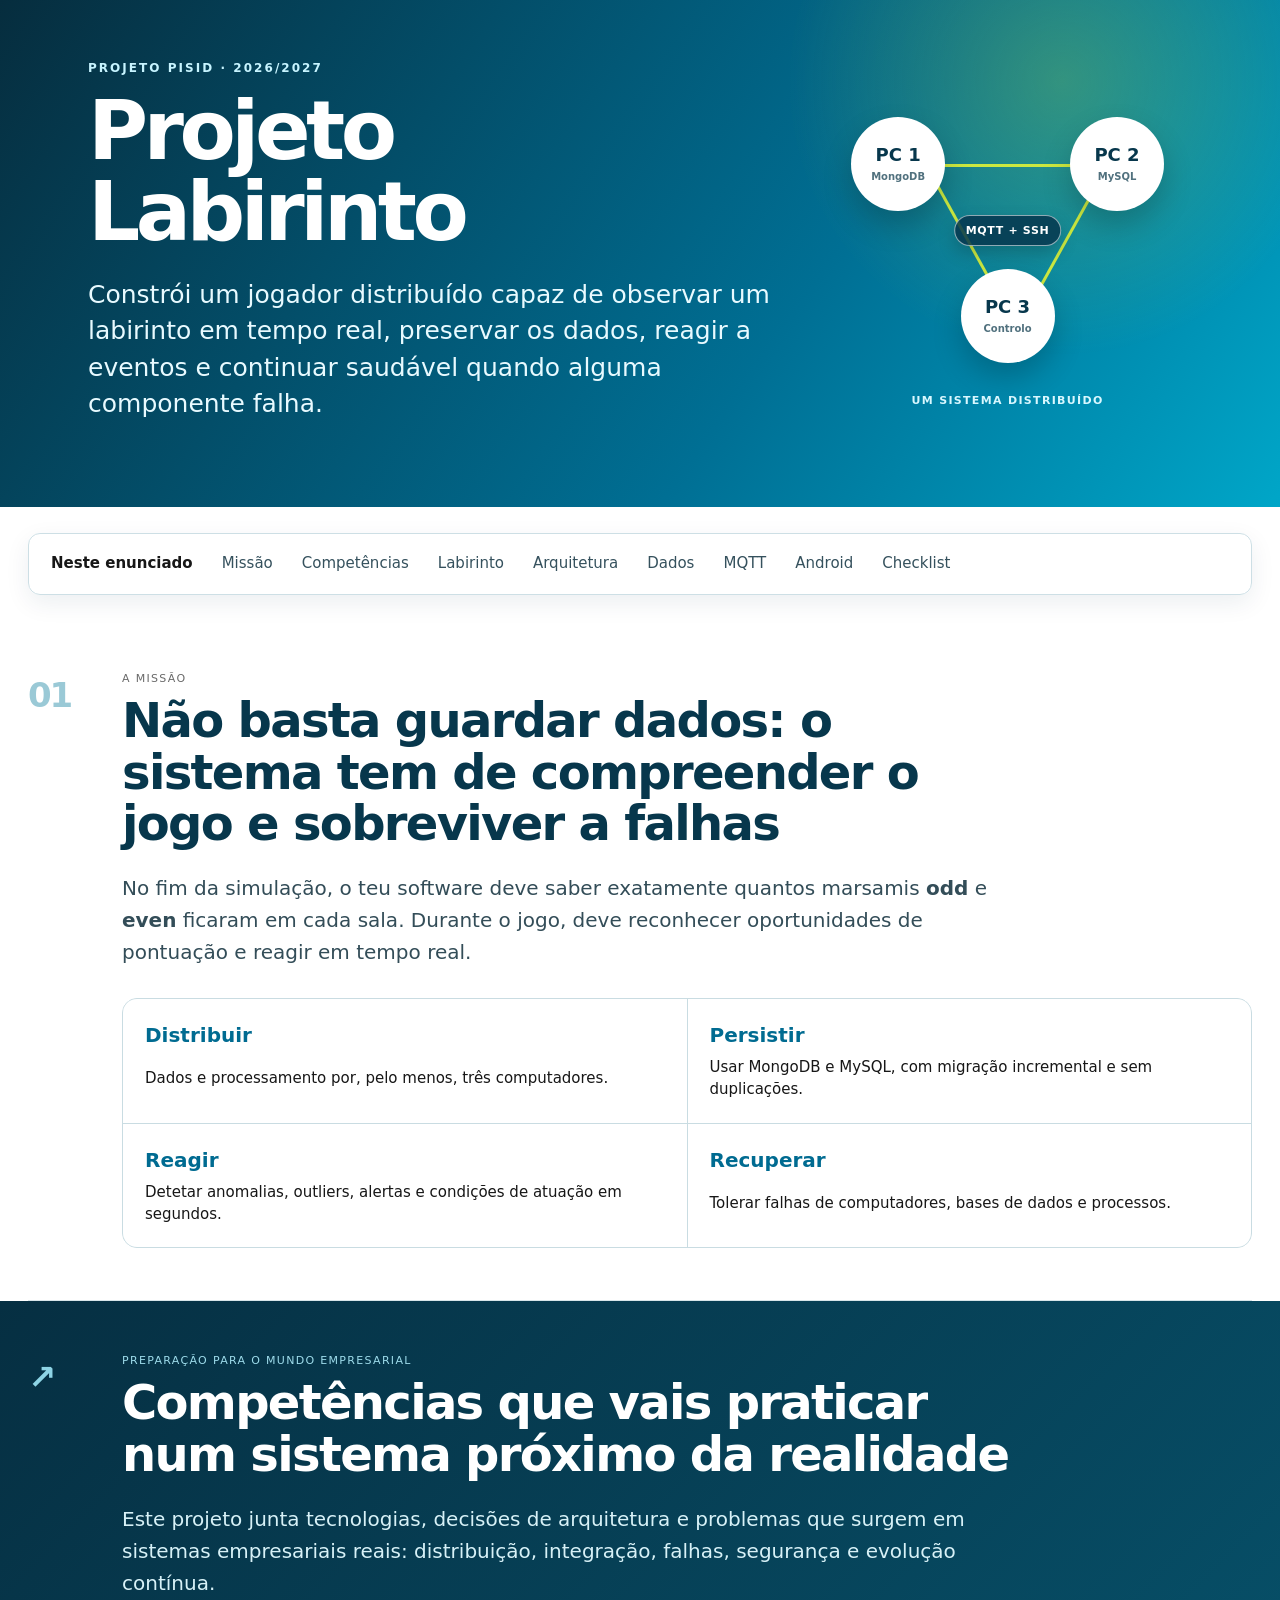
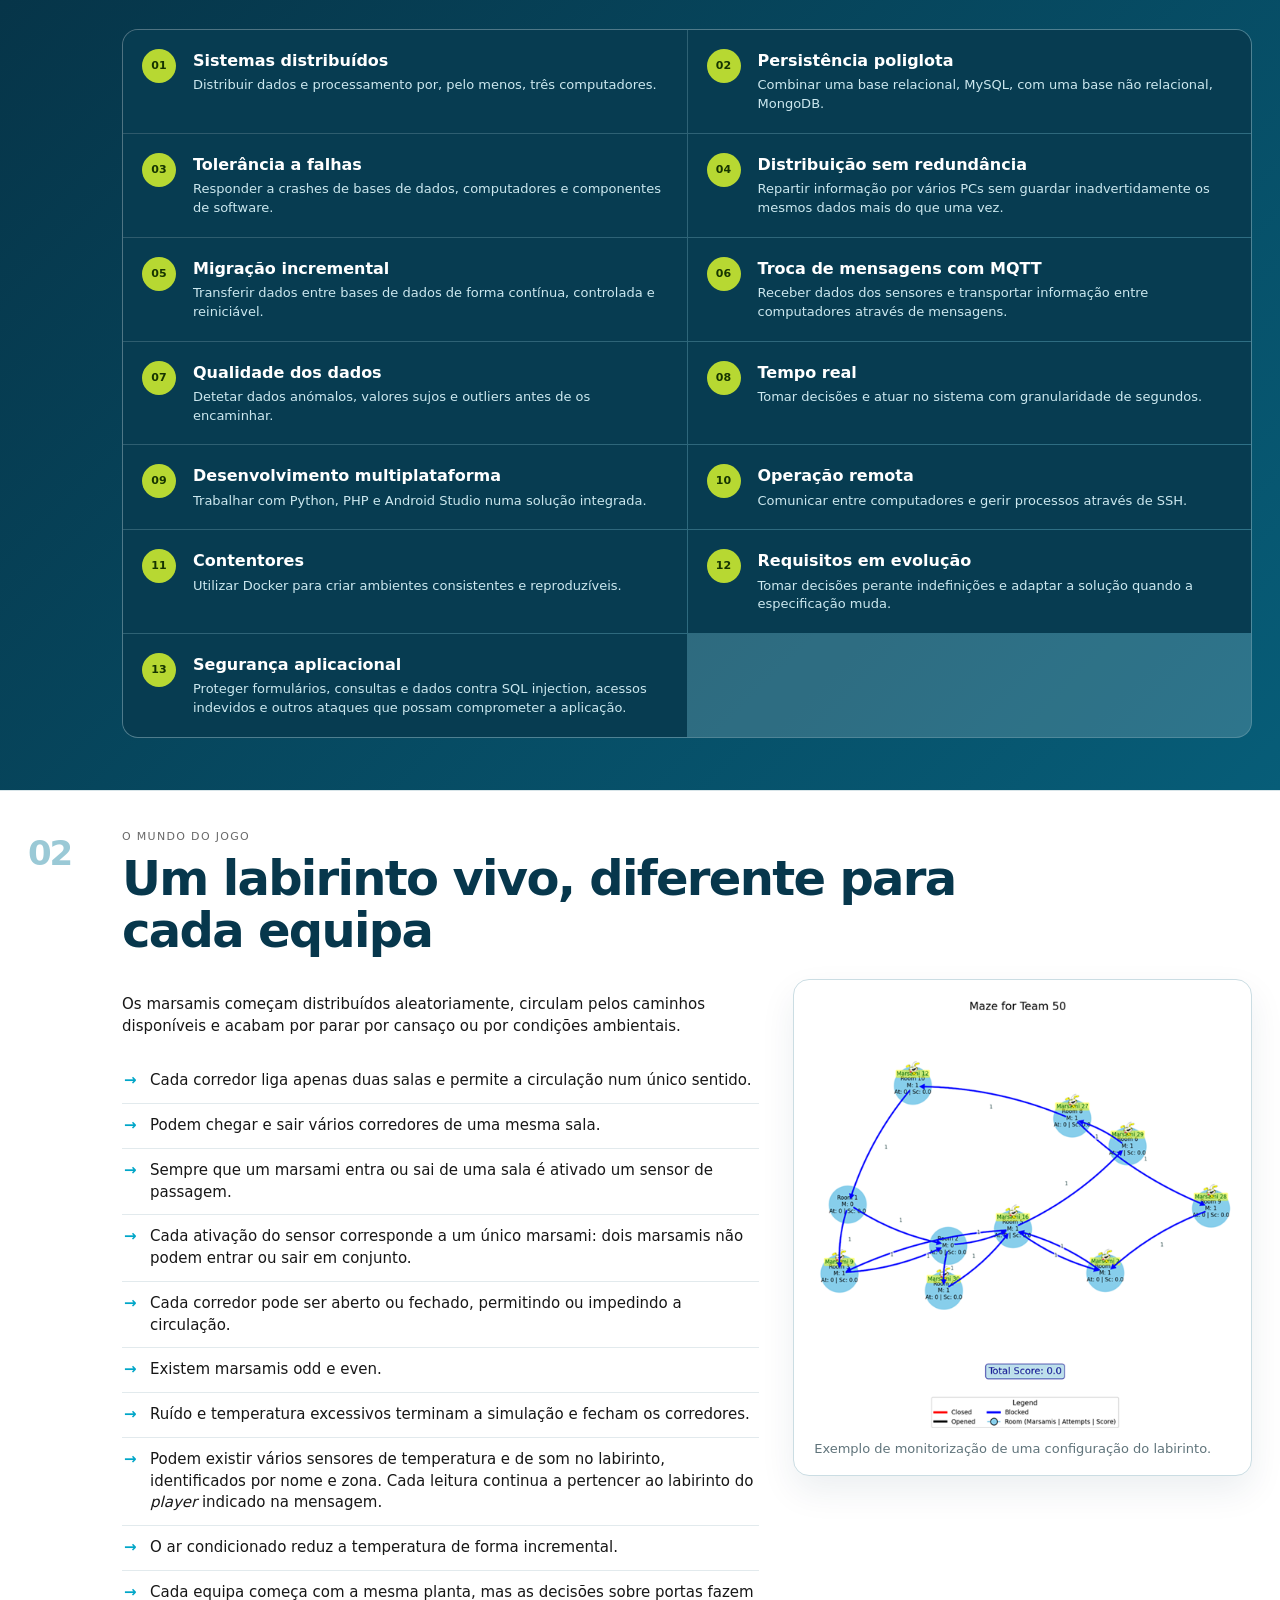
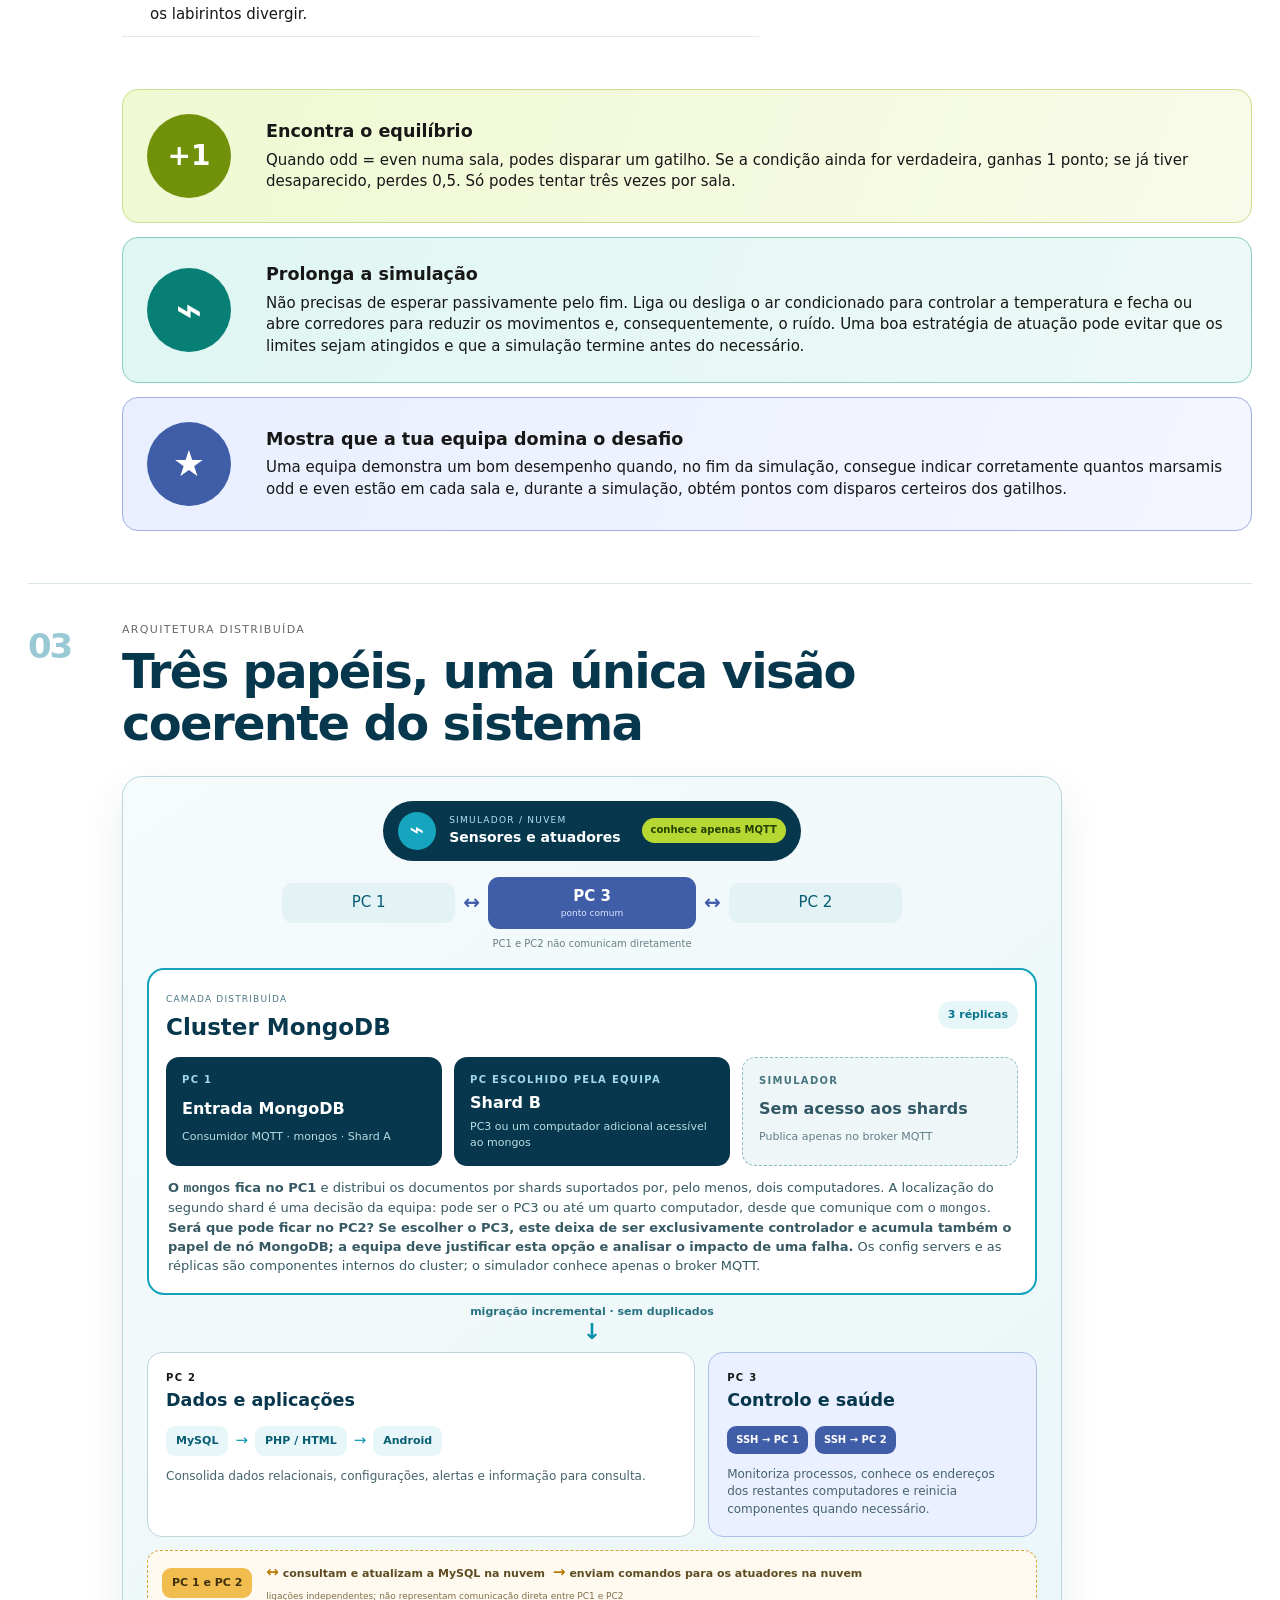
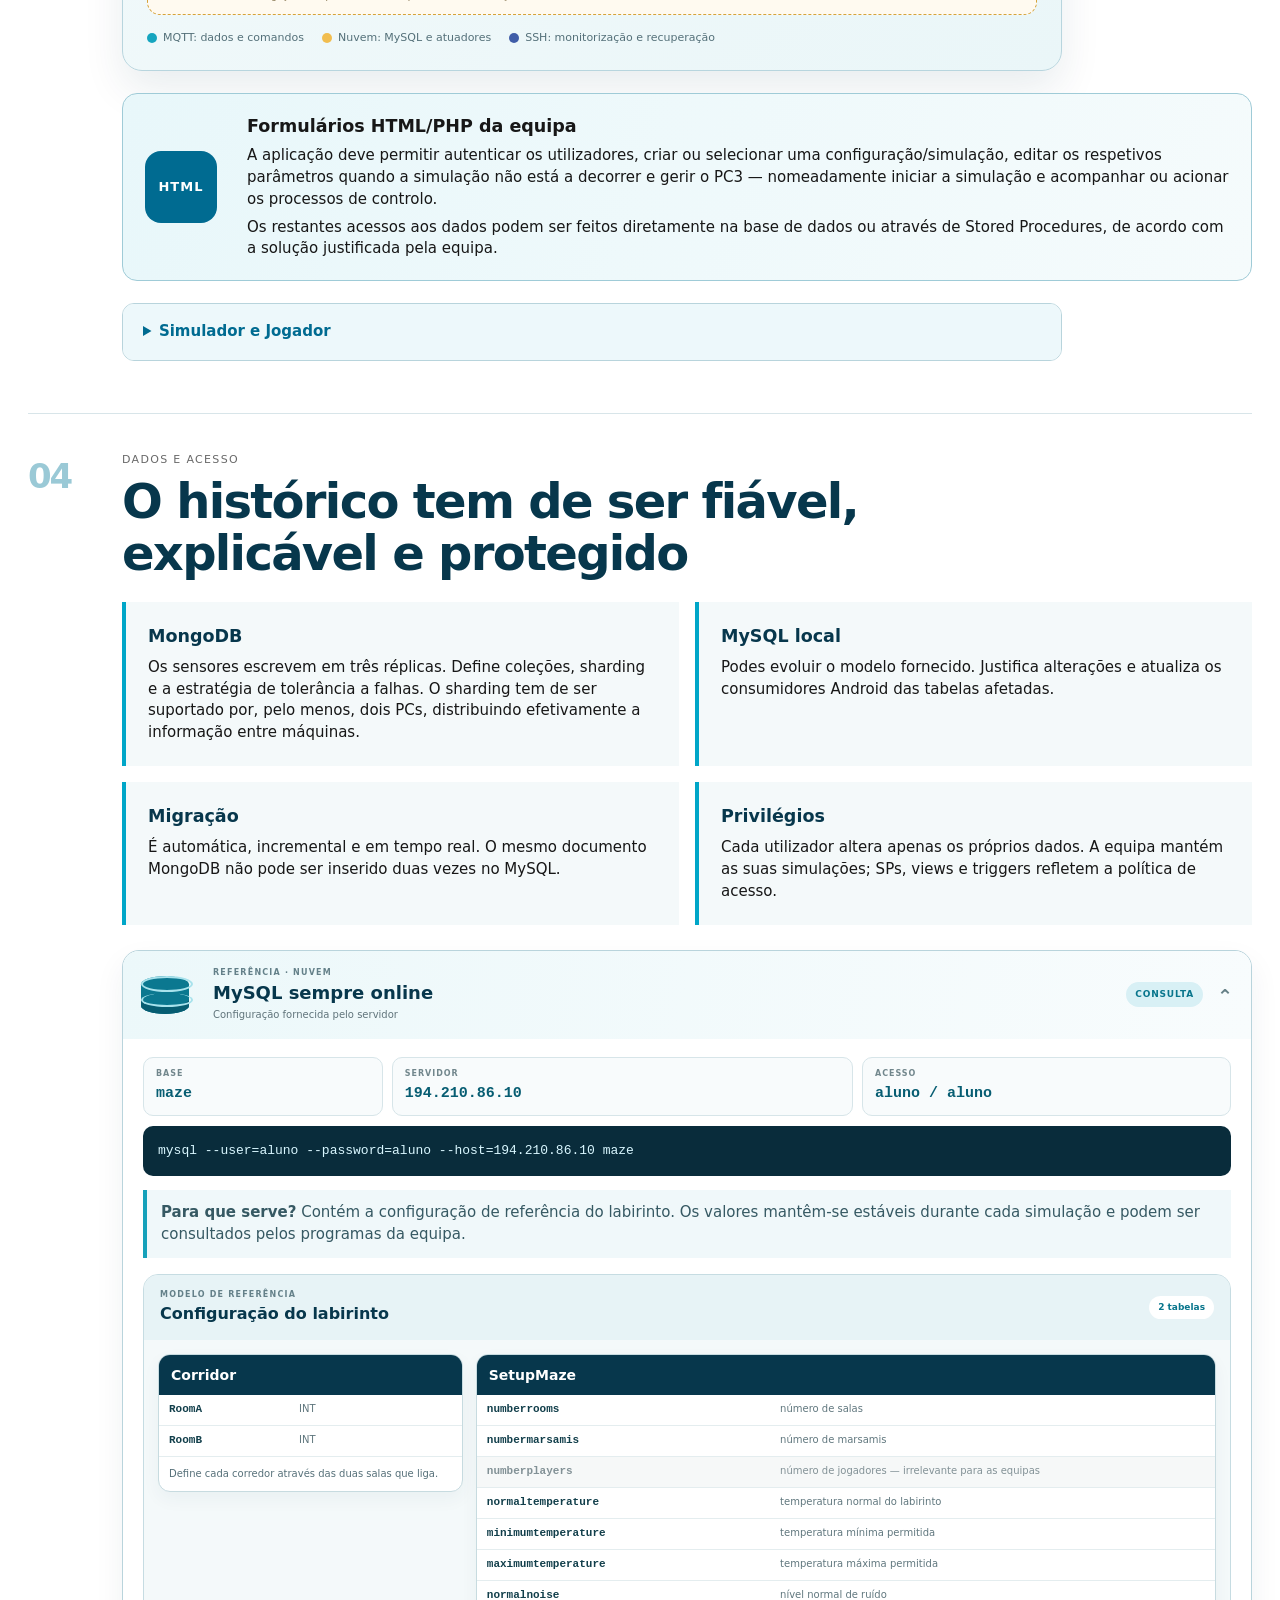
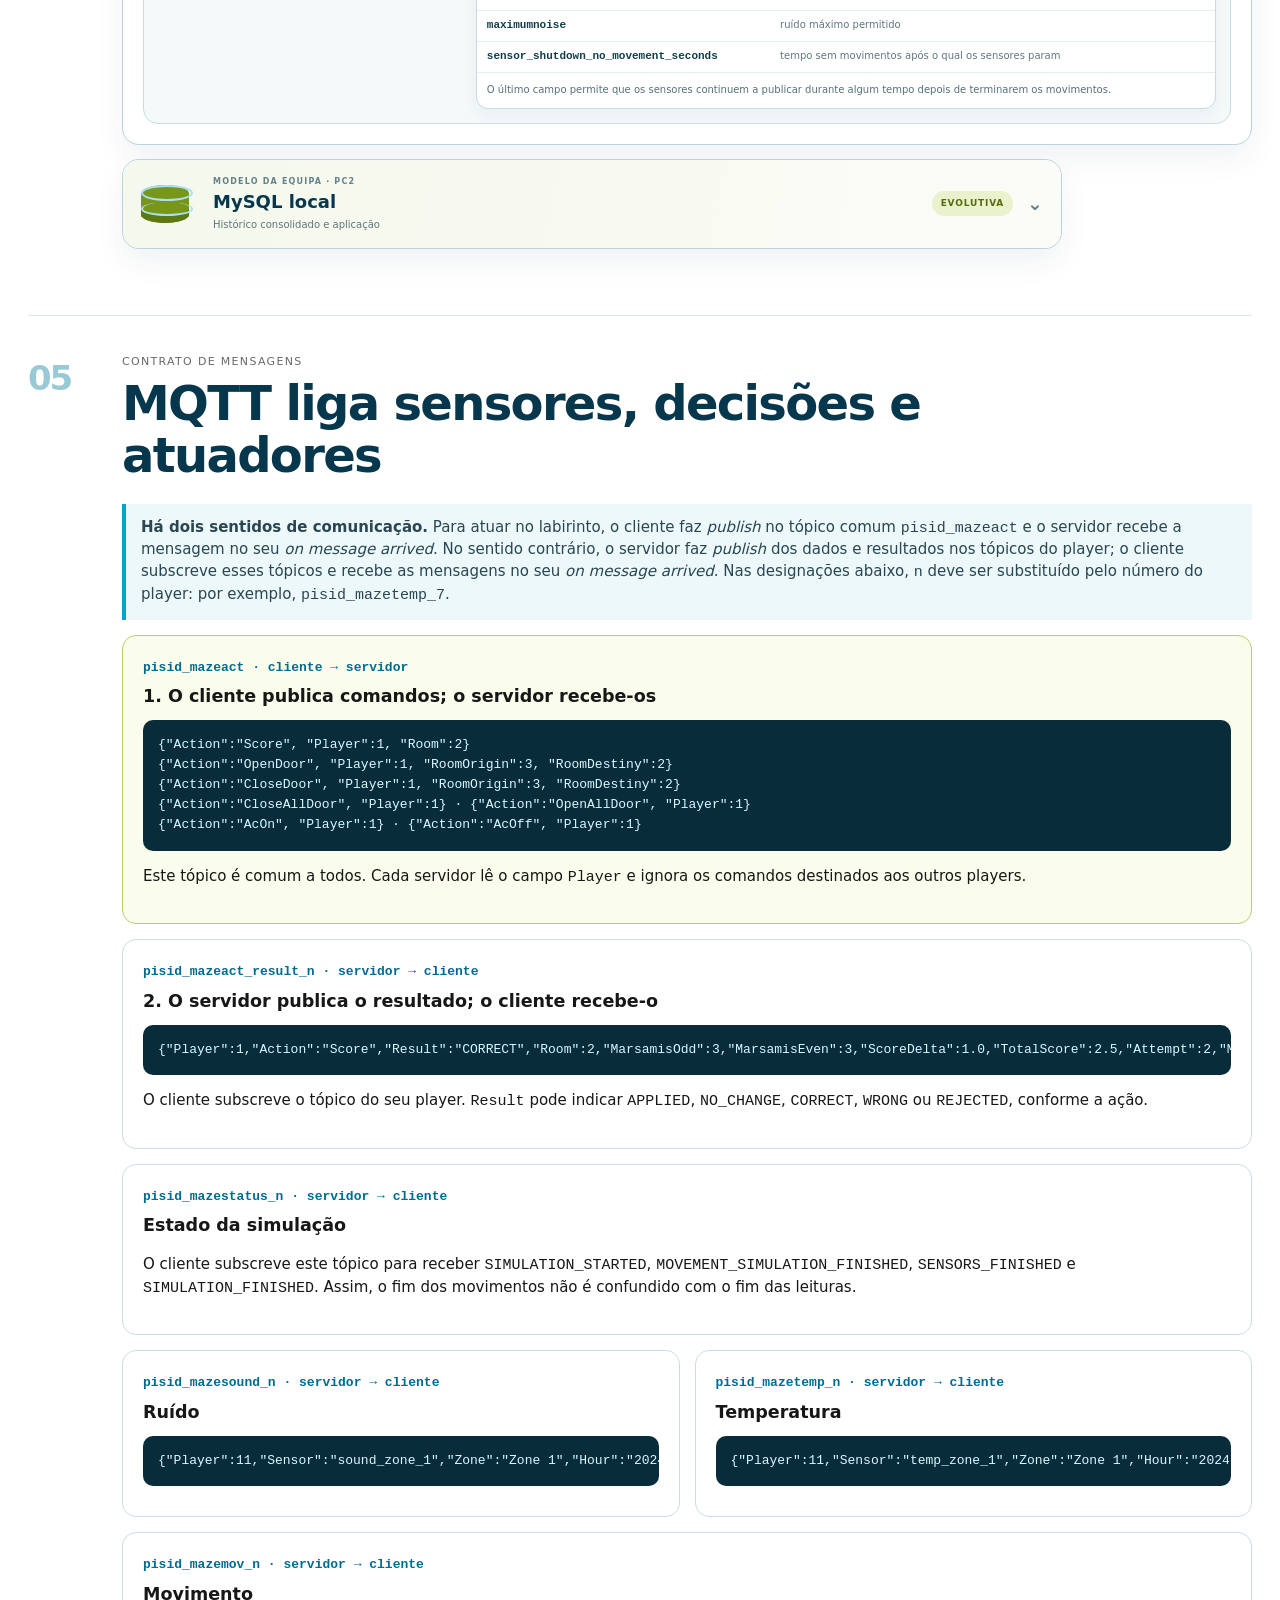
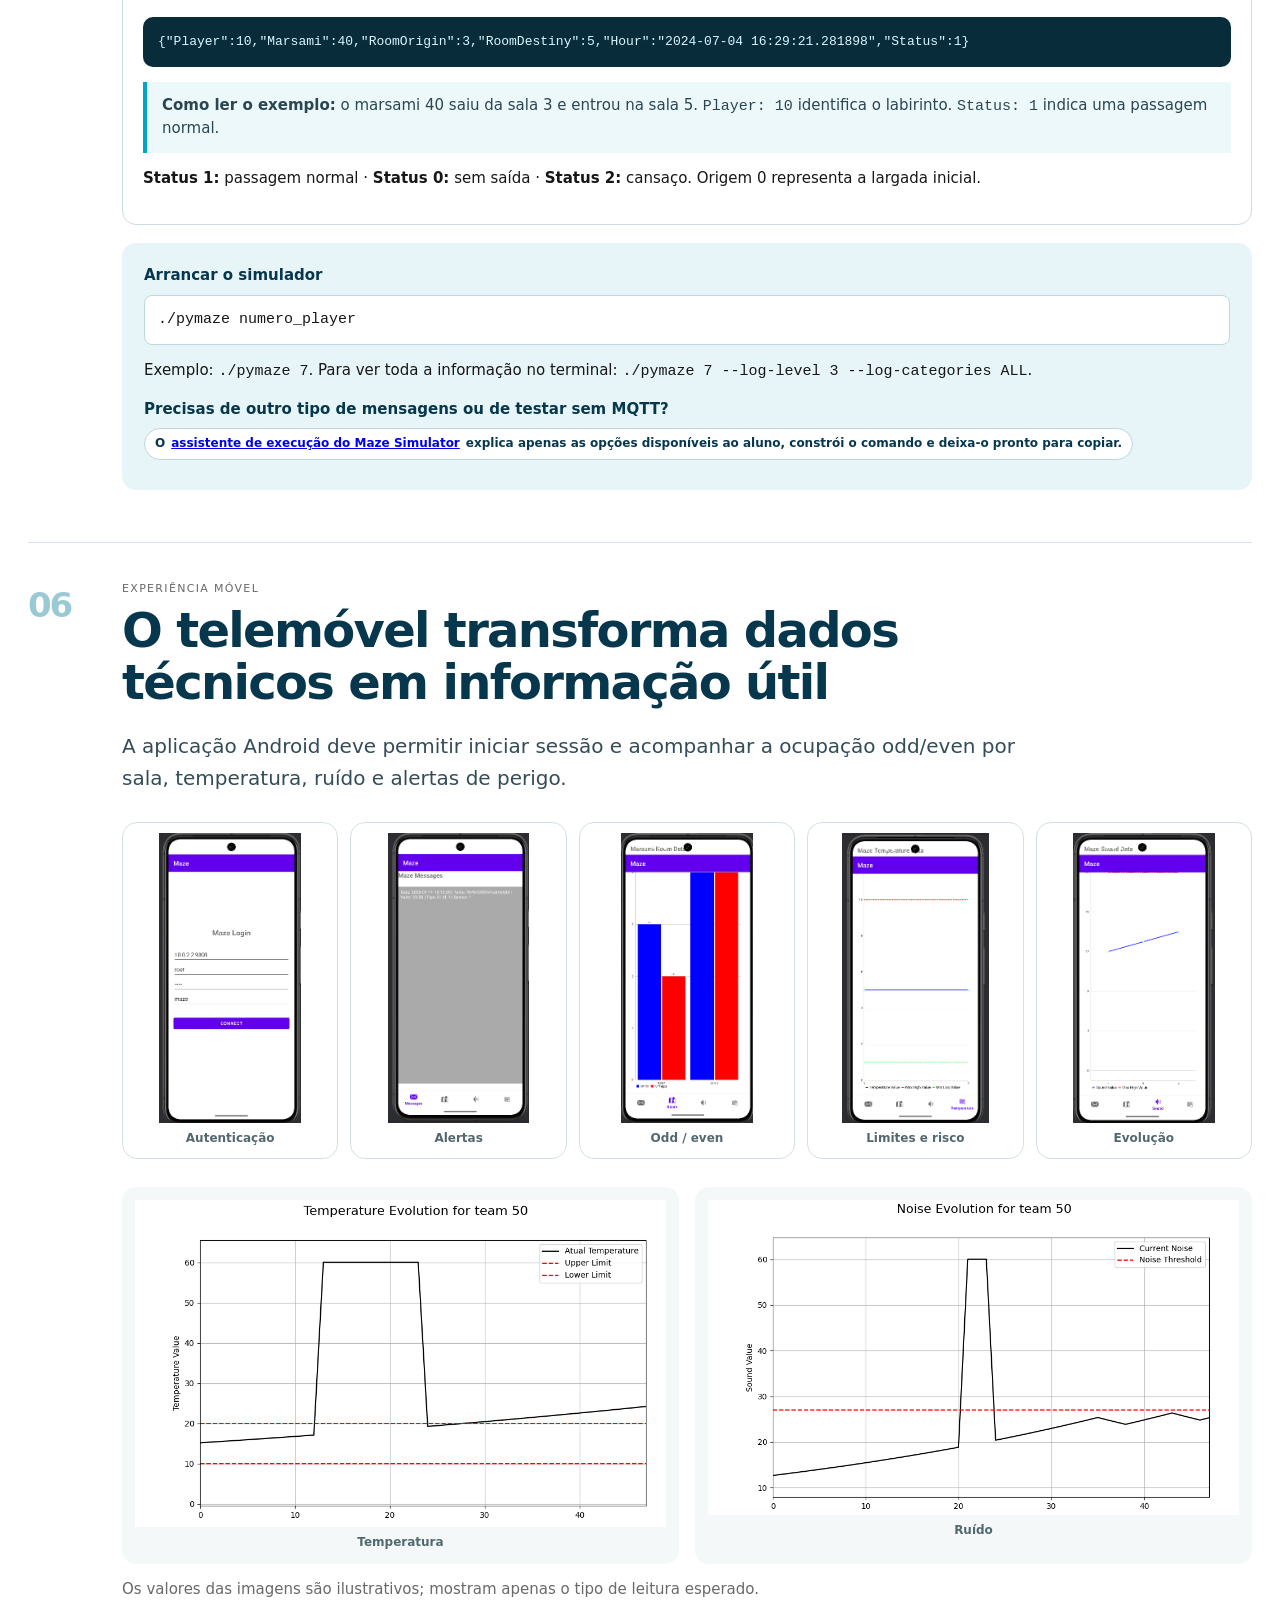
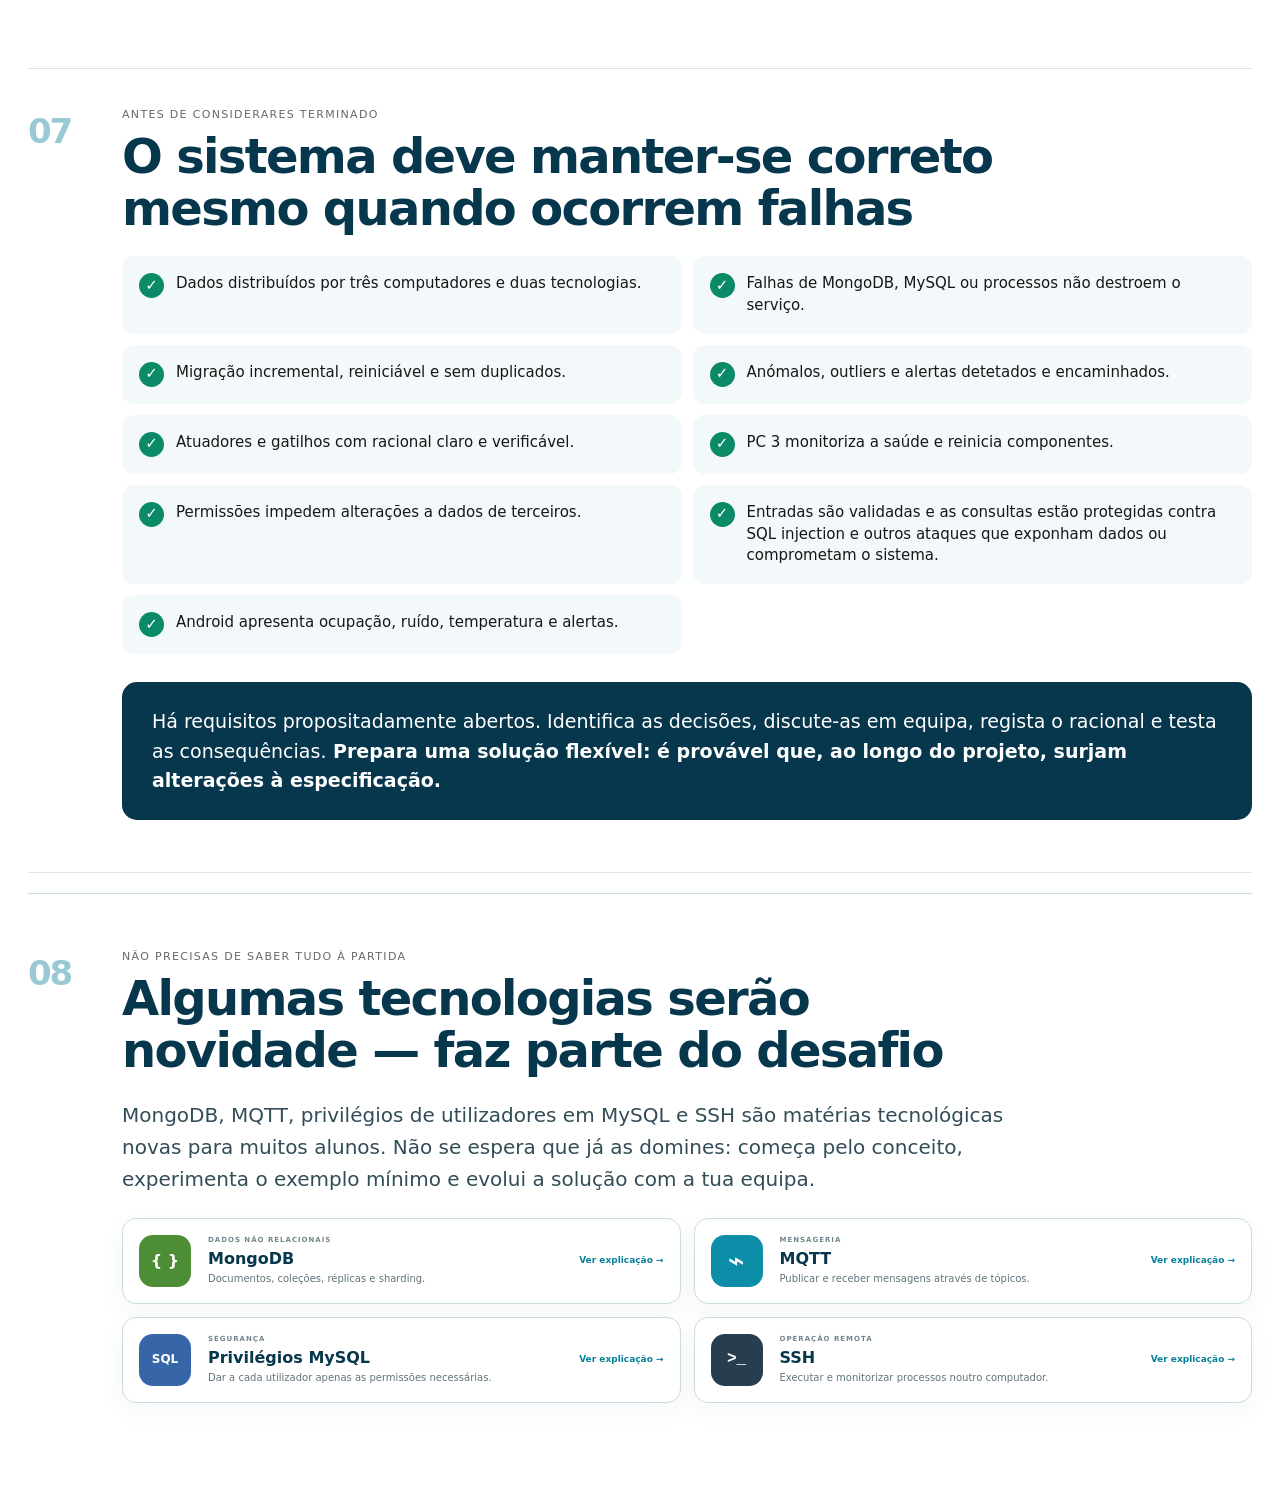
==== enunciado.html @ 793a0921 "Publicar enunciado e guia do Maze" ====
<!doctype html>
<html lang="pt">
<head>
<meta charset="utf-8">
<meta name="viewport" content="width=device-width,initial-scale=1">
<title>Enunciado · PISID</title>
<link rel="stylesheet" href="assets/style.css">
<link rel="stylesheet" href="assets/assignment.css?v=1">
</head>
<body class="assignment-page">
<div class="shell">
<main class="assignment">
<section class="assignment-hero" id="inicio">
<div>
<div class="assignment-eyebrow">Projeto piSID · 2026/2027</div>
<h1>Projeto Labirinto</h1>
<p>Constrói um jogador distribuído capaz de observar um labirinto em tempo real, preservar os dados, reagir a eventos e continuar saudável quando alguma componente falha.</p>

</div>
<div class="hero-system" aria-label="O PC3 comunica diretamente com o PC1 e com o PC2">
<span class="hero-pc1">PC 1<small>MongoDB</small>
</span>
<span class="hero-pc2">PC 2<small>MySQL</small>
</span>
<span class="hero-pc3">PC 3<small>Controlo</small>
</span>
<i class="hero-link hero-link-12">
</i>
<i class="hero-link hero-link-31">
</i>
<i class="hero-link hero-link-32">
</i>
<em class="hero-protocols">MQTT + SSH</em>
<strong>um sistema distribuído</strong>
</div>
</section>
<nav class="assignment-index" aria-label="Índice do enunciado">
<strong>Neste enunciado</strong>
<a href="#missao">Missão</a>
<a href="#competencias">Competências</a>
<a href="#labirinto">Labirinto</a>
<a href="#arquitetura">Arquitetura</a>
<a href="#dados">Dados</a>
<a href="#mqtt">MQTT</a>
<a href="#android">Android</a>
<a href="#criterios">Checklist</a>
</nav>
<section id="missao" class="assignment-section">
<div class="section-number">01</div>
<div class="section-copy">
<div class="kicker">A missão</div>
<h2>Não basta guardar dados: o sistema tem de compreender o jogo e sobreviver a falhas</h2>
<p class="lead">No fim da simulação, o teu software deve saber exatamente quantos marsamis <strong>odd</strong> e <strong>even</strong> ficaram em cada sala. Durante o jogo, deve reconhecer oportunidades de pontuação e reagir em tempo real.</p>
<div class="outcome-list">
<article>
<b>Distribuir</b>
<span>Dados e processamento por, pelo menos, três computadores.</span>
</article>
<article>
<b>Persistir</b>
<span>Usar MongoDB e MySQL, com migração incremental e sem duplicações.</span>
</article>
<article>
<b>Reagir</b>
<span>Detetar anomalias, outliers, alertas e condições de atuação em segundos.</span>
</article>
<article>
<b>Recuperar</b>
<span>Tolerar falhas de computadores, bases de dados e processos.</span>
</article>
</div>
</div>
</section>
<section id="competencias" class="assignment-section career-section">
<div class="section-number">↗</div>
<div class="section-copy">
<div class="kicker">Preparação para o mundo empresarial</div>
<h2>Competências que vais praticar num sistema próximo da realidade</h2>
<p class="lead">Este projeto junta tecnologias, decisões de arquitetura e problemas que surgem em sistemas empresariais reais: distribuição, integração, falhas, segurança e evolução contínua.</p>
<div class="competency-grid">
<article><b>01</b><div><h3>Sistemas distribuídos</h3><p>Distribuir dados e processamento por, pelo menos, três computadores.</p></div></article>
<article><b>02</b><div><h3>Persistência poliglota</h3><p>Combinar uma base relacional, MySQL, com uma base não relacional, MongoDB.</p></div></article>
<article><b>03</b><div><h3>Tolerância a falhas</h3><p>Responder a crashes de bases de dados, computadores e componentes de software.</p></div></article>
<article><b>04</b><div><h3>Distribuição sem redundância</h3><p>Repartir informação por vários PCs sem guardar inadvertidamente os mesmos dados mais do que uma vez.</p></div></article>
<article><b>05</b><div><h3>Migração incremental</h3><p>Transferir dados entre bases de dados de forma contínua, controlada e reiniciável.</p></div></article>
<article><b>06</b><div><h3>Troca de mensagens com MQTT</h3><p>Receber dados dos sensores e transportar informação entre computadores através de mensagens.</p></div></article>
<article><b>07</b><div><h3>Qualidade dos dados</h3><p>Detetar dados anómalos, valores sujos e outliers antes de os encaminhar.</p></div></article>
<article><b>08</b><div><h3>Tempo real</h3><p>Tomar decisões e atuar no sistema com granularidade de segundos.</p></div></article>
<article><b>09</b><div><h3>Desenvolvimento multiplataforma</h3><p>Trabalhar com Python, PHP e Android Studio numa solução integrada.</p></div></article>
<article><b>10</b><div><h3>Operação remota</h3><p>Comunicar entre computadores e gerir processos através de SSH.</p></div></article>
<article><b>11</b><div><h3>Contentores</h3><p>Utilizar Docker para criar ambientes consistentes e reproduzíveis.</p></div></article>
<article><b>12</b><div><h3>Requisitos em evolução</h3><p>Tomar decisões perante indefinições e adaptar a solução quando a especificação muda.</p></div></article>
<article><b>13</b><div><h3>Segurança aplicacional</h3><p>Proteger formulários, consultas e dados contra SQL injection, acessos indevidos e outros ataques que possam comprometer a aplicação.</p></div></article>
</div>
</div>
</section>
<section id="labirinto" class="assignment-section">
<div class="section-number">02</div>
<div class="section-copy">
<div class="kicker">O mundo do jogo</div>
<h2>Um labirinto vivo, diferente para cada equipa</h2>
<div class="split">
<div>
<p>Os marsamis começam distribuídos aleatoriamente, circulam pelos caminhos disponíveis e acabam por parar por cansaço ou por condições ambientais.</p>
<ul class="clean-list">
<li>Cada corredor liga apenas duas salas e permite a circulação num único sentido.</li>
<li>Podem chegar e sair vários corredores de uma mesma sala.</li>
<li>Sempre que um marsami entra ou sai de uma sala é ativado um sensor de passagem.</li>
<li>Cada ativação do sensor corresponde a um único marsami: dois marsamis não podem entrar ou sair em conjunto.</li>
<li>Cada corredor pode ser aberto ou fechado, permitindo ou impedindo a circulação.</li>
<li>Existem marsamis odd e even.</li>
<li>Ruído e temperatura excessivos terminam a simulação e fecham os corredores.</li>
<li>Podem existir vários sensores de temperatura e de som no labirinto, identificados por nome e zona. Cada leitura continua a pertencer ao labirinto do <em>player</em> indicado na mensagem.</li>
<li>O ar condicionado reduz a temperatura de forma incremental.</li>
<li>Cada equipa começa com a mesma planta, mas as decisões sobre portas fazem os labirintos divergir.</li>
</ul>
</div>
<figure class="visual-card">
<img src="assets/enunciado/labirinto.png" alt="Exemplo visual do labirinto">
<figcaption>Exemplo de monitorização de uma configuração do labirinto.</figcaption>
</figure>
</div>
<div class="strategy-rules">
<div class="score-rule">
<div class="score-value">+1</div>
<div>
<h3>Encontra o equilíbrio</h3>
<p>Quando odd = even numa sala, podes disparar um gatilho. Se a condição ainda for verdadeira, ganhas 1 ponto; se já tiver desaparecido, perdes 0,5. Só podes tentar três vezes por sala.</p>
</div>
</div>
<div class="control-rule">
<div class="control-symbol">⌁</div>
<div>
<h3>Prolonga a simulação</h3>
<p>Não precisas de esperar passivamente pelo fim. Liga ou desliga o ar condicionado para controlar a temperatura e fecha ou abre corredores para reduzir os movimentos e, consequentemente, o ruído. Uma boa estratégia de atuação pode evitar que os limites sejam atingidos e que a simulação termine antes do necessário.</p>
</div>
</div>
<div class="success-rule">
<div class="success-symbol">★</div>
<div>
<h3>Mostra que a tua equipa domina o desafio</h3>
<p>Uma equipa demonstra um bom desempenho quando, no fim da simulação, consegue indicar corretamente quantos marsamis odd e even estão em cada sala e, durante a simulação, obtém pontos com disparos certeiros dos gatilhos.</p>
</div>
</div>
</div>
</div>
</section>
<section id="arquitetura" class="assignment-section">
<div class="section-number">03</div>
<div class="section-copy">
<div class="kicker">Arquitetura distribuída</div>
<h2>Três papéis, uma única visão coerente do sistema</h2>
<div class="architecture-map" role="img" aria-label="O simulador comunica apenas através de MQTT; o PC1 recebe as mensagens e aloja o mongos, que distribui dados por shards em pelo menos dois computadores escolhidos pela equipa; o PC2 mantém MySQL e a aplicação">
<div class="arch-source"><span class="arch-source-icon">⌁</span><div><small>SIMULADOR / NUVEM</small><strong>Sensores e atuadores</strong></div><b>conhece apenas MQTT</b></div>
<div class="network-topology"><span>PC 1</span><i>↔</i><strong>PC 3<small>ponto comum</small></strong><i>↔</i><span>PC 2</span><em>PC1 e PC2 não comunicam diretamente</em></div>
<section class="mongo-cluster"><div class="mongo-cluster-head"><div><small>CAMADA DISTRIBUÍDA</small><h3>Cluster MongoDB</h3></div><span>3 réplicas</span></div><div class="mongo-nodes mongo-nodes-fixed"><article><div class="pc-label">PC 1</div><strong>Entrada MongoDB</strong><span>Consumidor MQTT · mongos · Shard A</span></article><article><div class="pc-label">PC ESCOLHIDO PELA EQUIPA</div><strong>Shard B</strong><span>PC3 ou um computador adicional acessível ao mongos</span></article><article class="mongo-external"><div class="pc-label">SIMULADOR</div><strong>Sem acesso aos shards</strong><span>Publica apenas no broker MQTT</span></article></div><p><b>O <code>mongos</code> fica no PC1</b> e distribui os documentos por shards suportados por, pelo menos, dois computadores. A localização do segundo shard é uma decisão da equipa: pode ser o PC3 ou até um quarto computador, desde que comunique com o <code>mongos</code>. <strong>Será que pode ficar no PC2?</strong> <strong>Se escolher o PC3, este deixa de ser exclusivamente controlador e acumula também o papel de nó MongoDB; a equipa deve justificar esta opção e analisar o impacto de uma falha.</strong> Os config servers e as réplicas são componentes internos do cluster; o simulador conhece apenas o broker MQTT.</p></section>
<div class="arch-migration"><span>migração incremental · sem duplicados</span><i>↓</i></div>
<div class="arch-bottom"><section class="pc2-services"><div class="pc-label">PC 2</div><h3>Dados e aplicações</h3><div class="service-chain"><span>MySQL</span><i>→</i><span>PHP / HTML</span><i>→</i><span>Android</span></div><p>Consolida dados relacionais, configurações, alertas e informação para consulta.</p></section><section class="pc3-control"><div class="pc-label">PC 3</div><h3>Controlo e saúde</h3><div class="ssh-links"><span>SSH → PC 1</span><span>SSH → PC 2</span></div><p>Monitoriza processos, conhece os endereços dos restantes computadores e reinicia componentes quando necessário.</p></section></div>
<div class="cloud-side-flow" aria-label="Acessos dos PC1 e PC2 aos serviços na nuvem"><strong>PC 1 e PC 2</strong><div><span><b>↔</b> consultam e atualizam a MySQL na nuvem</span><span><b>→</b> enviam comandos para os atuadores na nuvem</span></div><em>ligações independentes; não representam comunicação direta entre PC1 e PC2</em></div>
<div class="arch-legend"><span><i class="mqtt-dot"></i>MQTT: dados e comandos</span><span><i class="cloud-dot"></i>Nuvem: MySQL e atuadores</span><span><i class="ssh-dot"></i>SSH: monitorização e recuperação</span></div>
</div>
<aside class="web-interface-note"><div class="web-interface-icon">HTML</div><div><h3>Formulários HTML/PHP da equipa</h3><p>A aplicação deve permitir autenticar os utilizadores, criar ou selecionar uma configuração/simulação, editar os respetivos parâmetros quando a simulação não está a decorrer e gerir o PC3 — nomeadamente iniciar a simulação e acompanhar ou acionar os processos de controlo.</p><p>Os restantes acessos aos dados podem ser feitos diretamente na base de dados ou através de Stored Procedures, de acordo com a solução justificada pela equipa.</p></div></aside>
<details class="diagram-details">
<summary>Simulador e Jogador</summary>
<div class="player-explainer">
<header><span>IDEIA ESSENCIAL</span><h3>O Jogador é o software construído pela equipa</h3><p>Não é uma pessoa nem faz parte do Simulador. É o conjunto de programas da equipa que observa o que acontece, mantém o seu próprio estado e toma decisões em tempo real.</p></header>
<div class="player-connection" role="img" aria-label="O servidor Simulador publica dados de sensores no broker MQTT; o Jogador desenvolvido pela equipa recebe-os, processa-os e envia comandos e gatilhos de volta através de MQTT">
<section class="simulator-box"><small>FORNECIDO PELO DOCENTE · NUVEM</small><h4>Servidor / Simulador</h4><p>Move os marsamis, produz leituras dos sensores e executa as ações pedidas.</p><div class="simulator-parts"><span>Sensores</span><span>Atuadores</span></div></section>
<div class="mqtt-bridge"><span>sensores →</span><strong>MQTT</strong><span>← comandos</span><em>único canal com o servidor</em></div>
<section class="player-box"><small>DESENVOLVIDO PELA EQUIPA</small><h4>Jogador</h4><p>Software distribuído que recebe, interpreta, guarda e reage aos dados.</p><div class="player-pcs"><span>PC 1</span><span>PC 2</span><span>PC 3</span></div></section>
</div>
<div class="player-cycle"><article><b>1</b><div><strong>Observa</strong><span>Recebe passagens, temperatura, som e estado da simulação.</span></div></article><article><b>2</b><div><strong>Reconstrói e decide</strong><span>Atualiza a localização dos marsamis, deteta situações e escolhe quando atuar.</span></div></article><article><b>3</b><div><strong>Atua</strong><span>Envia comandos para portas e ar condicionado e dispara gatilhos quando odd = even.</span></div></article></div>
<div class="player-goals"><strong>No fim, o Jogador tem de conseguir:</strong><span>indicar exatamente quantos marsamis odd e even estão em cada sala;</span><span>obter pontos identificando equilíbrios em tempo real;</span><span>ajudar a evitar o fim prematuro da simulação.</span></div>
<p class="player-separation"><b>Regra de separação:</b> o Servidor mantém a realidade do labirinto; o Jogador constrói a sua visão a partir das mensagens recebidas. A equipa não controla diretamente o Simulador nem acede à sua base de dados interna.</p>
</div>
</details>
</div>
</section>
<section id="dados" class="assignment-section">
<div class="section-number">04</div>
<div class="section-copy">
<div class="kicker">Dados e acesso</div>
<h2>O histórico tem de ser fiável, explicável e protegido</h2>
<div class="requirements">
<article>
<h3>MongoDB</h3>
<p>Os sensores escrevem em três réplicas. Define coleções, sharding e a estratégia de tolerância a falhas. O sharding tem de ser suportado por, pelo menos, dois PCs, distribuindo efetivamente a informação entre máquinas.</p>
</article>
<article>
<h3>MySQL local</h3>
<p>Podes evoluir o modelo fornecido. Justifica alterações e atualiza os consumidores Android das tabelas afetadas.</p>
</article>
<article>
<h3>Migração</h3>
<p>É automática, incremental e em tempo real. O mesmo documento MongoDB não pode ser inserido duas vezes no MySQL.</p>
</article>
<article>
<h3>Privilégios</h3>
<p>Cada utilizador altera apenas os próprios dados. A equipa mantém as suas simulações; SPs, views e triggers refletem a política de acesso.</p>
</article>
</div>
<div class="database-showcase">
<details class="reference-details database-card cloud-database" open>
<summary><span class="database-icon" aria-hidden="true"></span><span class="database-summary"><small>REFERÊNCIA · NUVEM</small><strong>MySQL sempre online</strong><em>Configuração fornecida pelo servidor</em></span><b>CONSULTA</b></summary>
<div class="reference-body database-body">
<div class="database-access"><div><small>BASE</small><code>maze</code></div><div><small>SERVIDOR</small><code>194.210.86.10</code></div><div><small>ACESSO</small><code>aluno / aluno</code></div></div>
<pre>
<code>mysql --user=aluno --password=aluno --host=194.210.86.10 maze</code>
</pre>
<p class="database-purpose"><strong>Para que serve?</strong> Contém a configuração de referência do labirinto. Os valores mantêm-se estáveis durante cada simulação e podem ser consultados pelos programas da equipa.</p>
<div class="schema-board cloud-schema" aria-label="Estrutura da base MySQL da nuvem"><div class="schema-board-head"><div><small>MODELO DE REFERÊNCIA</small><strong>Configuração do labirinto</strong></div><span>2 tabelas</span></div><div class="cloud-schema-grid">
<article class="schema-table"><h4>Corridor</h4><ul><li><code>RoomA</code><span>INT</span></li><li><code>RoomB</code><span>INT</span></li></ul><p>Define cada corredor através das duas salas que liga.</p></article>
<article class="schema-table setup-table"><h4>SetupMaze</h4><ul><li><code>numberrooms</code><span>número de salas</span></li><li><code>numbermarsamis</code><span>número de marsamis</span></li><li class="muted-field"><code>numberplayers</code><span>número de jogadores — irrelevante para as equipas</span></li><li><code>normaltemperature</code><span>temperatura normal do labirinto</span></li><li><code>minimumtemperature</code><span>temperatura mínima permitida</span></li><li><code>maximumtemperature</code><span>temperatura máxima permitida</span></li><li><code>normalnoise</code><span>nível normal de ruído</span></li><li><code>maximumnoise</code><span>ruído máximo permitido</span></li><li><code>sensor_shutdown_no_movement_seconds</code><span>tempo sem movimentos após o qual os sensores param</span></li></ul><p>O último campo permite que os sensores continuem a publicar durante algum tempo depois de terminarem os movimentos.</p></article>
</div></div>
</div>
</details>
<details class="diagram-details local-database-details database-card local-database">
<summary><span class="database-icon" aria-hidden="true"></span><span class="database-summary"><small>MODELO DA EQUIPA · PC2</small><strong>MySQL local</strong><em>Histórico consolidado e aplicação</em></span><b>EVOLUTIVA</b></summary>
<div class="local-database-intro database-body">
<p class="database-purpose"><strong>A equipa é responsável por esta base.</strong> O modelo inicial pode ser adaptado às decisões do projeto, desde que cada alteração seja justificada.</p>
<div class="android-warning"><span>ANDROID</span><p>Esta zona é consultada pela aplicação Android; qualquer alteração deve ser refletida nos scripts e na própria aplicação.</p></div>
<div class="schema-board local-schema" aria-label="Modelo relacional inicial da base de dados local do PC2"><div class="schema-board-head"><div><small>MODELO RELACIONAL INICIAL</small><strong>Dados consolidados no PC2</strong></div><div class="schema-legend"><span><i class="pk-mark"></i>PK</span><span><i class="fk-mark"></i>FK</span><span><i class="android-mark"></i>Android</span></div></div><div class="local-schema-grid">
<article class="schema-table"><h4>Simulacao</h4><ul><li class="pk"><code>IDSimulacao</code><span>autoincrement</span></li><li><code>Descricao</code><span>TEXT</span></li><li class="fk"><code>Equipa</code><span>INT</span></li><li><code>DataHoraInicio</code><span>TIMESTAMP</span></li></ul></article>
<article class="schema-table"><h4>MedicoesPassagens</h4><ul><li class="pk"><code>IDMedicao</code><span>autoincrement</span></li><li><code>Hora</code><span>TIMESTAMP</span></li><li><code>SalaOrigem</code><span>INT</span></li><li><code>SalaDestino</code><span>INT</span></li><li><code>Marsami</code><span>INT</span></li><li><code>Status</code><span>INT</span></li></ul></article>
<article class="schema-table android-table"><h4>Utilizador</h4><ul><li><code>Nome</code><span>VARCHAR(100)</span></li><li><code>Telemovel</code><span>VARCHAR(12)</span></li><li><code>Tipo</code><span>VARCHAR(3)</span></li><li><code>Email</code><span>VARCHAR(50)</span></li><li><code>DataNascimento</code><span>DATE</span></li><li class="fk"><code>Equipa</code><span>INT</span></li></ul></article>
<article class="schema-table android-table"><h4>Mensagens</h4><ul><li class="pk"><code>ID</code><span>autoincrement</span></li><li><code>Hora</code><span>TIMESTAMP</span></li><li><code>Sala</code><span>INT</span></li><li><code>Sensor</code><span>VARCHAR(10)</span></li><li><code>Leitura</code><span>DECIMAL(6,2)</span></li><li><code>TipoAlerta</code><span>VARCHAR(50)</span></li><li><code>Msg</code><span>VARCHAR(100)</span></li><li><code>HoraEscrita</code><span>TIMESTAMP</span></li></ul></article>
<div class="schema-stack"><article class="schema-table android-table"><h4>Temperatura</h4><ul><li class="pk"><code>IDTemperatura</code><span>autoincrement</span></li><li><code>Hora</code><span>TIMESTAMP</span></li><li><code>Temperatura</code><span>VARCHAR(12)</span></li><li><code>Sensor</code><span>VARCHAR(10)</span></li></ul></article><article class="schema-table android-table"><h4>Som</h4><ul><li class="pk"><code>IDSom</code><span>autoincrement</span></li><li><code>Hora</code><span>TIMESTAMP</span></li><li><code>Som</code><span>VARCHAR(12)</span></li><li><code>Sensor</code><span>VARCHAR(10)</span></li></ul></article></div>
<article class="schema-table android-table"><h4>OcupacaoLabirinto</h4><ul><li class="fk"><code>IDSimulacao</code><span>INT</span></li><li><code>NumeroMarsamisOdd</code><span>INT</span></li><li><code>NumeroMarsamisEven</code><span>INT</span></li><li class="pk"><code>Sala</code><span>INT</span></li></ul></article>
</div><div class="schema-extension"><span>＋</span><p><strong>Tabelas adicionais</strong> podem ser criadas para suportar as decisões da equipa.</p></div></div>
</div>
</details>
</div>
</div>
</section>
<section id="mqtt" class="assignment-section">
<div class="section-number">05</div>
<div class="section-copy">
<div class="kicker">Contrato de mensagens</div>
<h2>MQTT liga sensores, decisões e atuadores</h2>
<p class="message-reading"><strong>Há dois sentidos de comunicação.</strong> Para atuar no labirinto, o cliente faz <em>publish</em> no tópico comum <code>pisid_mazeact</code> e o servidor recebe a mensagem no seu <em>on message arrived</em>. No sentido contrário, o servidor faz <em>publish</em> dos dados e resultados nos tópicos do player; o cliente subscreve esses tópicos e recebe as mensagens no seu <em>on message arrived</em>. Nas designações abaixo, <code>n</code> deve ser substituído pelo número do player: por exemplo, <code>pisid_mazetemp_7</code>.</p>
<div class="topic-grid">
<article class="wide actuator">
<code>pisid_mazeact · cliente → servidor</code>
<h3>1. O cliente publica comandos; o servidor recebe-os</h3>
<pre>
<code>{"Action":"Score", "Player":1, "Room":2}
{"Action":"OpenDoor", "Player":1, "RoomOrigin":3, "RoomDestiny":2}
{"Action":"CloseDoor", "Player":1, "RoomOrigin":3, "RoomDestiny":2}
{"Action":"CloseAllDoor", "Player":1} · {"Action":"OpenAllDoor", "Player":1}
{"Action":"AcOn", "Player":1} · {"Action":"AcOff", "Player":1}</code>
</pre>
<p>Este tópico é comum a todos. Cada servidor lê o campo <code>Player</code> e ignora os comandos destinados aos outros players.</p>
</article>
<article class="wide">
<code>pisid_mazeact_result_n · servidor → cliente</code>
<h3>2. O servidor publica o resultado; o cliente recebe-o</h3>
<pre>
<code>{"Player":1,"Action":"Score","Result":"CORRECT","Room":2,"MarsamisOdd":3,"MarsamisEven":3,"ScoreDelta":1.0,"TotalScore":2.5,"Attempt":2,"MaximumAttempts":3,"Hour":"2024-07-04 16:29:21.281898"}</code>
</pre>
<p>O cliente subscreve o tópico do seu player. <code>Result</code> pode indicar <code>APPLIED</code>, <code>NO_CHANGE</code>, <code>CORRECT</code>, <code>WRONG</code> ou <code>REJECTED</code>, conforme a ação.</p>
</article>
<article class="wide">
<code>pisid_mazestatus_n · servidor → cliente</code>
<h3>Estado da simulação</h3>
<p>O cliente subscreve este tópico para receber <code>SIMULATION_STARTED</code>, <code>MOVEMENT_SIMULATION_FINISHED</code>, <code>SENSORS_FINISHED</code> e <code>SIMULATION_FINISHED</code>. Assim, o fim dos movimentos não é confundido com o fim das leituras.</p>
</article>
<article>
<code>pisid_mazesound_n · servidor → cliente</code>
<h3>Ruído</h3>
<pre>
<code>{"Player":11,"Sensor":"sound_zone_1","Zone":"Zone 1","Hour":"2024-07-04 16:29:21.281898","Sound":19.0}</code>
</pre>
</article>
<article>
<code>pisid_mazetemp_n · servidor → cliente</code>
<h3>Temperatura</h3>
<pre>
<code>{"Player":11,"Sensor":"temp_zone_1","Zone":"Zone 1","Hour":"2024-07-04 16:29:21.281898","Temperature":19.0}</code>
</pre>
</article>
<article class="wide">
<code>pisid_mazemov_n · servidor → cliente</code>
<h3>Movimento</h3>
<pre>
<code>{"Player":10,"Marsami":40,"RoomOrigin":3,"RoomDestiny":5,"Hour":"2024-07-04 16:29:21.281898","Status":1}</code>
</pre>
<p class="message-reading"><strong>Como ler o exemplo:</strong> o marsami 40 saiu da sala 3 e entrou na sala 5. <code>Player: 10</code> identifica o labirinto. <code>Status: 1</code> indica uma passagem normal.</p>
<p><strong>Status 1:</strong> passagem normal · <strong>Status 0:</strong> sem saída · <strong>Status 2:</strong> cansaço. Origem 0 representa a largada inicial.</p>
</article>
</div>
<div class="command-line">
<span>Arrancar o simulador</span>
<code>./pymaze numero_player</code>
<p>Exemplo: <code>./pymaze 7</code>. Para ver toda a informação no terminal: <code>./pymaze 7 --log-level 3 --log-categories ALL</code>.</p>
<div class="flag-guide">
<strong>Precisas de outro tipo de mensagens ou de testar sem MQTT?</strong>
<span>O <a href="guia-maze.html" target="_blank" rel="noopener">assistente de execução do Maze Simulator</a> explica apenas as opções disponíveis ao aluno, constrói o comando e deixa-o pronto para copiar.</span>
</div>
</div>
</div>
</section>
<section id="android" class="assignment-section">
<div class="section-number">06</div>
<div class="section-copy">
<div class="kicker">Experiência móvel</div>
<h2>O telemóvel transforma dados técnicos em informação útil</h2>
<p class="lead">A aplicação Android deve permitir iniciar sessão e acompanhar a ocupação odd/even por sala, temperatura, ruído e alertas de perigo.</p>
<div class="phone-gallery">
<figure>
<img src="assets/enunciado/android-login.png" alt="Login Android">
<figcaption>Autenticação</figcaption>
</figure>
<figure>
<img src="assets/enunciado/android-alertas.png" alt="Alertas Android">
<figcaption>Alertas</figcaption>
</figure>
<figure>
<img src="assets/enunciado/android-barras.png" alt="Ocupação por sala">
<figcaption>Odd / even</figcaption>
</figure>
<figure>
<img src="assets/enunciado/android-limites.png" alt="Limites ambientais">
<figcaption>Limites e risco</figcaption>
</figure>
<figure>
<img src="assets/enunciado/android-evolucao.png" alt="Evolução temporal">
<figcaption>Evolução</figcaption>
</figure>
</div>
<div class="chart-pair">
<figure>
<img src="assets/enunciado/temperatura.png" alt="Evolução da temperatura">
<figcaption>Temperatura</figcaption>
</figure>
<figure>
<img src="assets/enunciado/ruido.png" alt="Evolução do ruído">
<figcaption>Ruído</figcaption>
</figure>
</div>
<p class="muted">Os valores das imagens são ilustrativos; mostram apenas o tipo de leitura esperado.</p>
</div>
</section>
<section id="criterios" class="assignment-section final-check">
<div class="section-number">07</div>
<div class="section-copy">
<div class="kicker">Antes de considerares terminado</div>
<h2>O sistema deve manter-se correto mesmo quando ocorrem falhas</h2>
<div class="check-grid">
<article>
<b>✓</b>
<span>Dados distribuídos por três computadores e duas tecnologias.</span>
</article>
<article>
<b>✓</b>
<span>Falhas de MongoDB, MySQL ou processos não destroem o serviço.</span>
</article>
<article>
<b>✓</b>
<span>Migração incremental, reiniciável e sem duplicados.</span>
</article>
<article>
<b>✓</b>
<span>Anómalos, outliers e alertas detetados e encaminhados.</span>
</article>
<article>
<b>✓</b>
<span>Atuadores e gatilhos com racional claro e verificável.</span>
</article>
<article>
<b>✓</b>
<span>PC 3 monitoriza a saúde e reinicia componentes.</span>
</article>
<article>
<b>✓</b>
<span>Permissões impedem alterações a dados de terceiros.</span>
</article>
<article>
<b>✓</b>
<span>Entradas são validadas e as consultas estão protegidas contra SQL injection e outros ataques que exponham dados ou comprometam o sistema.</span>
</article>
<article>
<b>✓</b>
<span>Android apresenta ocupação, ruído, temperatura e alertas.</span>
</article>
</div>
<blockquote>Há requisitos propositadamente abertos. Identifica as decisões, discute-as em equipa, regista o racional e testa as consequências.<strong> Prepara uma solução flexível: é provável que, ao longo do projeto, surjam alterações à especificação.</strong></blockquote>
</div>
</section>
<section id="primeiros-passos" class="assignment-section technology-intro">
<div class="section-number">08</div><div class="section-copy"><div class="kicker">Não precisas de saber tudo à partida</div><h2>Algumas tecnologias serão novidade — faz parte do desafio</h2>
<p class="lead">MongoDB, MQTT, privilégios de utilizadores em MySQL e SSH são matérias tecnológicas novas para muitos alunos. Não se espera que já as domines: começa pelo conceito, experimenta o exemplo mínimo e evolui a solução com a tua equipa.</p>
<div class="technology-cards">
<a href="enunciado.html#dados"><span class="tech-symbol mongo-symbol">{ }</span><div><small>DADOS NÃO RELACIONAIS</small><strong>MongoDB</strong><p>Documentos, coleções, réplicas e sharding.</p></div><b>Ver explicação →</b></a>
<a href="enunciado.html#mqtt"><span class="tech-symbol mqtt-symbol">⌁</span><div><small>MENSAGERIA</small><strong>MQTT</strong><p>Publicar e receber mensagens através de tópicos.</p></div><b>Ver explicação →</b></a>
<a href="enunciado.html#dados"><span class="tech-symbol mysql-symbol">SQL</span><div><small>SEGURANÇA</small><strong>Privilégios MySQL</strong><p>Dar a cada utilizador apenas as permissões necessárias.</p></div><b>Ver explicação →</b></a>
<a href="enunciado.html#arquitetura"><span class="tech-symbol ssh-symbol">&gt;_</span><div><small>OPERAÇÃO REMOTA</small><strong>SSH</strong><p>Executar e monitorizar processos noutro computador.</p></div><b>Ver explicação →</b></a>
</div></div></section>
</main>
</div>
<script src="assets/app.js">
</script>
</body>
</html>
---- assets/style.css ----
:root{--ink:#171717;--muted:#696969;--line:#d7d7d7;--soft:#f3f3f3;--paper:#fff;--danger:#b42318;--radius:12px}*{box-sizing:border-box}body{margin:0;background:#ededed;color:var(--ink);font:15px/1.45 Inter,ui-sans-serif,system-ui,-apple-system,BlinkMacSystemFont,"Segoe UI",sans-serif}button,input,select,textarea{font:inherit}.shell{max-width:1280px;margin:auto;min-height:100vh;background:var(--paper)}header{padding:20px 28px;border-bottom:1px solid var(--line);display:flex;gap:24px;align-items:center;justify-content:space-between}.brand{font-weight:800;letter-spacing:.12em}.context{color:var(--muted);font-size:13px}.tabs{display:flex;gap:3px;padding:0 28px;background:#242424;overflow:auto}.tabs a{color:#d7d7d7;text-decoration:none;padding:14px 16px;white-space:nowrap;border-bottom:3px solid transparent}.tabs a.active,.tabs a:hover{color:#fff;border-bottom-color:#fff}main{padding:28px}.grid{display:grid;gap:18px}.grid.cards{grid-template-columns:repeat(auto-fit,minmax(210px,1fr))}.grid.two{grid-template-columns:1.25fr .75fr}.card{border:1px solid var(--line);border-radius:var(--radius);padding:20px;background:#fff}.card h2,.card h3{margin-top:0}.metric{font-size:30px;font-weight:750}.muted{color:var(--muted)}.row{display:flex;gap:12px;align-items:center;flex-wrap:wrap}.spread{justify-content:space-between}.btn{display:inline-flex;align-items:center;justify-content:center;border:1px solid #8a8a8a;background:#dedede;color:#171717;border-radius:8px;padding:9px 14px;text-decoration:none;cursor:pointer}.btn:hover{background:#cfcfcf}.btn.dark{background:#292929;color:#fff;border-color:#292929}.btn.small{padding:6px 10px;font-size:13px}.field{display:grid;gap:6px;margin-bottom:14px}.field label{font-weight:650;font-size:13px}.field input,.field select,.field textarea{width:100%;border:1px solid #aaa;border-radius:8px;padding:10px;background:#fff}.field textarea{min-height:90px;resize:vertical}.notice{padding:12px 14px;border-left:4px solid #555;background:#f2f2f2;margin-bottom:18px}.notice.error{border-color:var(--danger);color:#7a1b15}.photo{width:62px;height:62px;border-radius:50%;object-fit:cover;background:#ddd}.photo.missing{display:grid;place-items:center;color:#fff;background:var(--danger);font-weight:800}.member{display:flex;gap:14px;align-items:center;padding:12px 0;border-bottom:1px solid #eee}.member:last-child{border:0}.table-wrap{overflow:auto}table{border-collapse:collapse;width:100%;min-width:680px}th,td{text-align:left;padding:11px;border-bottom:1px solid #ddd;vertical-align:top}th{background:#f4f4f4;font-size:12px;text-transform:uppercase;letter-spacing:.04em}.week-disabled{opacity:.55;background:#f5f5f5}.bar{height:10px;background:#e2e2e2;border-radius:10px;overflow:hidden}.bar span{display:block;height:100%;background:#292929}.login{max-width:420px;margin:9vh auto;padding:30px;background:#fff;border:1px solid var(--line);border-radius:16px}.login h1{margin-top:0}.kicker{text-transform:uppercase;letter-spacing:.12em;font-size:11px;color:var(--muted)}.empty{padding:34px;text-align:center;color:var(--muted);border:1px dashed #aaa;border-radius:10px}.hidden{display:none}.badge{display:inline-block;background:#e7e7e7;border-radius:20px;padding:4px 9px;font-size:12px}.badge.locked{background:#313131;color:#fff}@media(max-width:800px){header{padding:16px 18px;align-items:flex-start}.tabs{padding:0 12px}main{padding:18px}.grid.two{grid-template-columns:1fr}.desktop-only{display:none}}
.btn.disabled{opacity:.45;pointer-events:none;cursor:not-allowed}
.btn.unavailable-action{display:inline-flex;align-items:center;gap:7px;opacity:1;border:1px dashed #9aa7aa;background:repeating-linear-gradient(135deg,#f1f3f3,#f1f3f3 7px,#e7ebeb 7px,#e7ebeb 14px);color:#667477;box-shadow:none}.btn.unavailable-action small{padding:2px 5px;border-radius:5px;background:#d7dddd;color:#536064;font-size:7px;font-weight:900;text-transform:uppercase;letter-spacing:.06em}
.unavailable-action{display:none!important}
.success-popup{width:min(430px,calc(100vw - 32px));padding:28px;border:0;border-radius:18px;text-align:center;color:#18343d;box-shadow:0 24px 80px rgba(12,34,43,.32)}.success-popup::backdrop{background:rgba(10,31,39,.55);backdrop-filter:blur(3px)}.success-popup-icon{display:grid;place-items:center;width:58px;height:58px;margin:0 auto 14px;border-radius:50%;background:#d8f3e2;color:#18743b;font-size:30px;font-weight:900}.success-popup h2{margin:0 0 8px}.success-popup p{margin:0 0 22px;color:#50676f}.success-popup .btn{min-width:110px}
.oral-module-publication{margin-top:18px;border-top:5px solid #1889a5}.oral-module-publication>div:first-child small{color:#1889a5;font-weight:900}.oral-module-list{display:grid;grid-template-columns:repeat(2,minmax(0,1fr));gap:9px}.oral-module-list article{display:flex;align-items:center;gap:10px;padding:10px;border-radius:10px;background:#f2f8fa}.oral-module-list article>b{display:grid;place-items:center;width:30px;height:30px;border-radius:50%;background:#173f49;color:#fff}.oral-module-list strong,.oral-module-list span{display:block}.oral-module-list span{display:flex;align-items:center;gap:6px;margin-top:3px;color:#587078;font-size:12px}.oral-module-list img{width:24px;height:24px;border-radius:50%;object-fit:cover}@media(max-width:700px){.oral-module-list{grid-template-columns:1fr}}
---- assets/assignment.css ----
.assignment{--blue:#006b91;--cyan:#00a6c8;--lime:#b7d832;--navy:#07374c;--ice:#edf8fb;padding:0 28px 56px;scroll-behavior:smooth}
.assignment-hero{min-height:430px;margin:0 -28px 26px;padding:60px clamp(28px,7vw,88px);display:grid;grid-template-columns:minmax(0,1.3fr) minmax(280px,.7fr);align-items:center;gap:50px;color:#fff;background:radial-gradient(circle at 83% 16%,rgba(183,216,50,.28),transparent 24%),linear-gradient(125deg,#062d3e,#006f94 62%,#00a6c8);overflow:hidden}
.assignment-eyebrow{text-transform:uppercase;letter-spacing:.17em;font-weight:800;font-size:12px;color:#c7f4ff}
.assignment-hero h1{font-size:clamp(48px,7vw,82px);line-height:.98;margin:14px 0 22px;letter-spacing:-.055em}
.assignment-hero p{font-size:clamp(18px,2.1vw,25px);line-height:1.45;max-width:760px;color:#e8faff}
.hero-actions{display:flex;gap:12px;flex-wrap:wrap;margin-top:30px}
.assignment-hero .btn{border-color:#ffffff80;background:#ffffff21;color:#fff}
.assignment-hero .btn.dark{background:#fff;color:#07374c}
.hero-maze{aspect-ratio:1;max-width:350px;justify-self:center;border:2px solid #ffffff8c;border-radius:50%;display:grid;grid-template-columns:1fr auto 1fr;place-items:center;padding:34px;position:relative;box-shadow:0 0 0 24px #ffffff0d,0 0 0 52px #ffffff09}
.hero-maze span{display:grid;place-items:center;width:85px;height:85px;border-radius:50%;background:#fff;color:#07374c;font-weight:900;box-shadow:0 14px 30px #0003}
.hero-maze i{font-size:34px;color:#cbe841}
.hero-maze small{position:absolute;bottom:22%;font-weight:700}
.assignment-index{position:sticky;top:0;z-index:5;display:flex;align-items:center;gap:5px;overflow:auto;padding:10px;margin:0 0 38px;background:#fffffff0;backdrop-filter:blur(12px);border:1px solid #cddfe5;border-radius:12px;box-shadow:0 8px 24px #07374c14}
.assignment-index strong,.assignment-index a{white-space:nowrap;padding:9px 12px}
.assignment-index a{text-decoration:none;color:#35515d;border-radius:8px}
.assignment-index a:hover{background:var(--ice);color:var(--blue)}
.assignment-section{display:grid;grid-template-columns:70px minmax(0,1fr);gap:24px;padding:38px 0 52px;border-bottom:1px solid #d8e5e9;scroll-margin-top:78px}
.section-number{font-size:34px;font-weight:900;letter-spacing:-.06em;color:#9ac9d6}
.section-copy>h2{font-size:clamp(30px,4vw,48px);line-height:1.08;letter-spacing:-.035em;max-width:900px;margin:8px 0 22px;color:var(--navy)}
.assignment .lead{font-size:20px;line-height:1.6;max-width:900px;color:#334d58}
.outcome-list{display:grid;grid-template-columns:repeat(2,1fr);gap:1px;margin-top:30px;background:#c9dce2;border:1px solid #c9dce2;border-radius:15px;overflow:hidden}
.outcome-list article{background:#fff;padding:22px;display:grid;gap:7px}
.outcome-list b{color:var(--blue);font-size:20px}
.career-section{background:linear-gradient(135deg,#062f42,#075d78);color:#eafaff;margin:0 -28px;padding:52px 28px}
.career-section .section-number{color:#8ed4e5}
.career-section .kicker{color:#9edceb}
.career-section .section-copy>h2{color:#fff}
.career-section .lead{color:#d7f1f7}
.competency-grid{display:grid;grid-template-columns:repeat(2,minmax(0,1fr));gap:1px;margin-top:30px;border:1px solid #ffffff29;border-radius:16px;overflow:hidden;background:#ffffff29}
.competency-grid article{display:grid;grid-template-columns:38px 1fr;gap:13px;padding:19px;background:#073c51}
.competency-grid article>b{display:grid;place-items:center;width:34px;height:34px;border-radius:50%;background:#b7d832;color:#163400;font-size:11px}
.competency-grid h3,.competency-grid p{margin:0}
.competency-grid h3{font-size:16px;color:#fff}
.competency-grid p{margin-top:4px;color:#cce8ef;font-size:13px}
.split{display:grid;grid-template-columns:minmax(0,1fr) minmax(300px,.72fr);gap:34px;align-items:start}
.clean-list{list-style:none;padding:0;margin:22px 0}
.clean-list li{padding:11px 0 11px 28px;border-bottom:1px solid #e2eaed;position:relative}
.clean-list li:before{content:"→";position:absolute;left:2px;color:var(--cyan);font-weight:900}
.visual-card,.architecture-figure,.data-figure{margin:0;border:1px solid #cbdde3;border-radius:16px;background:#fff;padding:15px;box-shadow:0 15px 35px #09374a14}
.visual-card img,.architecture-figure img,.data-figure img{display:block;width:100%;height:auto;border-radius:10px}
.visual-card figcaption,.architecture-figure figcaption,.data-figure figcaption{padding:12px 5px 2px;color:#60747b;font-size:13px}
.score-rule{display:grid;grid-template-columns:95px 1fr;gap:24px;align-items:center;margin-top:30px;padding:24px;border-radius:16px;background:linear-gradient(110deg,#eff9d2,#f8fbe9);border:1px solid #cddd8c}
.strategy-rules{display:grid;gap:14px;margin-top:30px}
.strategy-rules .score-rule{margin-top:0}
.control-rule{display:grid;grid-template-columns:95px 1fr;gap:24px;align-items:center;padding:24px;border-radius:16px;background:linear-gradient(110deg,#dff6f2,#edf9f7);border:1px solid #8bcfc2}
.control-rule h3,.control-rule p{margin:0}
.control-rule p{margin-top:5px}
.control-symbol{display:grid;place-items:center;width:84px;height:84px;border-radius:50%;background:#087f74;color:#fff;font-size:45px;font-weight:900}
.success-rule{display:grid;grid-template-columns:95px 1fr;gap:24px;align-items:center;padding:24px;border-radius:16px;background:linear-gradient(110deg,#e9efff,#f4f6ff);border:1px solid #9cafe3}
.success-rule h3,.success-rule p{margin:0}
.success-rule p{margin-top:5px}
.success-symbol{display:grid;place-items:center;width:84px;height:84px;border-radius:50%;background:#405da8;color:#fff;font-size:36px;font-weight:900}
.score-rule h3,.score-rule p{margin:0}
.score-rule p{margin-top:5px}
.score-value{display:grid;place-items:center;width:84px;height:84px;border-radius:50%;background:#71910b;color:#fff;font-size:28px;font-weight:900}
.pc-grid{display:grid;grid-template-columns:repeat(3,1fr);gap:14px;margin:28px 0}
.pc-grid article{padding:24px;border-radius:15px;background:var(--ice);border-top:5px solid var(--cyan)}
.pc-grid span{font-size:12px;font-weight:900;letter-spacing:.12em;color:var(--blue)}
.pc-grid h3{margin:8px 0}
.web-interface-note{display:grid;grid-template-columns:82px 1fr;gap:20px;align-items:center;margin:0 0 22px;padding:20px 22px;border:1px solid #9fcbd7;border-radius:15px;background:linear-gradient(110deg,#e8f7fa,#f5fbfc)}
.web-interface-note h3,.web-interface-note p{margin:0}
.web-interface-note p{margin-top:6px}
.web-interface-icon{display:grid;place-items:center;width:72px;height:72px;border-radius:16px;background:var(--blue);color:#fff;font-size:13px;font-weight:900;letter-spacing:.08em}
.architecture-map{max-width:940px;margin:26px 0 22px;padding:24px;border:1px solid #b8d5de;border-radius:20px;background:linear-gradient(145deg,#f6fbfc,#eaf6f8);box-shadow:0 18px 42px #07374c17}
.arch-source{display:flex;align-items:center;gap:13px;width:max-content;max-width:100%;margin:0 auto 16px;padding:11px 15px;border-radius:40px;background:#07374c;color:#fff}
.arch-source-icon{display:grid;place-items:center;width:38px;height:38px;border-radius:50%;background:#16a5bf;font-size:25px}
.arch-source div{display:grid}.arch-source small{font-size:9px;letter-spacing:.14em;color:#aee6f1}.arch-source strong{font-size:14px}.arch-source>b{margin-left:8px;padding:5px 9px;border-radius:14px;background:#b7d832;color:#244100;font-size:10px}
.mongo-cluster{padding:17px;border:2px solid #14a2bd;border-radius:17px;background:#fff}
.mongo-cluster-head{display:flex;justify-content:space-between;align-items:center;gap:12px;padding-bottom:13px}
.mongo-cluster-head small{font-size:9px;letter-spacing:.13em;color:#4c7784}.mongo-cluster h3{margin:2px 0 0;color:var(--navy);font-size:23px}.mongo-cluster-head>span{padding:6px 10px;border-radius:18px;background:#e7f6f9;color:#08758c;font-size:11px;font-weight:900}
.network-topology{display:grid;grid-template-columns:1fr auto 1.2fr auto 1fr;align-items:center;gap:8px;max-width:620px;margin:0 auto 16px;text-align:center}.network-topology span,.network-topology strong{padding:9px 12px;border-radius:11px}.network-topology span{background:#e2f2f5;color:#075d72}.network-topology strong{display:grid;background:#405da8;color:#fff}.network-topology strong small{font-size:9px;font-weight:500;color:#dbe4ff}.network-topology i{color:#405da8;font-size:20px;font-style:normal;font-weight:900}.network-topology em{grid-column:1/-1;color:#6b7f86;font-size:10px;font-style:normal}.mongo-nodes{display:grid;grid-template-columns:repeat(3,1fr);gap:12px}.mongo-nodes article{position:relative;display:grid;gap:4px;padding:16px;border-radius:13px;background:#07374c;color:#fff}.mongo-nodes .pc-label{color:#9fdae6}.mongo-nodes strong{font-size:16px}.mongo-nodes span{font-size:11px;color:#b8dde4}.mongo-cluster>p{margin:13px 2px 0;color:#365963;font-size:13px}
.mongo-nodes .mongo-external{background:#eef6f8;color:#315864;border:1px dashed #8dbbc6}.mongo-nodes .mongo-external .pc-label{color:#477580}.mongo-nodes .mongo-external span{color:#607d85}
.pc-label{font-size:10px;font-weight:900;letter-spacing:.13em;text-transform:uppercase}
.arch-migration{display:grid;place-items:center;gap:1px;padding:9px;color:#287181;font-size:11px;font-weight:800;text-align:center}.arch-migration i{font-size:22px;font-style:normal;line-height:1;color:#0a90aa}
.arch-bottom{display:grid;grid-template-columns:1.25fr .75fr;gap:13px}.arch-bottom>section{padding:18px;border-radius:15px}.pc2-services{background:#fff;border:1px solid #bfd6dc}.pc3-control{background:#eaf0ff;border:1px solid #adbee7}.arch-bottom h3{margin:3px 0 12px;color:var(--navy)}.service-chain{display:flex;align-items:center;gap:7px;flex-wrap:wrap}.service-chain span{padding:7px 10px;border-radius:9px;background:#e7f6f9;color:#075d72;font-size:11px;font-weight:900}.service-chain i{color:#159bb5;font-style:normal}.arch-bottom p{margin:12px 0 0;color:#46636b;font-size:12px}.ssh-links{display:flex;gap:7px;flex-wrap:wrap}.ssh-links span{padding:7px 9px;border-radius:9px;background:#405da8;color:#fff;font-size:10px;font-weight:900}
.cloud-side-flow{display:grid;grid-template-columns:auto 1fr;align-items:center;gap:6px 14px;margin-top:13px;padding:11px 14px;border:1px dashed #d6a33a;border-radius:13px;background:#fffaf0;color:#5e4b21}.cloud-side-flow>strong{grid-row:1/3;padding:7px 10px;border-radius:9px;background:#f1bd4f;color:#3f310e;font-size:11px}.cloud-side-flow>div{display:flex;gap:8px;flex-wrap:wrap}.cloud-side-flow span{font-size:11px;font-weight:750}.cloud-side-flow b{color:#b87800;font-size:15px}.cloud-side-flow em{font-size:9px;color:#806f49;font-style:normal}
.arch-legend{display:flex;gap:18px;flex-wrap:wrap;margin-top:15px;color:#547079;font-size:11px}.arch-legend span{display:flex;align-items:center;gap:6px}.arch-legend i{width:10px;height:10px;border-radius:50%}.mqtt-dot{background:#16a5bf}.cloud-dot{background:#f1bd4f}.ssh-dot{background:#405da8}
.architecture-figure{max-width:940px}
.requirements{display:grid;grid-template-columns:repeat(2,1fr);gap:16px}
.requirements article{padding:22px;border-left:4px solid var(--cyan);background:#f4f9fa}
.requirements h3{margin:0 0 8px;color:var(--navy)}
.requirements p{margin:0}
.reference-details{margin:24px 0;border:1px solid #b8d4dc;border-radius:12px;background:#fff;overflow:hidden}
.reference-details summary{padding:17px 20px;font-weight:800;cursor:pointer;color:var(--blue);background:var(--ice)}
.reference-body{padding:2px 20px 18px}
.assignment pre{overflow:auto;margin:10px 0;padding:15px;border-radius:10px;background:#092c3b;color:#d9f7ff;font:13px/1.55 ui-monospace,SFMono-Regular,Consolas,monospace}
.assignment code{font-family:ui-monospace,SFMono-Regular,Consolas,monospace}
.data-figure{max-width:600px}
.topic-grid{display:grid;grid-template-columns:repeat(2,minmax(0,1fr));gap:15px}
.topic-grid article{padding:20px;border:1px solid #cbdce2;border-radius:14px;background:#fff;min-width:0}
.topic-grid article>code{font-size:13px;color:var(--blue);font-weight:800}
.topic-grid h3{margin:7px 0}
.topic-grid .wide{grid-column:1/-1}
.topic-grid .actuator{border-color:#b9cf64;background:#fbfdec}
.message-reading{padding:13px 15px;border-left:4px solid var(--cyan);background:var(--ice);color:#294651}
.command-line{margin-top:18px;padding:22px;border-radius:14px;background:#e8f5f8}
.command-line span{display:block;font-weight:900;color:var(--navy);margin-bottom:8px}
.command-line>code{display:block;overflow:auto;padding:13px;background:#fff;border:1px solid #bfd9e1;border-radius:8px}
.phone-gallery{display:grid;grid-template-columns:repeat(5,1fr);gap:12px;margin:28px 0}
.phone-gallery figure{margin:0;text-align:center;padding:10px 7px;border:1px solid #d2e0e4;border-radius:15px;background:#fff}
.phone-gallery img{width:100%;height:290px;object-fit:contain}
.phone-gallery figcaption,.chart-pair figcaption{font-size:12px;font-weight:750;color:#52686f}
.chart-pair{display:grid;grid-template-columns:1fr 1fr;gap:16px}
.chart-pair figure{margin:0;padding:13px;border-radius:14px;background:#f4f8f9;text-align:center}
.chart-pair img{width:100%}
.check-grid{display:grid;grid-template-columns:repeat(2,1fr);gap:11px}
.check-grid article{display:flex;gap:12px;padding:17px;border-radius:12px;background:#f3f9fa}
.check-grid b{display:grid;place-items:center;flex:0 0 25px;height:25px;border-radius:50%;background:#0b8a67;color:#fff}
.final-check blockquote{margin:28px 0 0;padding:25px 30px;border:0;border-radius:15px;background:var(--navy);color:#fff;font-size:19px;line-height:1.55}
.assignment-section:last-child{border-bottom:0}
@media(max-width:900px){.assignment-hero{grid-template-columns:1fr}
.hero-maze{display:none}
.assignment-section{grid-template-columns:48px 1fr;gap:14px}
.split,.requirements{grid-template-columns:1fr}
.pc-grid{grid-template-columns:1fr}
.phone-gallery{grid-template-columns:repeat(3,1fr)}
}
.hero-system{width:min(390px,100%);height:330px;justify-self:center;position:relative}
.hero-system>span{position:absolute;display:grid;place-items:center;align-content:center;width:94px;height:94px;border-radius:50%;background:#fff;color:#07374c;font-size:18px;font-weight:900;box-shadow:0 14px 30px #0003;z-index:2}
.hero-system>span small{font-size:10px;font-weight:700;color:#51717e;margin-top:2px}
.hero-pc1{left:28px;top:28px}
.hero-pc2{right:28px;top:28px}
.hero-pc3{left:50%;bottom:56px;transform:translateX(-50%)}
.hero-system>.hero-link{position:absolute;display:block;height:3px;background:#cbe841;transform-origin:left center;z-index:1}
.hero-link-12{left:120px;top:75px;width:150px}
.hero-link-31{left:181px;top:215px;width:153px;transform:rotate(-119deg)}
.hero-link-32{left:207px;top:215px;width:153px;transform:rotate(-61deg)}
.hero-protocols{position:absolute;left:50%;top:126px;transform:translateX(-50%);z-index:3;padding:7px 11px;border:1px solid #ffffff8c;border-radius:20px;background:#07374ed9;color:#fff;font-size:11px;font-style:normal;font-weight:900;letter-spacing:.06em;white-space:nowrap;box-shadow:0 7px 18px #0003}
.hero-system>strong{position:absolute;bottom:10px;left:0;right:0;text-align:center;text-transform:uppercase;letter-spacing:.12em;font-size:11px;color:#d9f8ff}
.cloud-data-figure{margin:18px 0 4px}
.cloud-data-figure img{display:block;width:100%;height:auto;border:1px solid #d5dfe2;border-radius:8px}
.cloud-data-figure figcaption{padding:9px 2px 0;color:#60747b;font-size:13px}
.data-subtitle{margin:30px 0 4px;color:var(--navy);font-size:23px}
.diagram-details{max-width:940px;margin-top:16px;border:1px solid #b8d4dc;border-radius:12px;background:#fff;overflow:hidden}
.diagram-details summary{padding:17px 20px;font-weight:800;cursor:pointer;color:var(--blue);background:var(--ice)}
.diagram-details figure{margin:0;padding:16px}
.diagram-details img{display:block;width:100%;height:auto;border-radius:8px}
.diagram-details figcaption{padding:10px 3px 0;color:#60747b;font-size:13px}
.player-explainer{padding:22px;background:#fff}.player-explainer>header{display:block!important;max-width:760px;margin:0 auto 20px;padding:0!important;border:0;background:transparent;text-align:center}.player-explainer>header::before,.player-explainer>header::after{display:none!important;content:none!important}.player-explainer>header span{font-size:9px;font-weight:900;letter-spacing:.16em;color:#07829b}.player-explainer>header h3{margin:5px 0 7px;color:var(--navy);font-size:24px}.player-explainer>header p{margin:0;color:#4b6870}
.player-connection{display:grid;grid-template-columns:1fr 150px 1fr;align-items:stretch;gap:12px}.player-connection>section{padding:18px;border-radius:15px}.player-connection small{font-size:8px;font-weight:900;letter-spacing:.12em}.player-connection h4{margin:5px 0 8px;font-size:20px}.player-connection p{margin:0;font-size:12px}.simulator-box{background:#07374c;color:#fff}.simulator-box small{color:#9bdce8}.player-box{border:2px solid #17a2bc;background:#edf9fb;color:#173f4a}.player-box small{color:#087c93}.simulator-parts,.player-pcs{display:flex;gap:6px;flex-wrap:wrap;margin-top:13px}.simulator-parts span,.player-pcs span{padding:5px 8px;border-radius:12px;font-size:9px;font-weight:900}.simulator-parts span{background:#ffffff18}.player-pcs span{background:#d5f0f5;color:#076d82}.mqtt-bridge{display:grid;place-items:center;align-content:center;gap:3px;text-align:center;color:#287181}.mqtt-bridge strong{display:grid;place-items:center;width:68px;height:68px;border-radius:50%;background:#f1bd4f;color:#3d300d;font-size:15px;box-shadow:0 0 0 7px #f1bd4f2b}.mqtt-bridge span{font-size:10px;font-weight:900}.mqtt-bridge em{max-width:110px;font-size:9px;font-style:normal;color:#6f7d80}
.player-cycle{display:grid;grid-template-columns:repeat(3,1fr);gap:10px;margin-top:14px}.player-cycle article{display:flex;gap:10px;padding:13px;border-radius:12px;background:#f3f8f9}.player-cycle article>b{display:grid;place-items:center;flex:0 0 26px;width:26px;height:26px;border-radius:50%;background:#159db6;color:#fff}.player-cycle article div{display:grid;gap:3px}.player-cycle strong{color:var(--navy);font-size:12px}.player-cycle span{color:#526b72;font-size:10px}.player-goals{display:flex;align-items:center;gap:7px;flex-wrap:wrap;margin-top:13px;padding:13px;border-radius:12px;background:#f5f9e9;color:#38500d}.player-goals strong{flex-basis:100%;font-size:12px}.player-goals span{padding:5px 8px;border-radius:14px;background:#fff;font-size:10px;font-weight:750}.player-separation{margin:13px 0 0;padding:11px 13px;border-left:4px solid #405da8;background:#f0f3fb;color:#3c506f;font-size:11px}
.local-database-details{margin-top:16px}
.local-database-intro{padding:4px 16px 16px}
.local-database-intro .data-figure{margin-top:12px}
.database-showcase{margin-top:25px}.database-card{margin:0 0 14px;border:1px solid #b9d4dc;border-radius:17px;background:#fff;overflow:hidden;box-shadow:0 13px 30px #09374a10}.database-card>summary{display:grid;grid-template-columns:58px 1fr auto;align-items:center;gap:14px;padding:16px 18px;list-style:none;cursor:pointer}.database-card>summary::-webkit-details-marker{display:none}.database-card>summary::after{content:"⌄";grid-column:4;color:#668087;font-size:19px;transition:transform .2s}.database-card[open]>summary::after{transform:rotate(180deg)}.database-card>summary>b{padding:6px 9px;border-radius:16px;font-size:9px;letter-spacing:.09em}.database-icon{position:relative;display:block;width:48px;height:38px;border-radius:50%/22%;background:#0b7890;box-shadow:inset 0 -7px #075d72}.database-icon::before,.database-icon::after{content:"";position:absolute;left:0;width:48px;height:12px;border:2px solid #a8e2ec;border-radius:50%}.database-icon::before{top:0}.database-icon::after{bottom:7px;border-top:0}.database-summary{display:grid;gap:2px}.database-summary small{font-size:8px;letter-spacing:.15em;color:#648089}.database-summary strong{color:var(--navy);font-size:18px}.database-summary em{color:#60747b;font-size:10px;font-style:normal;font-weight:500}.cloud-database>summary{background:linear-gradient(100deg,#ecf8fa,#f8fcfd)}.cloud-database>summary>b{background:#d8f0f5;color:#08758c}.local-database>summary{background:linear-gradient(100deg,#f5f8ec,#fbfcf7)}.local-database .database-icon{background:#78951c;box-shadow:inset 0 -7px #5d7810}.local-database>summary>b{background:#e9f1cd;color:#536c0c}.database-body{padding:18px 20px 20px}.database-access{display:grid;grid-template-columns:.65fr 1.25fr 1fr;gap:9px}.database-access>div{display:grid;gap:4px;padding:10px 12px;border:1px solid #d7e5e9;border-radius:10px;background:#f8fbfc}.database-access small{color:#71868c;font-size:8px;font-weight:900;letter-spacing:.12em}.database-access code{color:#075d72;font-weight:800}.database-purpose{margin:14px 0;padding:12px 14px;border-left:4px solid #16a1ba;background:#f0f8fa;color:#365963}.database-image-frame{max-width:none!important;margin-top:15px!important;padding:0!important;border:1px solid #cbdde3!important;border-radius:12px!important;overflow:hidden;box-shadow:none!important}.image-frame-bar{display:flex;align-items:center;gap:5px;padding:8px 11px;background:#edf3f5}.image-frame-bar span{width:7px;height:7px;border-radius:50%;background:#a9bec4}.image-frame-bar span:first-child{background:#e08b7f}.image-frame-bar span:nth-child(2){background:#e4bd55}.image-frame-bar span:nth-child(3){background:#79b996}.image-frame-bar b{margin-left:5px;color:#60777e;font-size:9px;letter-spacing:.05em}.database-image-frame img{border:0!important;border-radius:0!important}.database-image-frame figcaption{padding:11px 13px!important;background:#f8fafb}.android-warning{display:grid;grid-template-columns:auto 1fr;align-items:center;gap:12px;margin:13px 0;padding:11px 13px;border:1px solid #dec767;border-radius:11px;background:#fff9dc}.android-warning span{padding:6px 8px;border-radius:7px;background:#e0b936;color:#4a3a00;font-size:9px;font-weight:900}.android-warning p{margin:0;color:#63551e;font-size:11px}
.schema-board{margin-top:16px;border:1px solid #c6dce2;border-radius:15px;background:#f4f9fa;overflow:hidden}.schema-board-head{display:flex;justify-content:space-between;align-items:center;gap:15px;padding:14px 16px;background:#e7f3f6}.schema-board-head>div:first-child{display:grid;gap:2px}.schema-board-head small{color:#648089;font-size:8px;font-weight:900;letter-spacing:.15em}.schema-board-head strong{color:var(--navy);font-size:16px}.schema-board-head>span{padding:5px 9px;border-radius:14px;background:#fff;color:#08758c;font-size:9px;font-weight:900}.cloud-schema-grid{display:grid;grid-template-columns:.7fr 1.7fr;gap:13px;padding:14px}.schema-table{align-self:start;border:1px solid #c7dbe0;border-radius:12px;background:#fff;overflow:hidden;box-shadow:0 7px 18px #07374c0c}.schema-table h4{margin:0;padding:10px 12px;background:#07374c;color:#fff;font-size:14px}.schema-table ul{margin:0;padding:0;list-style:none}.schema-table li{display:grid;grid-template-columns:minmax(120px,.8fr) 1.2fr;gap:10px;align-items:baseline;padding:7px 10px;border-top:1px solid #e4edef}.schema-table li:first-child{border-top:0}.schema-table li code{color:#123f4b;font-size:11px;font-weight:800;overflow-wrap:anywhere}.schema-table li span{color:#60777e;font-size:10px}.schema-table>p{margin:0;padding:10px;border-top:1px solid #e4edef;color:#567079;font-size:10px}.schema-table .muted-field{background:#f6f8f8}.schema-table .muted-field code,.schema-table .muted-field span{color:#829196}.local-schema-grid{display:grid;grid-template-columns:1fr 1fr;gap:13px;padding:14px}.local-schema .schema-table li{grid-template-columns:minmax(130px,1fr) auto}.android-table{border-color:#dfc95d}.android-table h4{background:#a98200}.android-table li{background:#fffdf4}.schema-stack{display:grid;gap:13px}.schema-legend{display:flex;gap:10px;flex-wrap:wrap}.schema-legend span{display:flex;align-items:center;gap:4px;color:#4e6870;font-size:9px;font-weight:800}.schema-legend i{display:block;width:13px;height:5px;border-radius:3px}.pk-mark{background:#16a1ba}.fk-mark{background:#7c8a91}.android-mark{background:#e0b936}.schema-table li.pk{box-shadow:inset 4px 0 #16a1ba}.schema-table li.fk{box-shadow:inset 4px 0 #7c8a91}.schema-extension{display:flex;align-items:center;gap:10px;margin:0 14px 14px;padding:10px 12px;border:1px dashed #9dbbc3;border-radius:10px;color:#557078}.schema-extension span{display:grid;place-items:center;width:24px;height:24px;border-radius:50%;background:#dcecef;color:#08758c;font-weight:900}.schema-extension p{margin:0;font-size:10px}
.database-card>summary{grid-template-columns:58px 1fr auto auto}
@media(max-width:900px){.hero-system{display:none}}
.flag-guide{display:flex;align-items:center;gap:8px;flex-wrap:wrap;margin-top:16px}
.flag-guide>strong{flex-basis:100%;color:var(--navy)}
.flag-guide span{display:inline-flex;align-items:center;gap:6px;padding:6px 10px;border:1px solid #bdd6dd;border-radius:20px;background:#fff;font-size:12px}
.flag-guide b{display:grid;place-items:center;width:20px;height:20px;border-radius:50%;background:var(--blue);color:#fff}
@media(max-width:620px){.control-rule{grid-template-columns:1fr}}
@media(max-width:620px){.success-rule{grid-template-columns:1fr}}
@media(max-width:620px){.web-interface-note{grid-template-columns:1fr}.web-interface-icon{width:58px;height:58px}}
@media(max-width:700px){.player-connection{grid-template-columns:1fr}.mqtt-bridge{grid-template-columns:1fr auto 1fr;padding:8px}.mqtt-bridge strong{grid-column:2;grid-row:1/3;width:56px;height:56px}.mqtt-bridge em{grid-column:1/-1}.player-cycle{grid-template-columns:1fr}}
@media(max-width:620px){.database-card>summary{grid-template-columns:48px 1fr}.database-card>summary>b{grid-column:2;width:max-content}.database-card>summary::after{grid-column:3;grid-row:1/3}.database-access{grid-template-columns:1fr}.database-body{padding:14px}.android-warning{grid-template-columns:1fr}.database-summary strong{font-size:16px}}
@media(max-width:700px){.cloud-schema-grid,.local-schema-grid{grid-template-columns:1fr}.schema-board-head{align-items:flex-start}.schema-legend{justify-content:flex-end}.schema-table li,.local-schema .schema-table li{grid-template-columns:minmax(105px,1fr) 1fr}}
.technology-intro{margin-top:20px;padding-top:55px;border-top:1px solid #c9dce2}.technology-cards{display:grid;grid-template-columns:repeat(2,1fr);gap:13px;margin-top:23px}.technology-cards>a{display:grid;grid-template-columns:56px 1fr auto;align-items:center;gap:13px;padding:16px;border:1px solid #c8dce2;border-radius:14px;background:#fff;color:inherit;text-decoration:none;box-shadow:0 9px 24px #07374c0b;transition:transform .18s,border-color .18s,box-shadow .18s}.technology-cards>a:hover{transform:translateY(-2px);border-color:#159db6;box-shadow:0 13px 28px #07374c16}.tech-symbol{display:grid;place-items:center;width:52px;height:52px;border-radius:14px;color:#fff;font-size:16px;font-weight:900}.mongo-symbol{background:#4d8d36}.mqtt-symbol{background:#0d8ea8;font-size:28px}.mysql-symbol{background:#3665a8;font-size:12px}.ssh-symbol{background:#263e50;font-family:ui-monospace,monospace}.technology-cards a>div{display:grid;gap:2px}.technology-cards small{color:#72878d;font-size:7px;font-weight:900;letter-spacing:.14em}.technology-cards strong{color:var(--navy);font-size:16px}.technology-cards p{margin:0;color:#60747b;font-size:10px}.technology-cards a>b{color:#07829b;font-size:9px;white-space:nowrap}
@media(max-width:700px){.technology-cards{grid-template-columns:1fr}.technology-cards>a{grid-template-columns:52px 1fr}.technology-cards a>b{grid-column:2}}
@media(max-width:620px){.career-section{margin:0 -16px;padding:42px 16px}.competency-grid{grid-template-columns:1fr}}
@media(max-width:700px){.architecture-map{padding:14px}.mongo-nodes,.arch-bottom{grid-template-columns:1fr}.arch-source{width:100%;border-radius:14px}.mongo-cluster-head{align-items:flex-start}.service-chain{align-items:flex-start}.cloud-side-flow{grid-template-columns:1fr}.cloud-side-flow>strong{grid-row:auto;width:max-content}.cloud-side-flow>div{display:grid}.arch-legend{display:grid;gap:7px}.network-topology{grid-template-columns:1fr auto 1fr}.network-topology span:last-of-type{grid-column:3}.network-topology strong{grid-column:2;grid-row:1}.network-topology i:last-of-type{grid-column:2;grid-row:2}.network-topology em{grid-column:1/-1}}
@media(max-width:620px){.assignment{padding:0 16px 40px}
.assignment-hero{margin:0 -16px;padding:45px 22px;min-height:370px}
.assignment-section{display:block}
.section-number{font-size:21px;margin-bottom:8px}
.outcome-list,.topic-grid,.check-grid,.chart-pair{grid-template-columns:1fr}
.topic-grid .wide{grid-column:auto}
.phone-gallery{grid-template-columns:repeat(2,1fr)}
.phone-gallery img{height:240px}
.score-rule{grid-template-columns:1fr}
.assignment-index{margin-left:-5px;margin-right:-5px}
}
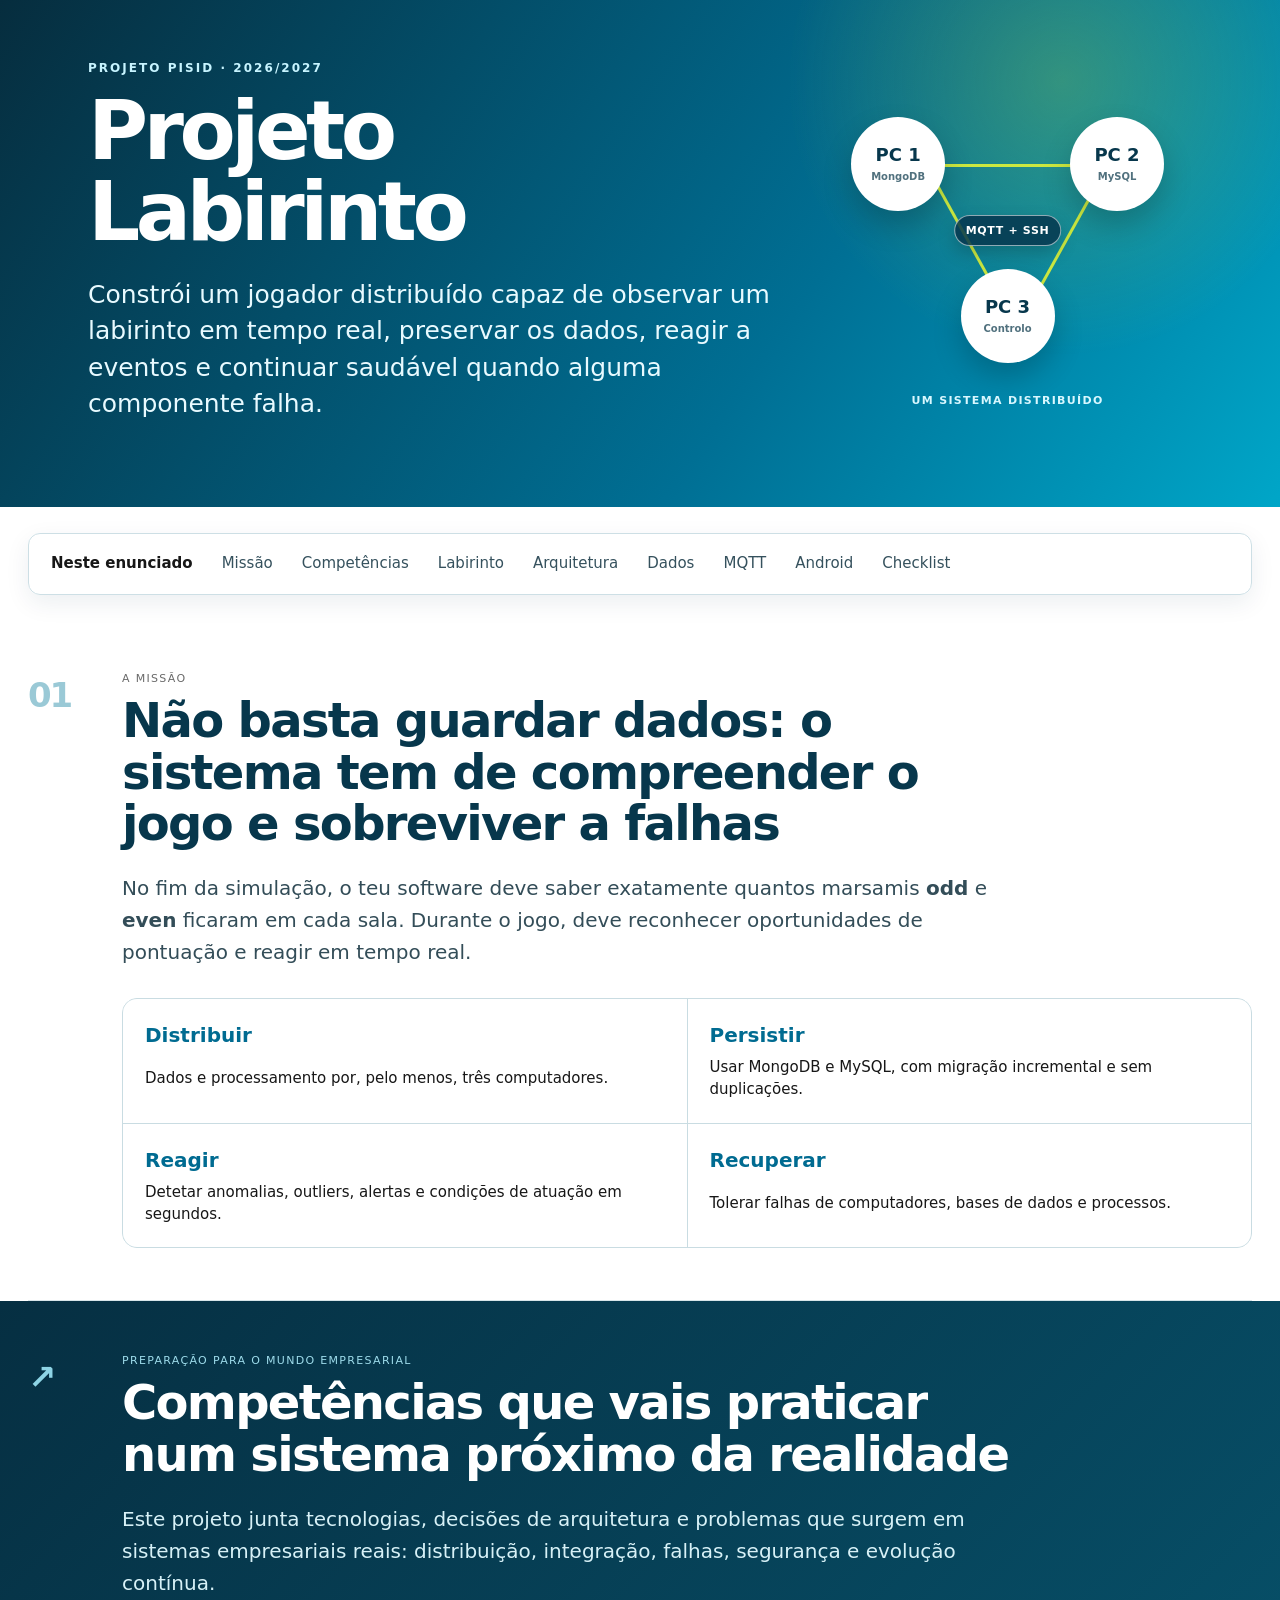
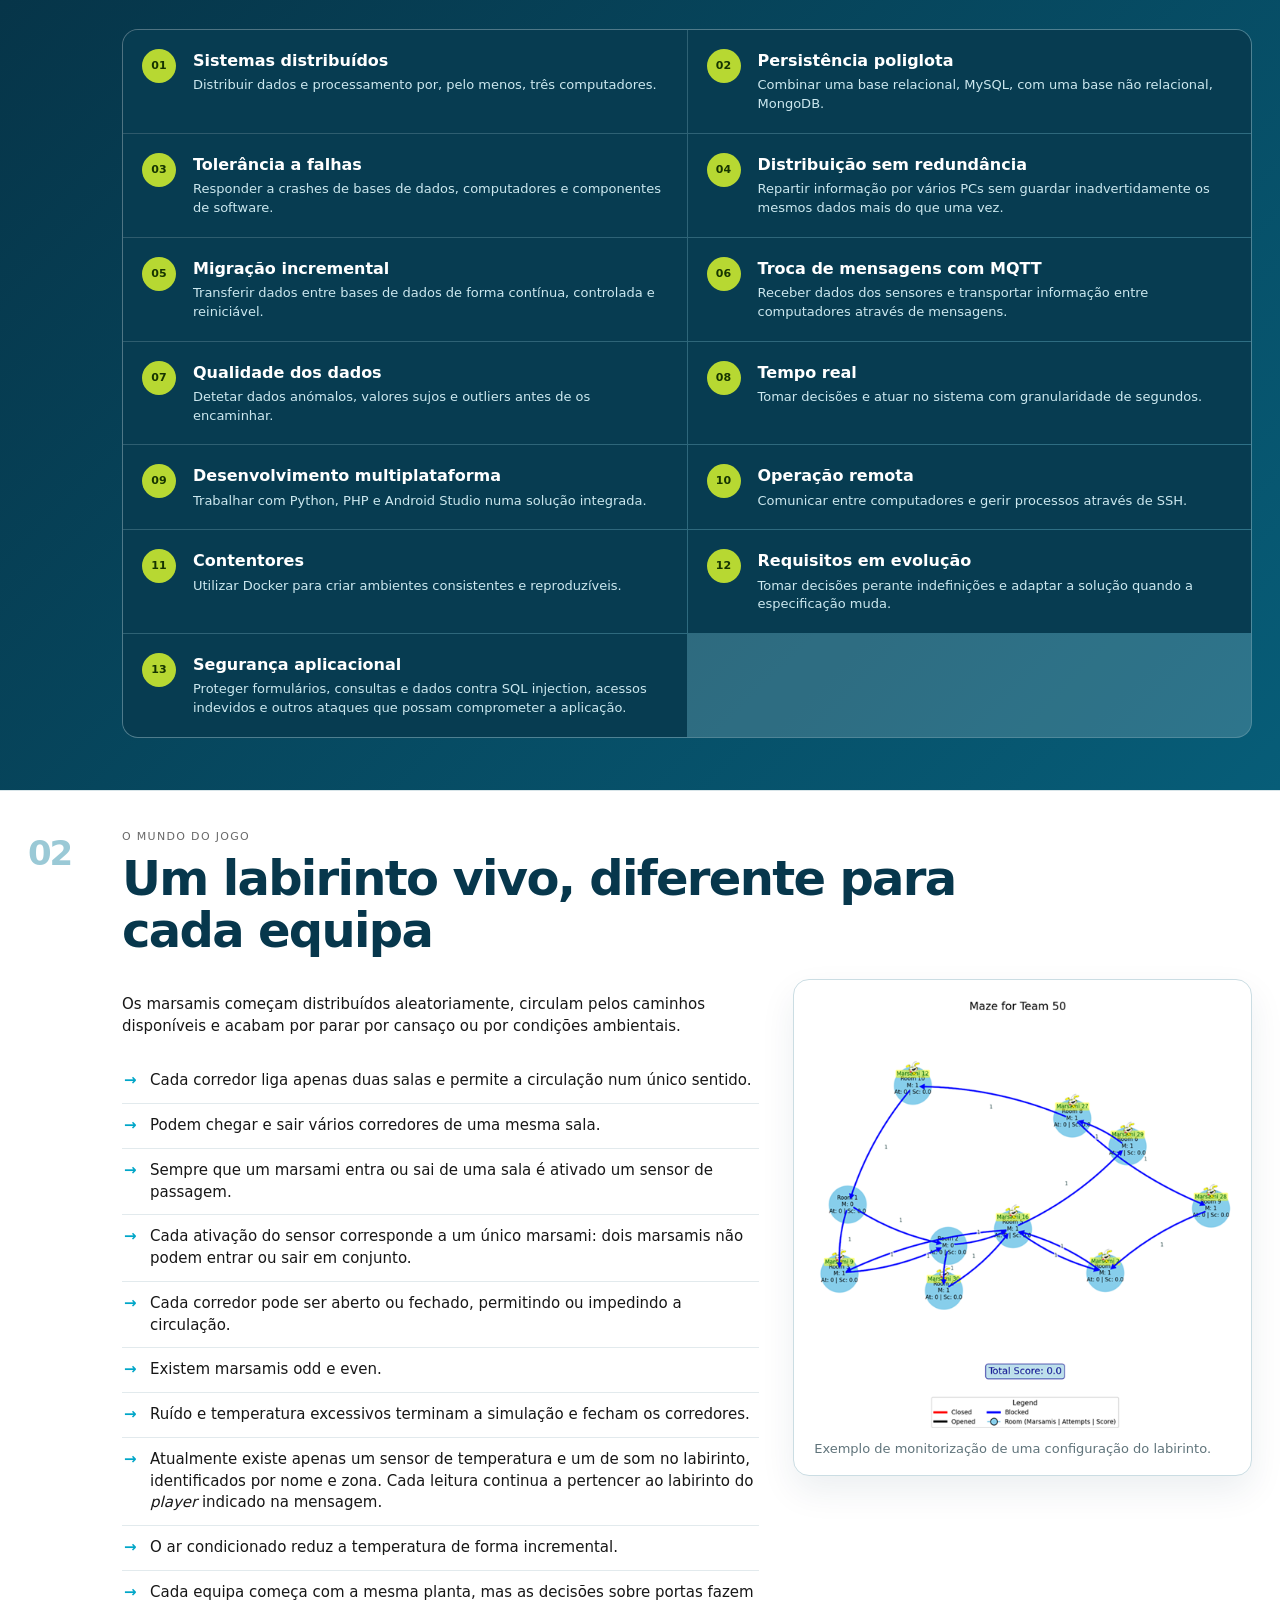
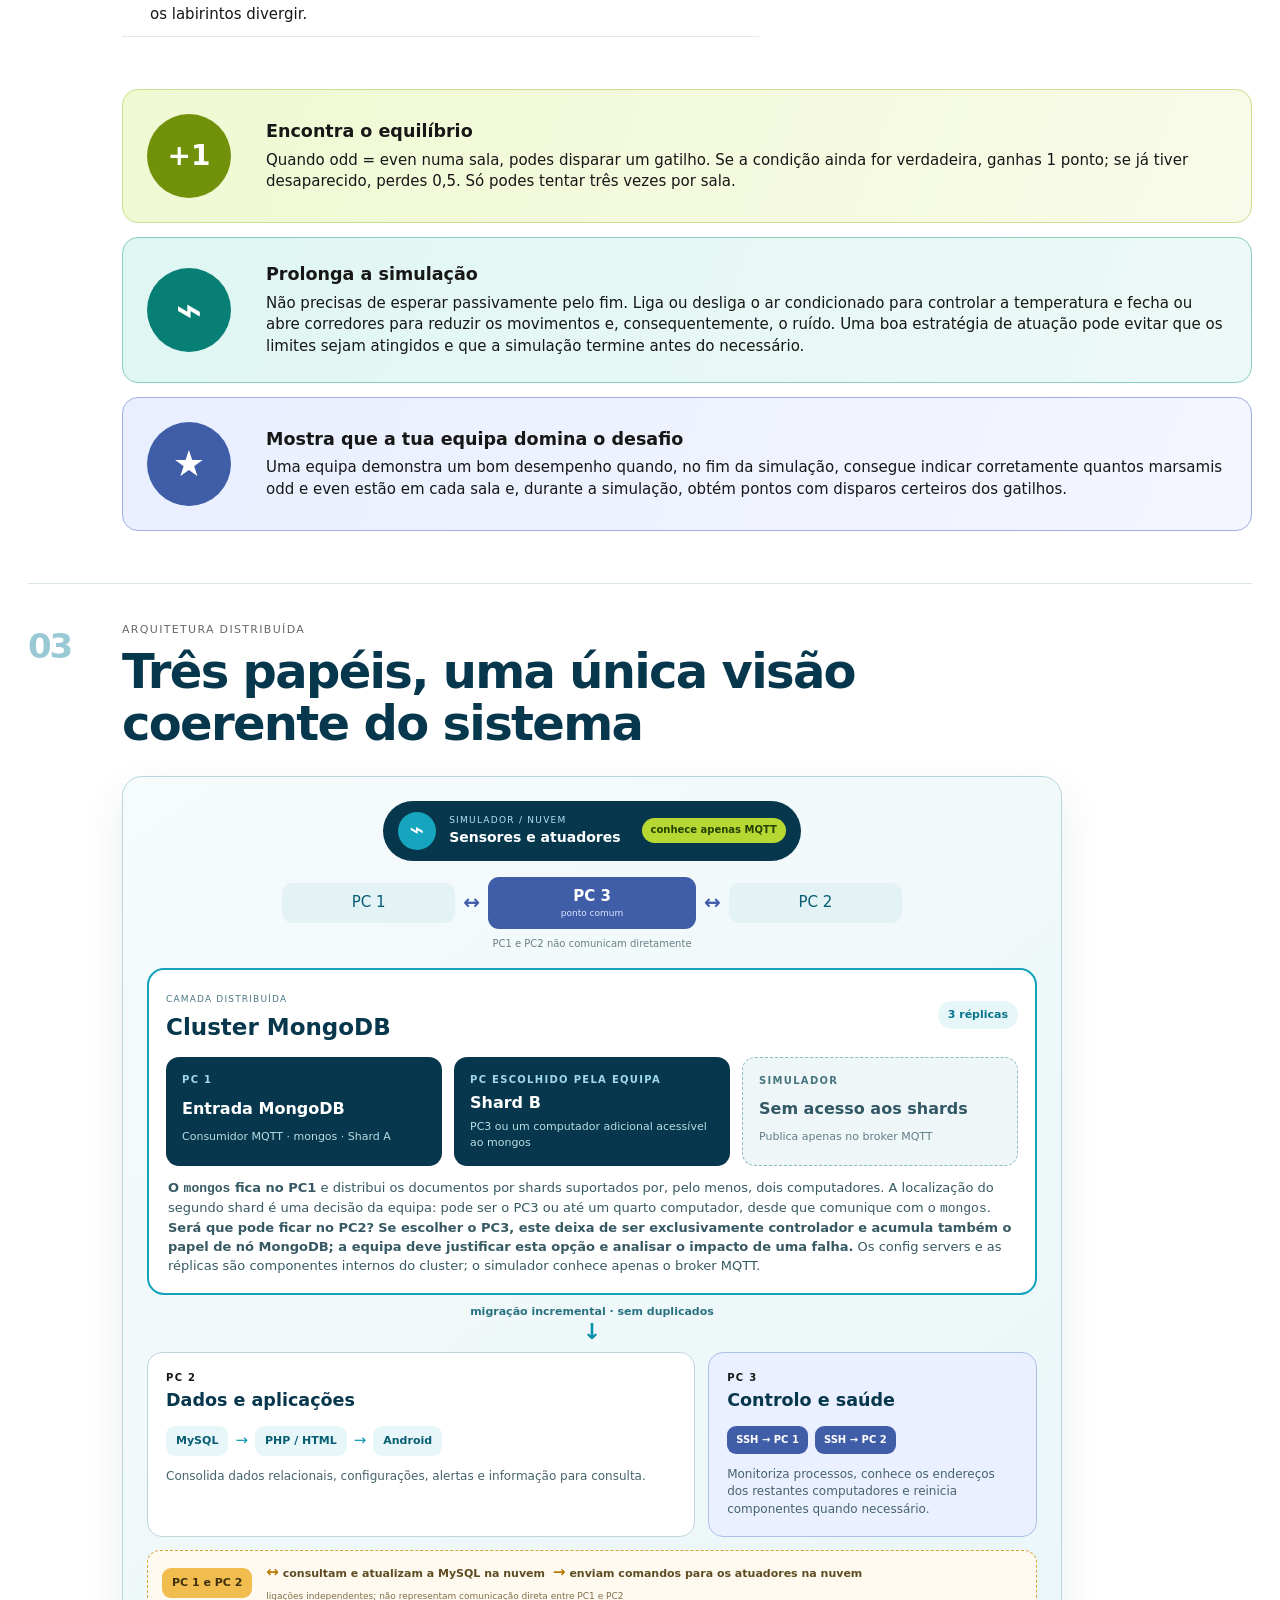
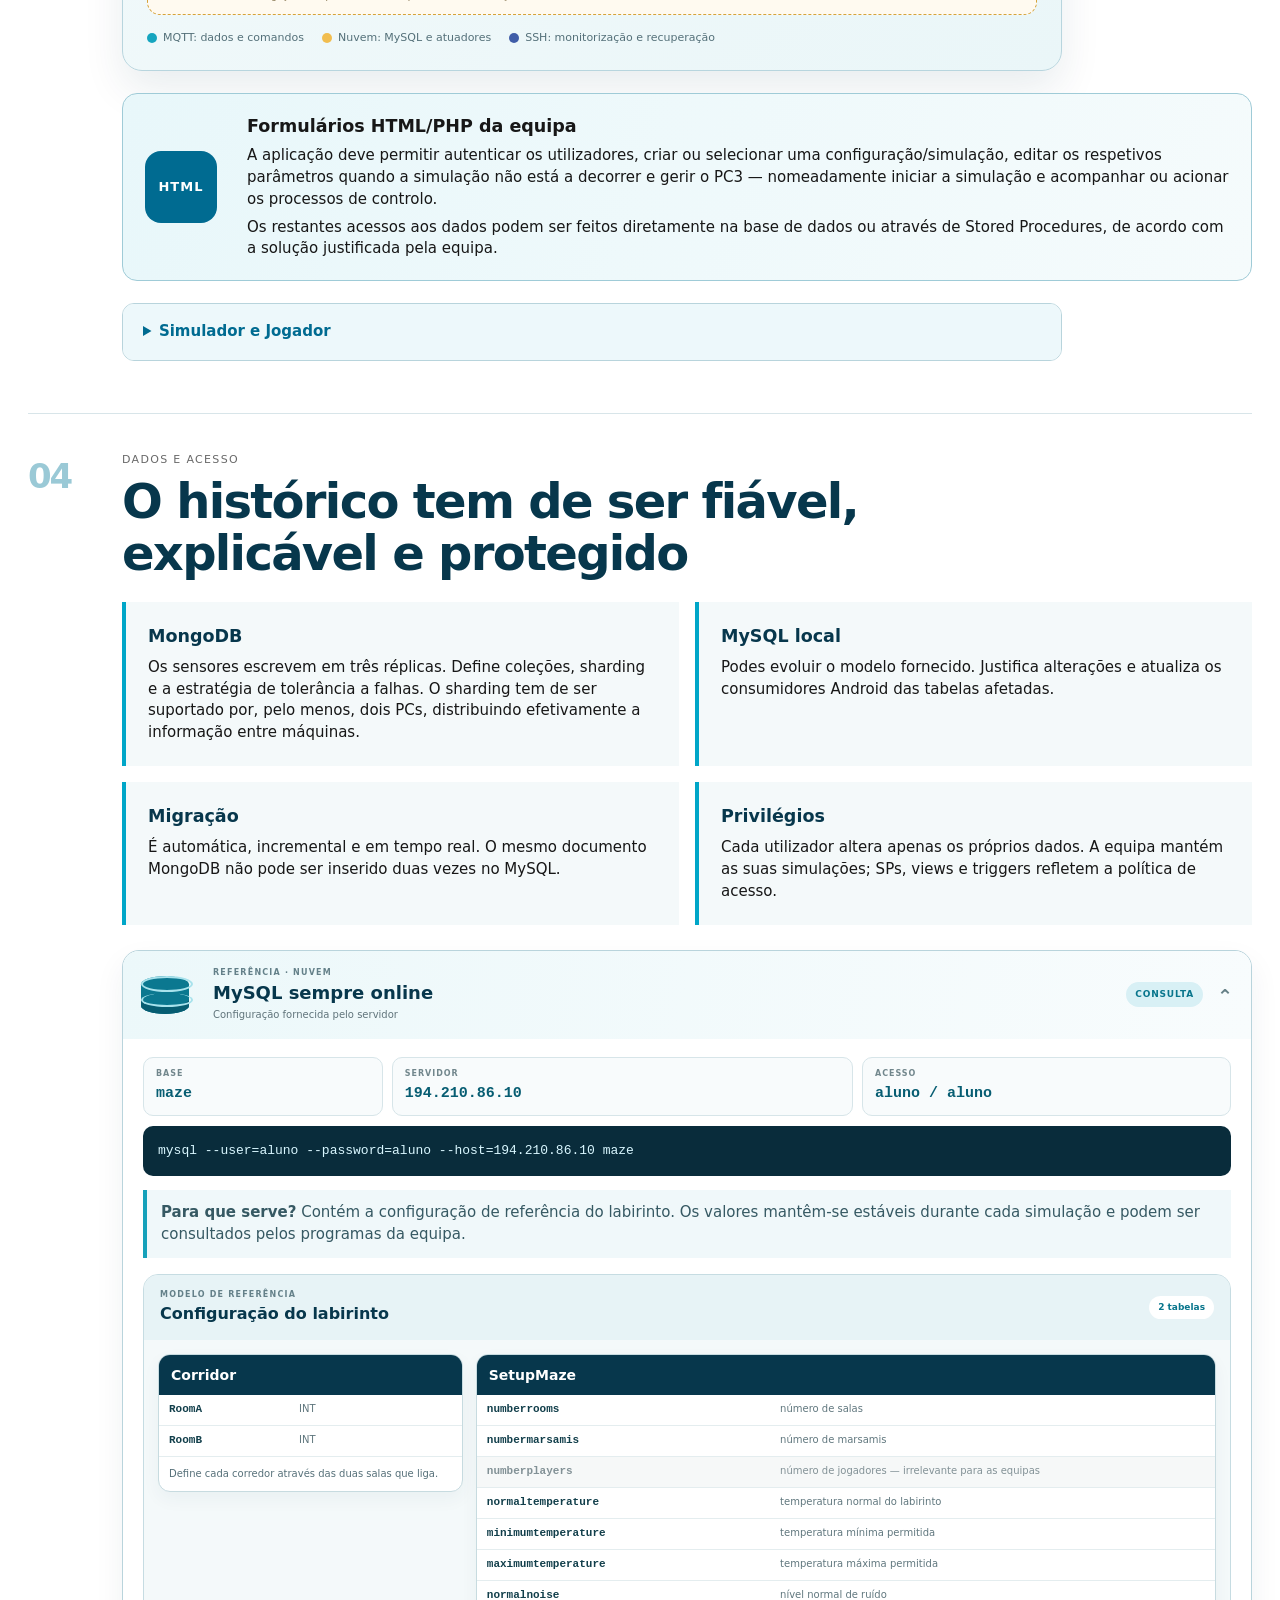
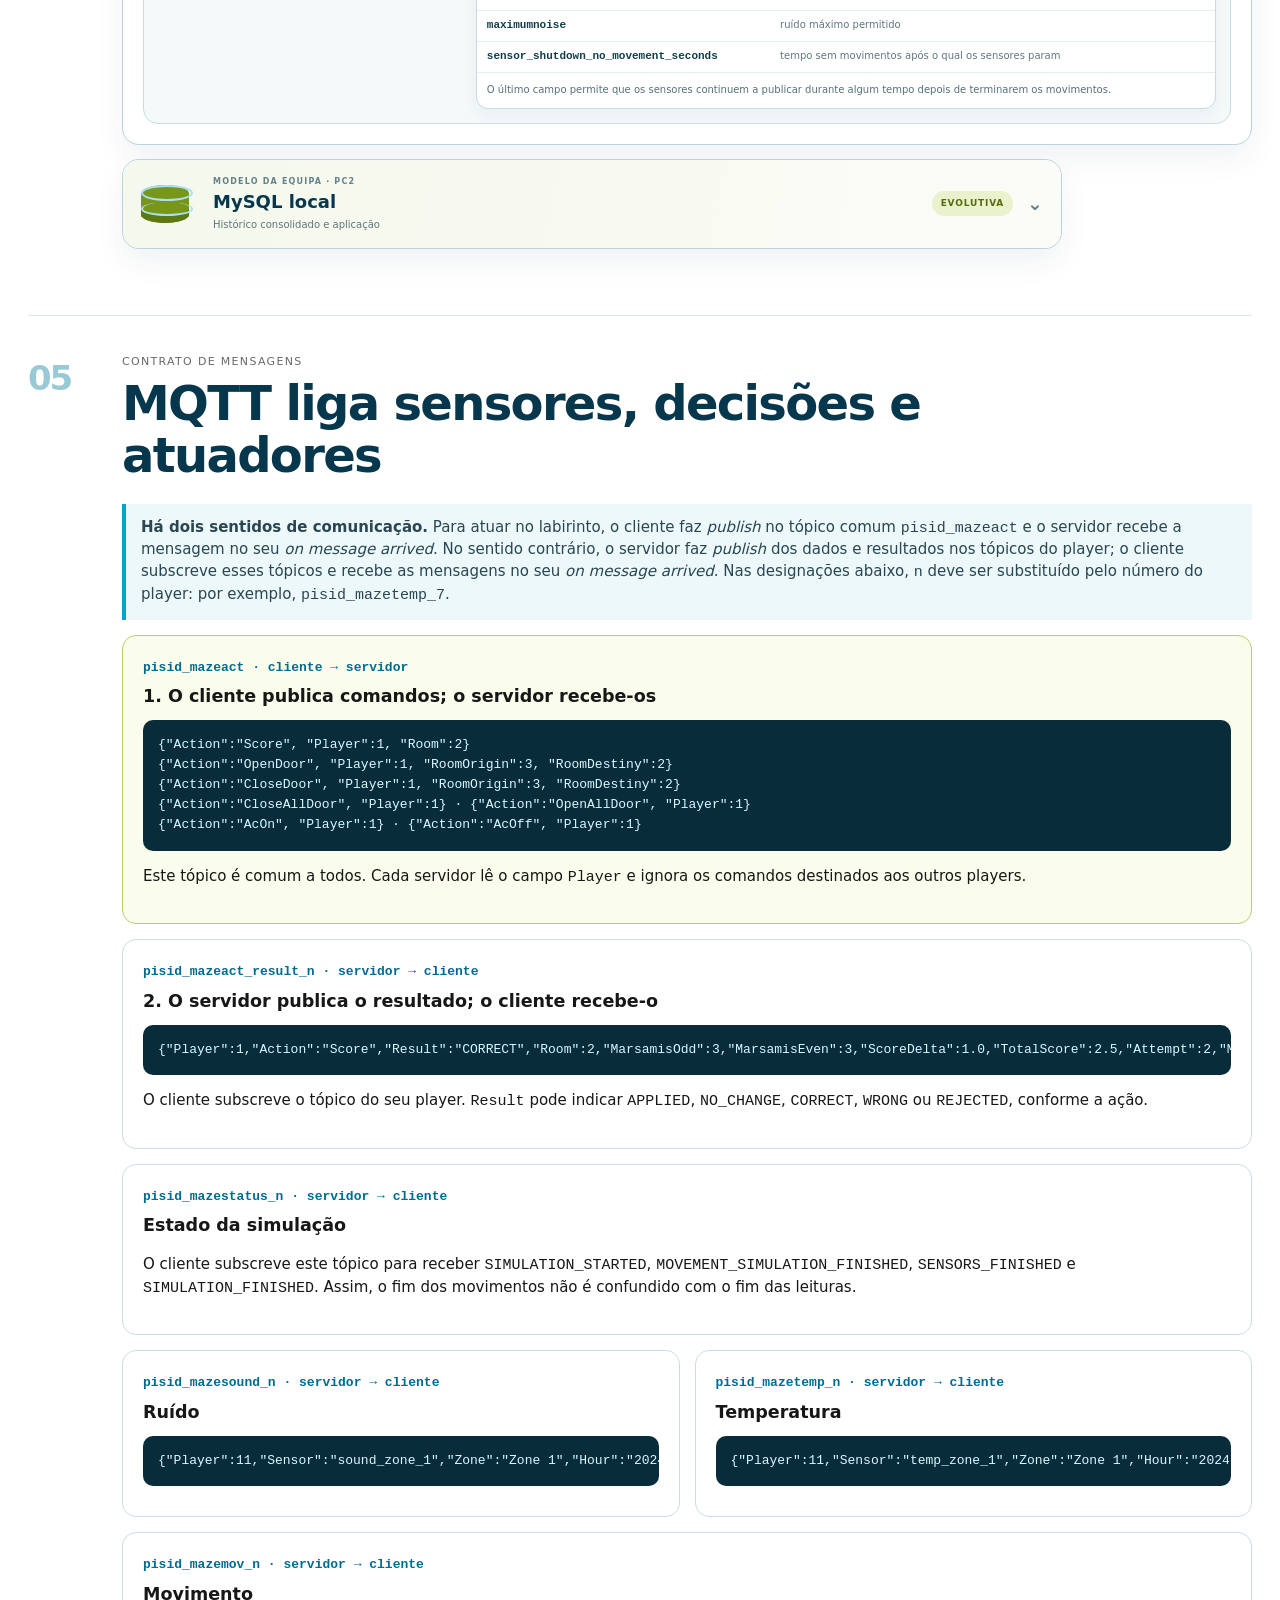
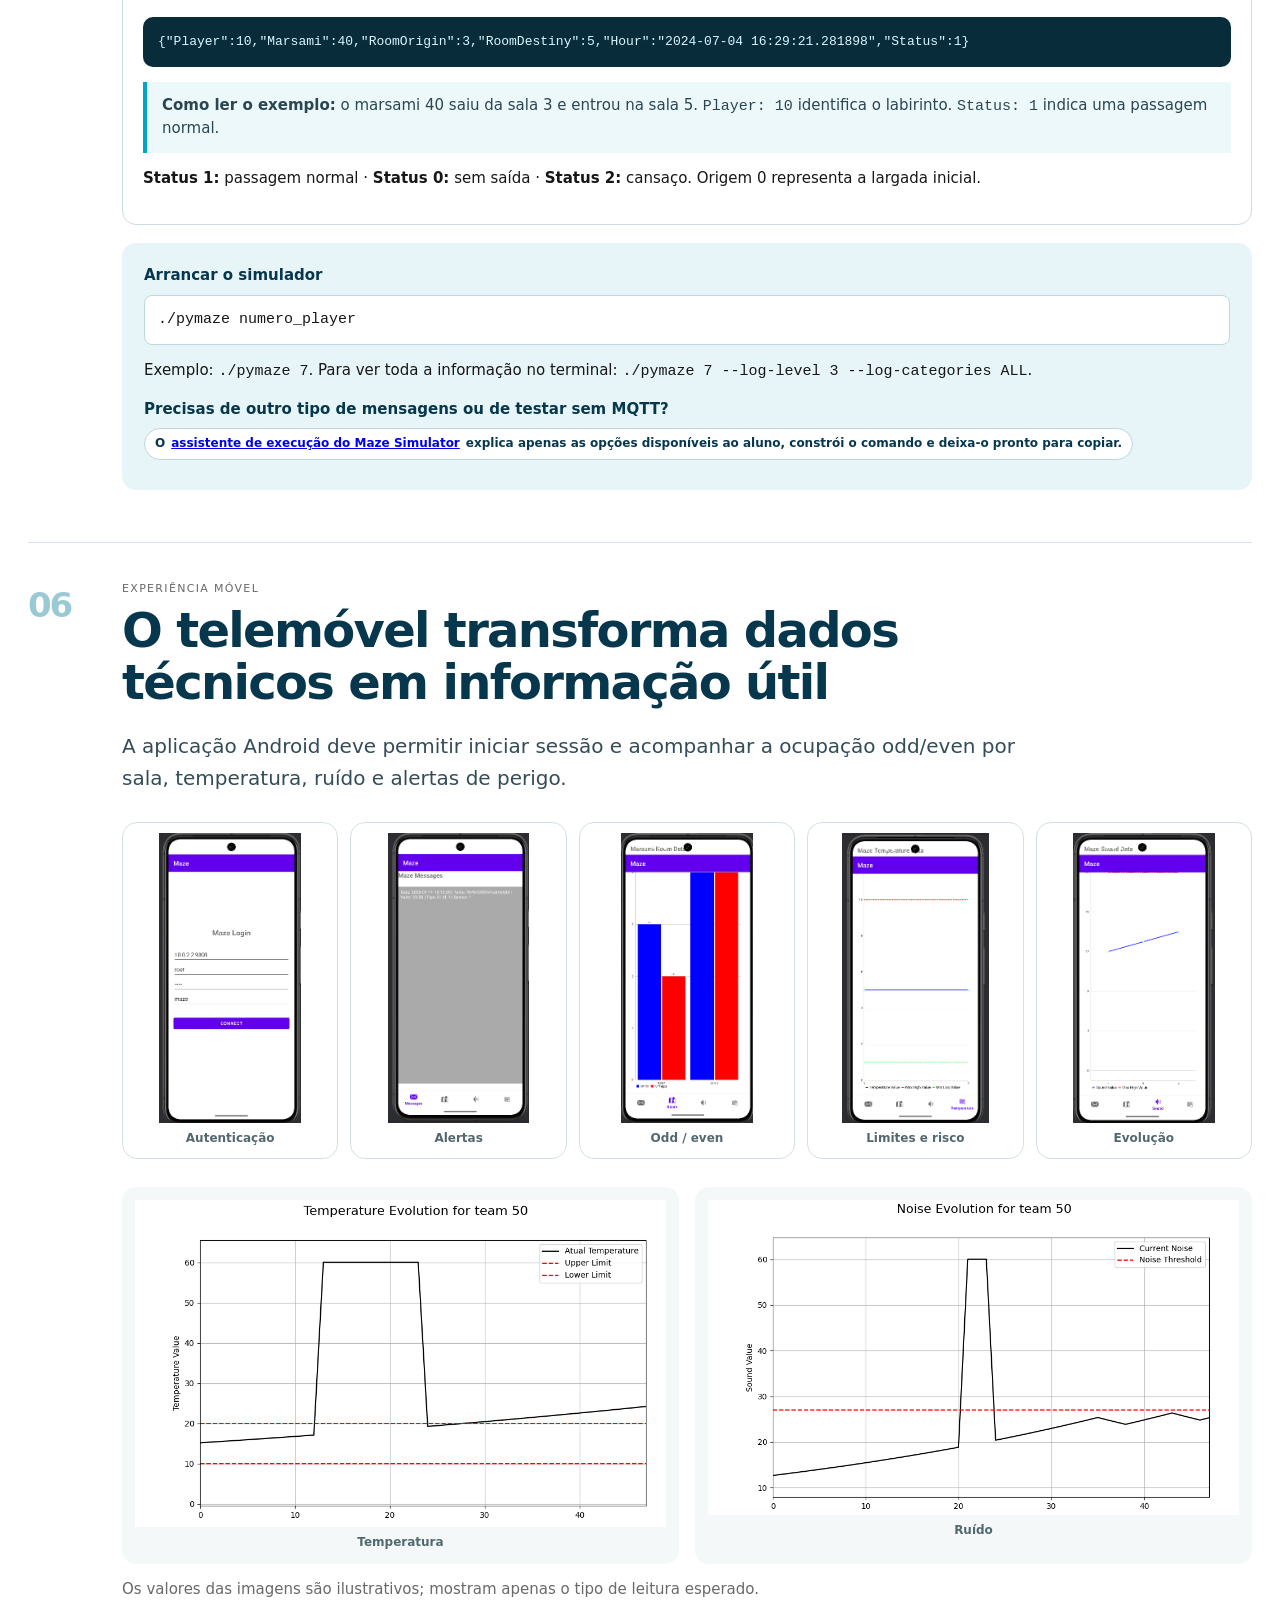
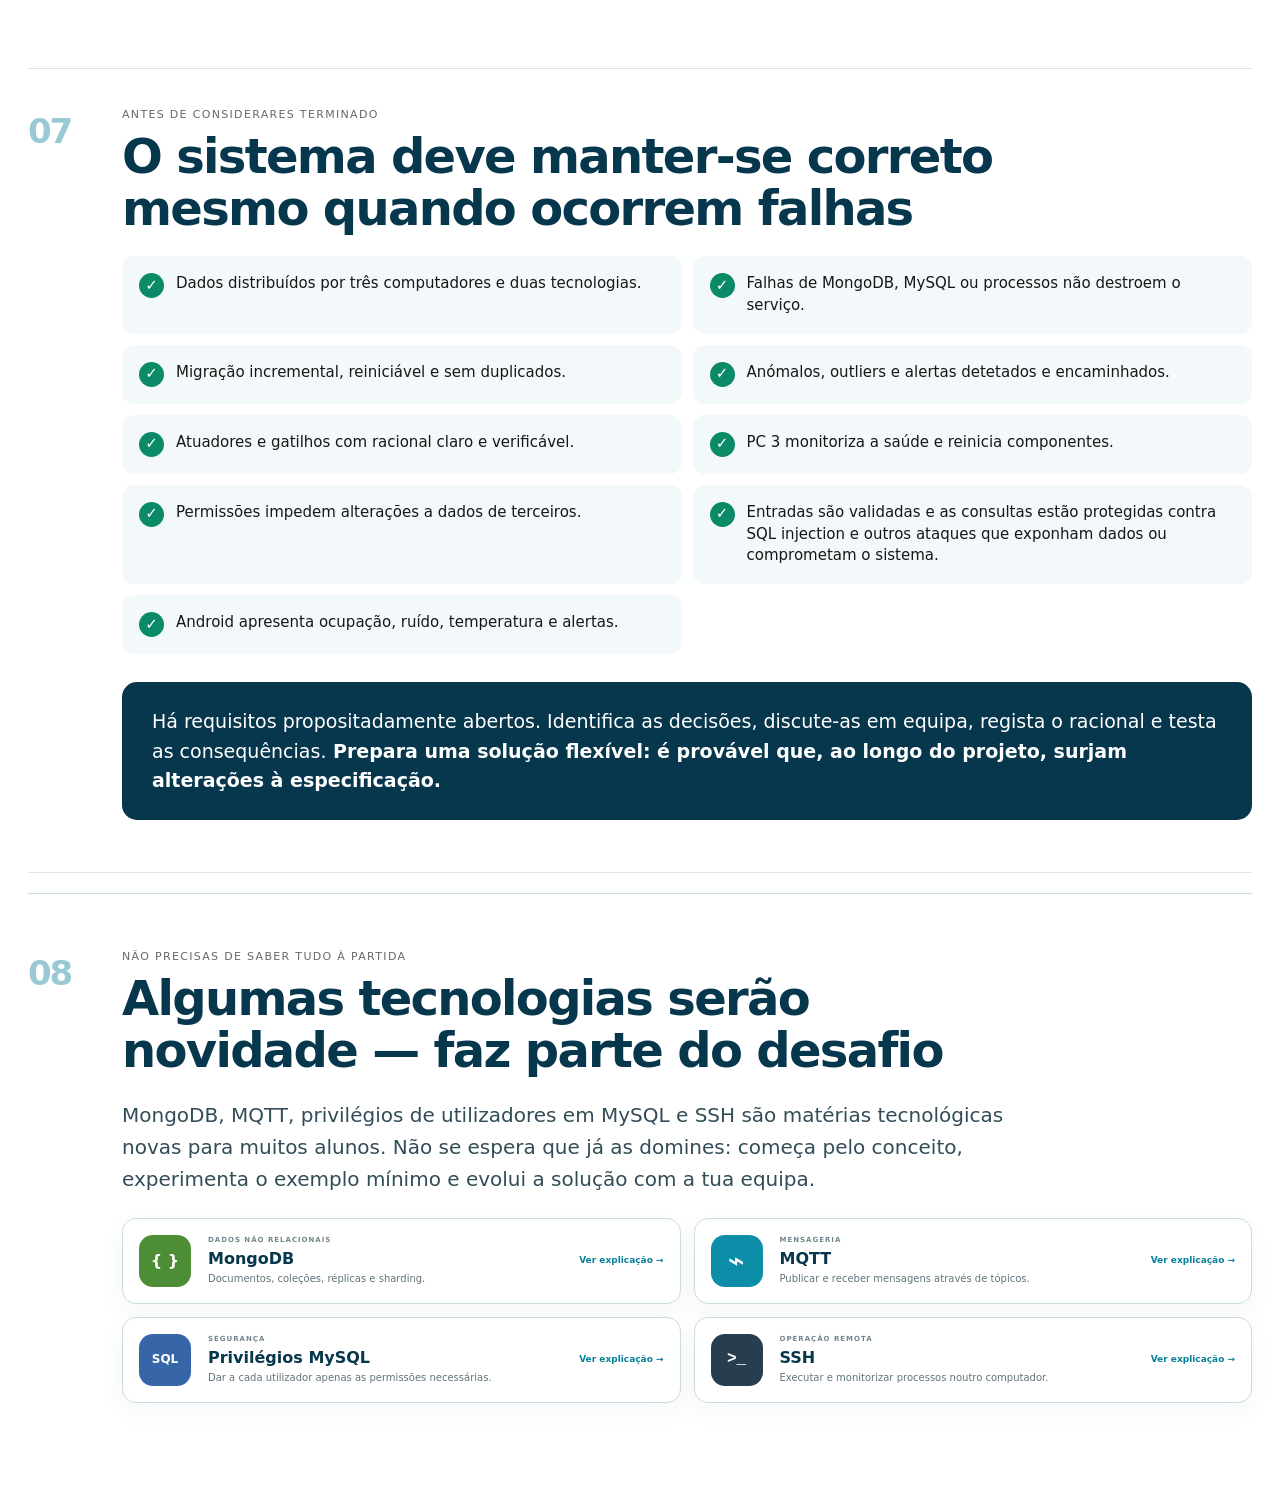
==== commit 2294c009: "Corrigir descrição dos sensores no enunciado" ====
--- a/enunciado.html
+++ b/enunciado.html
@@ -110,7 +110,7 @@
 <li>Cada corredor pode ser aberto ou fechado, permitindo ou impedindo a circulação.</li>
 <li>Existem marsamis odd e even.</li>
 <li>Ruído e temperatura excessivos terminam a simulação e fecham os corredores.</li>
-<li>Podem existir vários sensores de temperatura e de som no labirinto, identificados por nome e zona. Cada leitura continua a pertencer ao labirinto do <em>player</em> indicado na mensagem.</li>
+<li>Atualmente existe apenas um sensor de temperatura e um de som no labirinto, identificados por nome e zona. Cada leitura continua a pertencer ao labirinto do <em>player</em> indicado na mensagem.</li>
 <li>O ar condicionado reduz a temperatura de forma incremental.</li>
 <li>Cada equipa começa com a mesma planta, mas as decisões sobre portas fazem os labirintos divergir.</li>
 </ul>
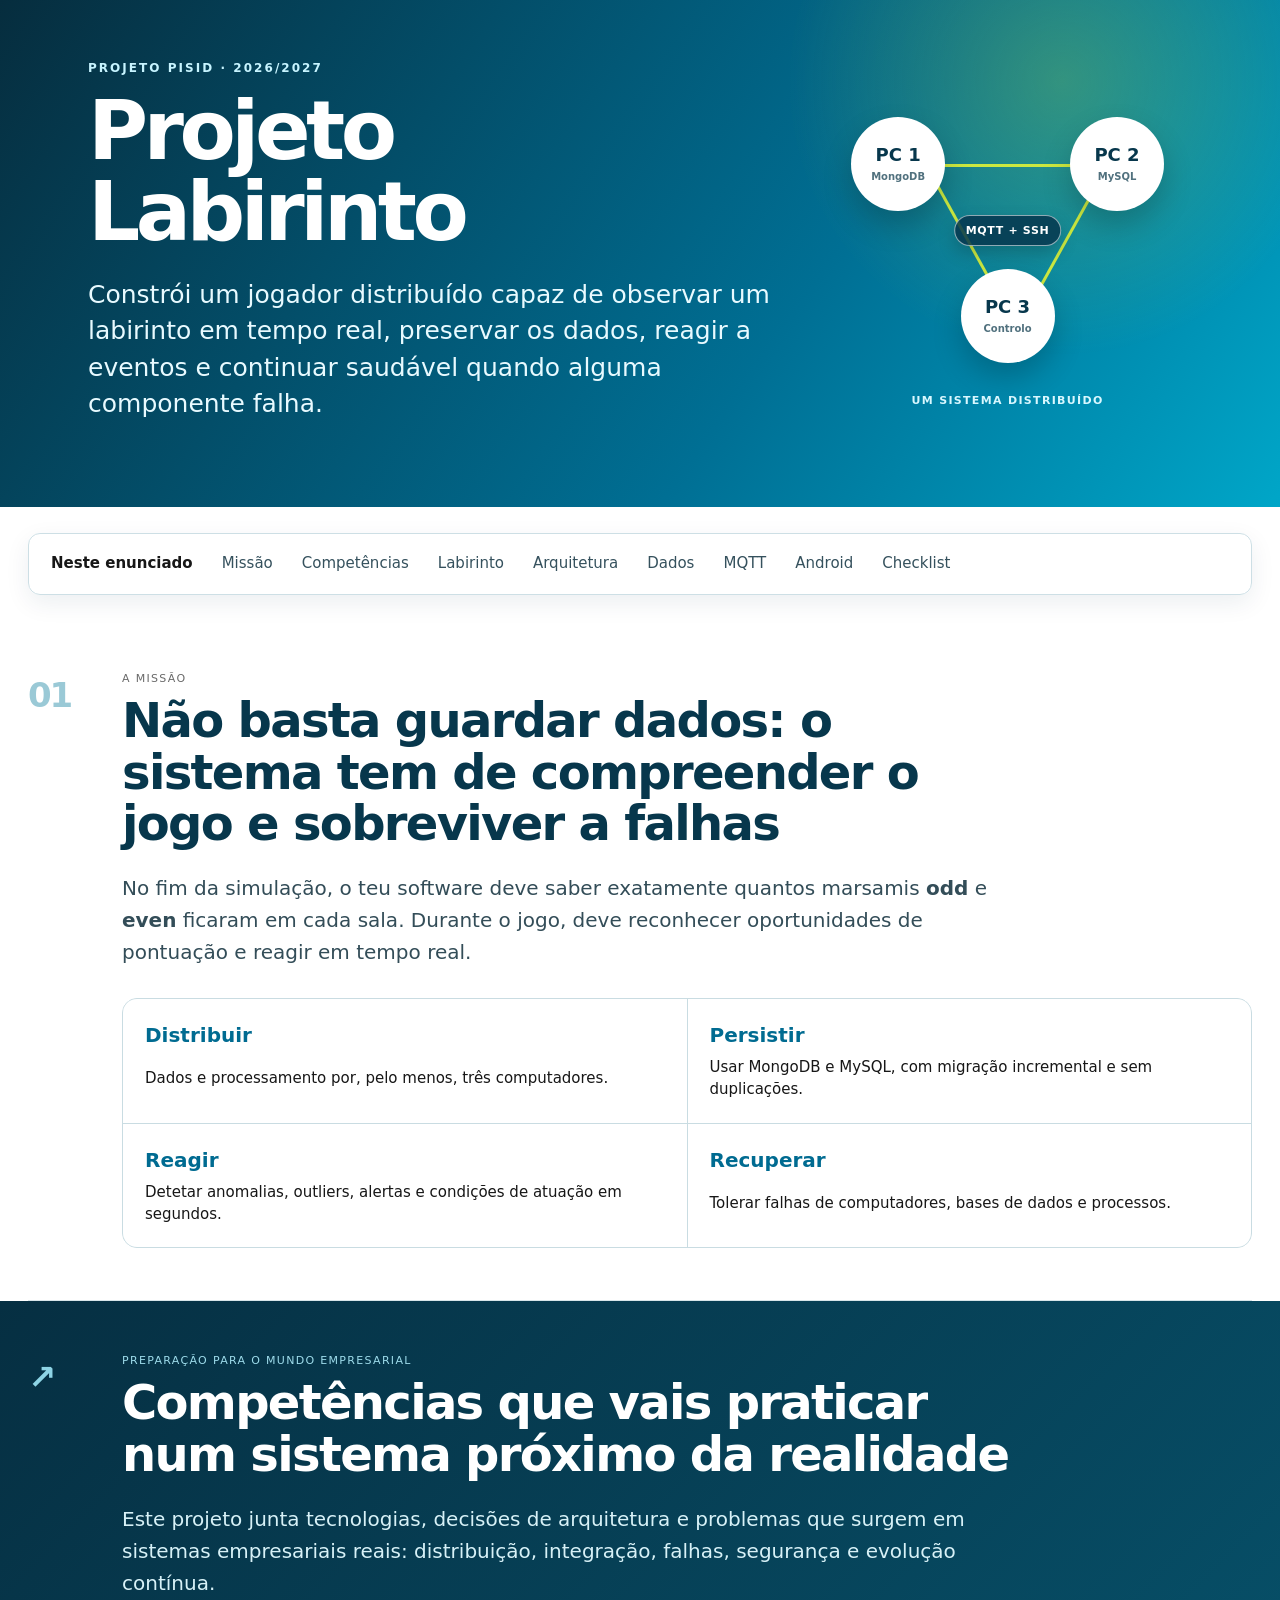
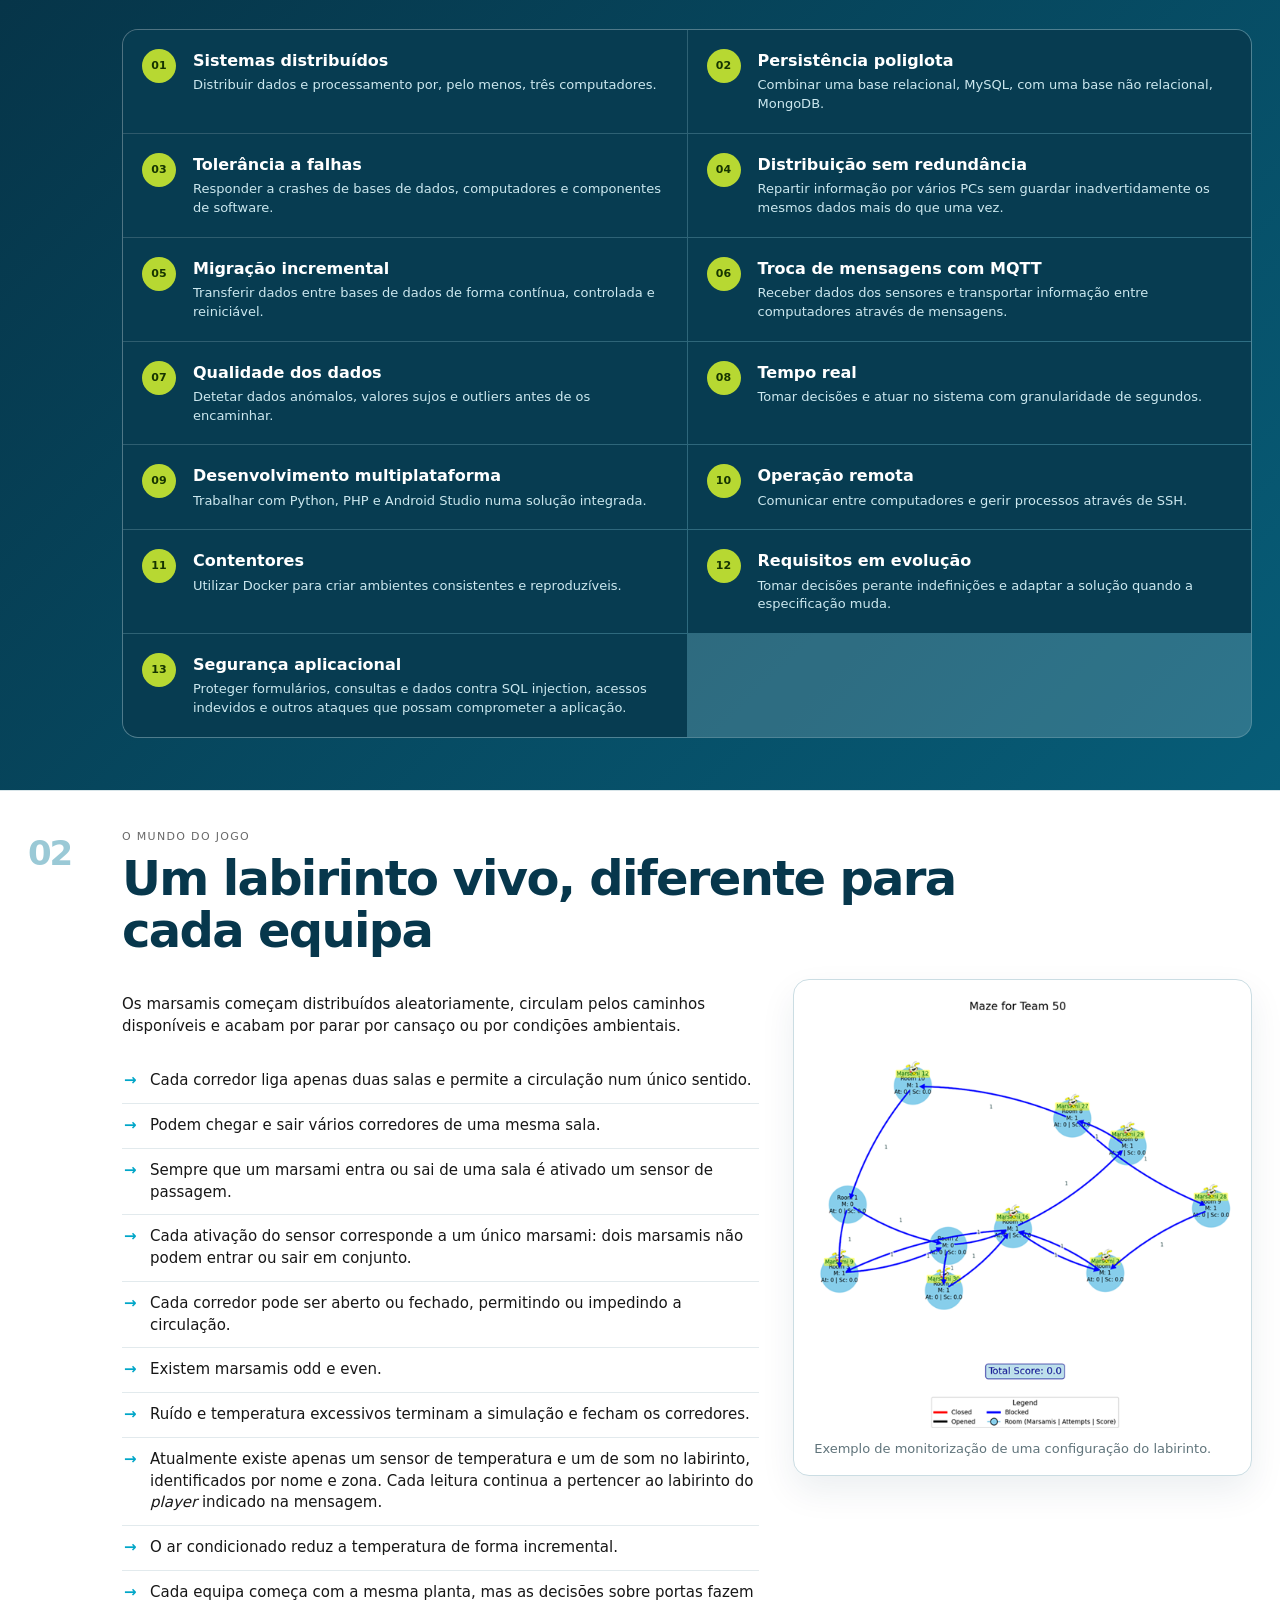
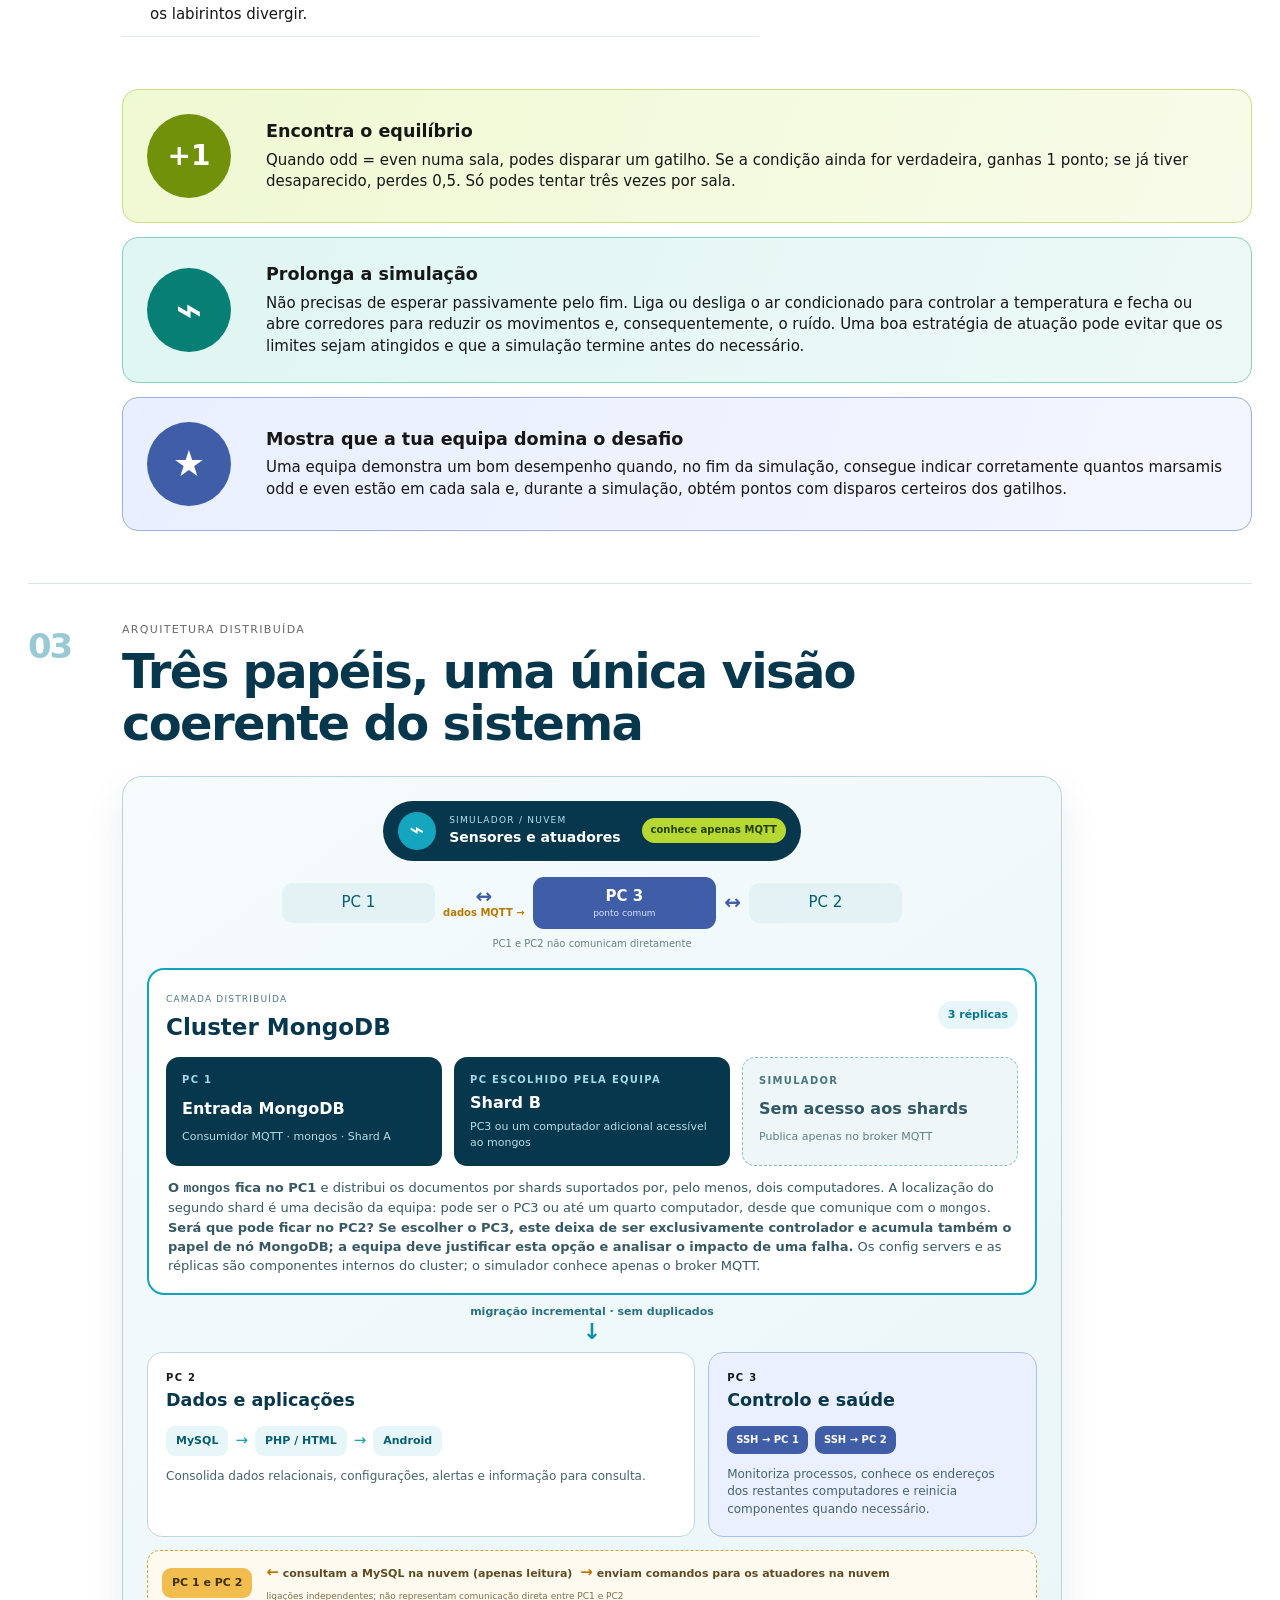
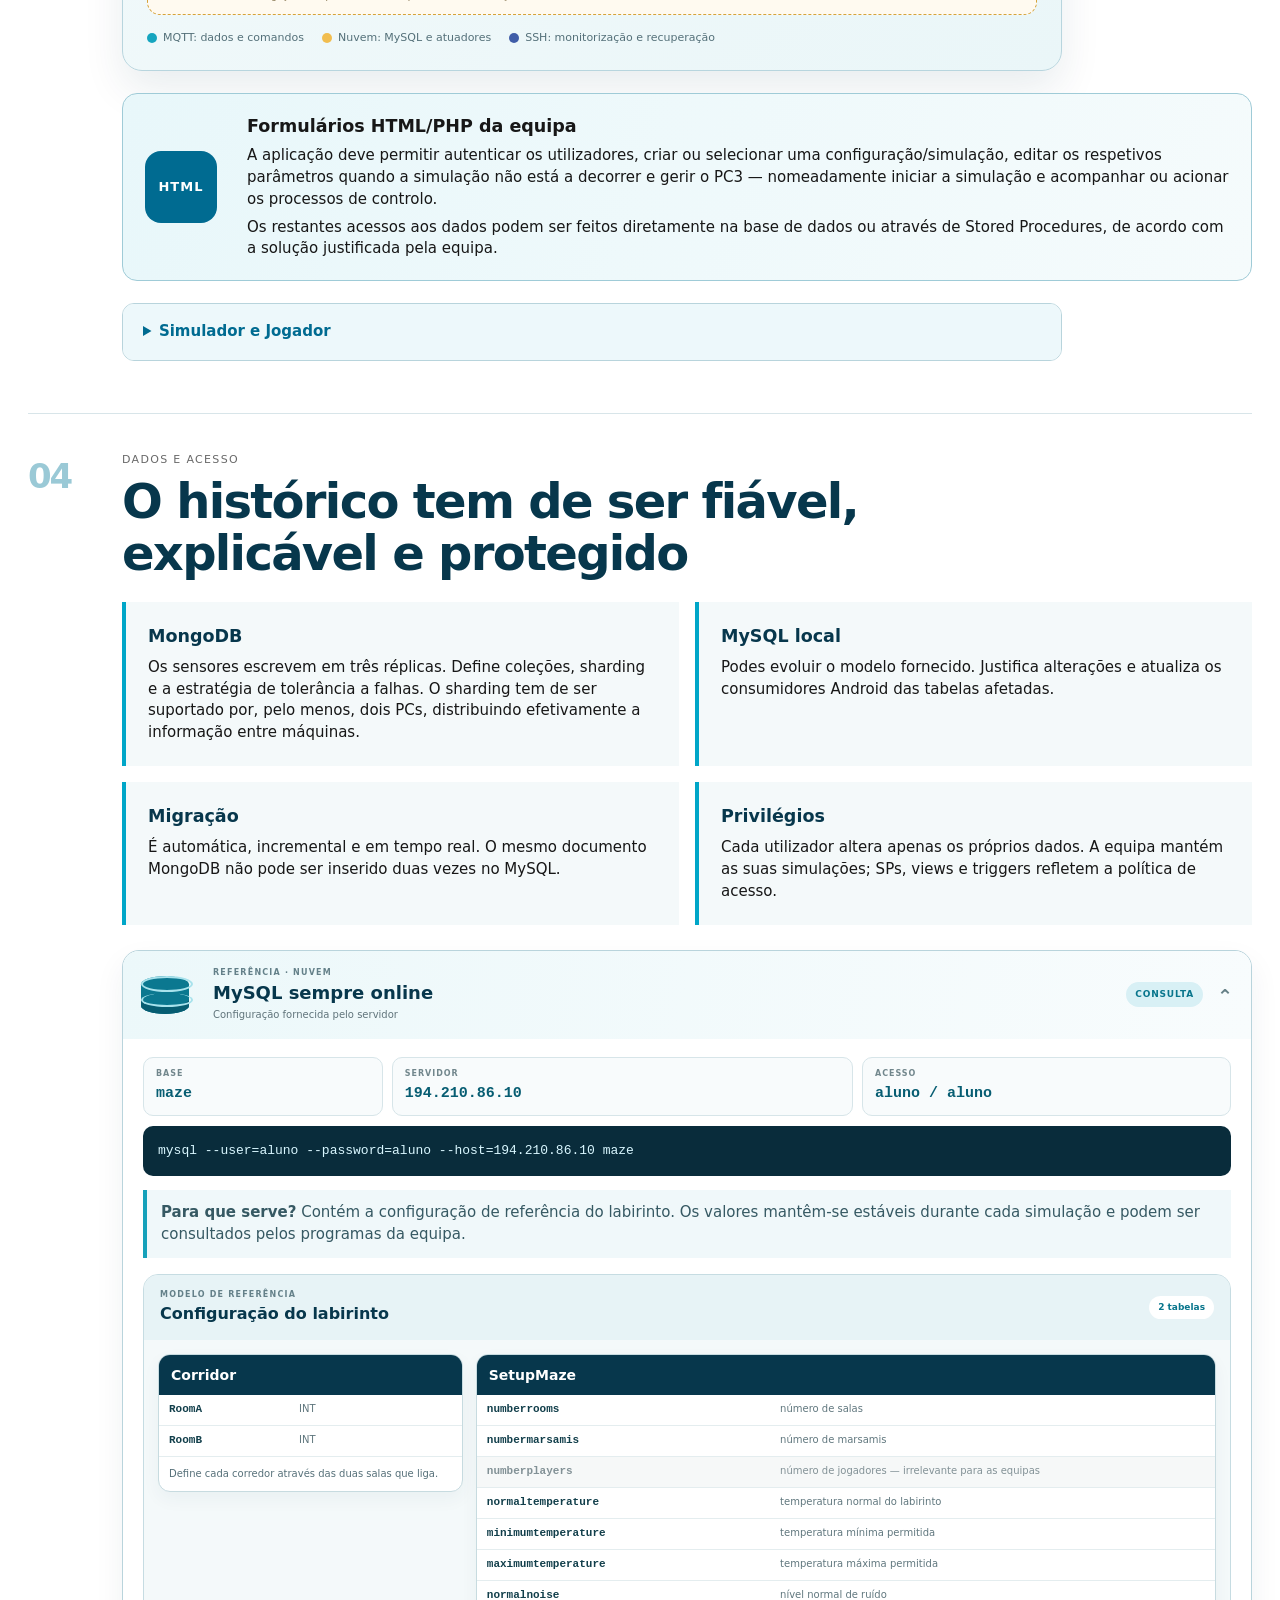
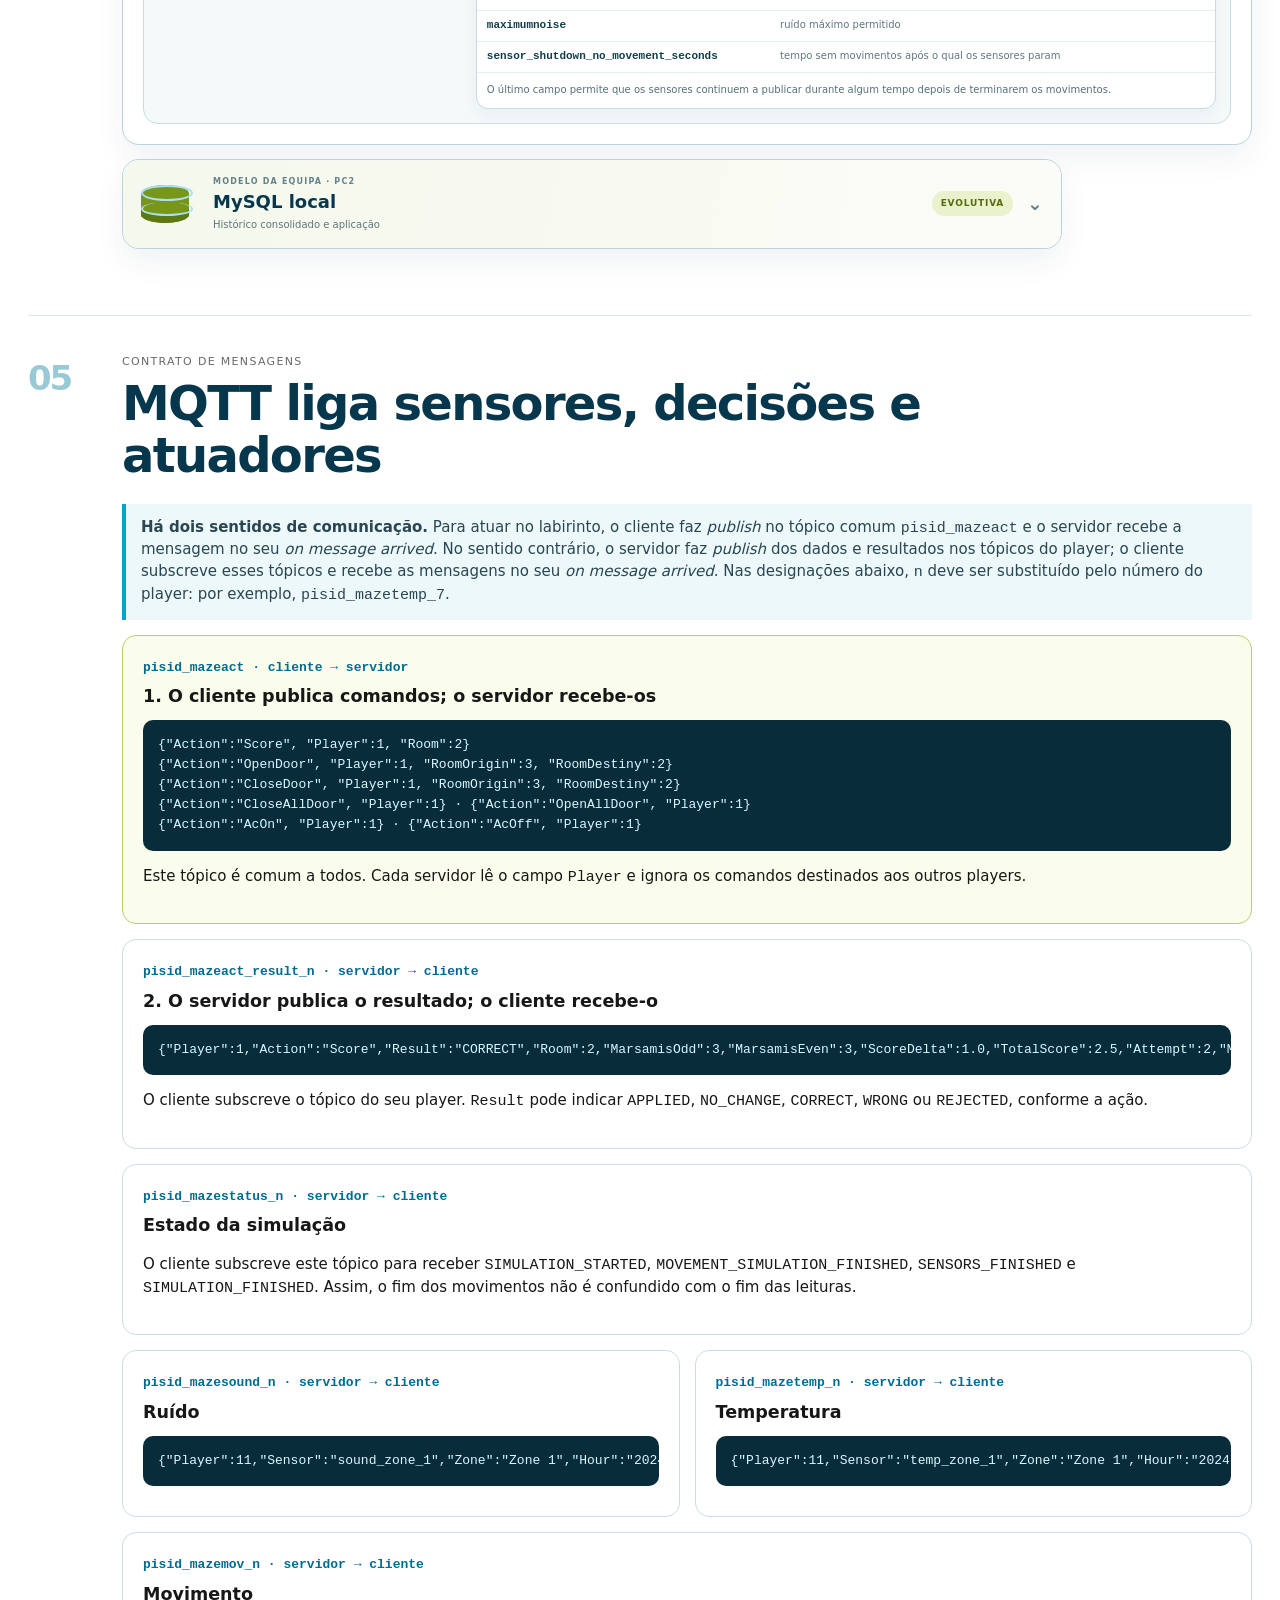
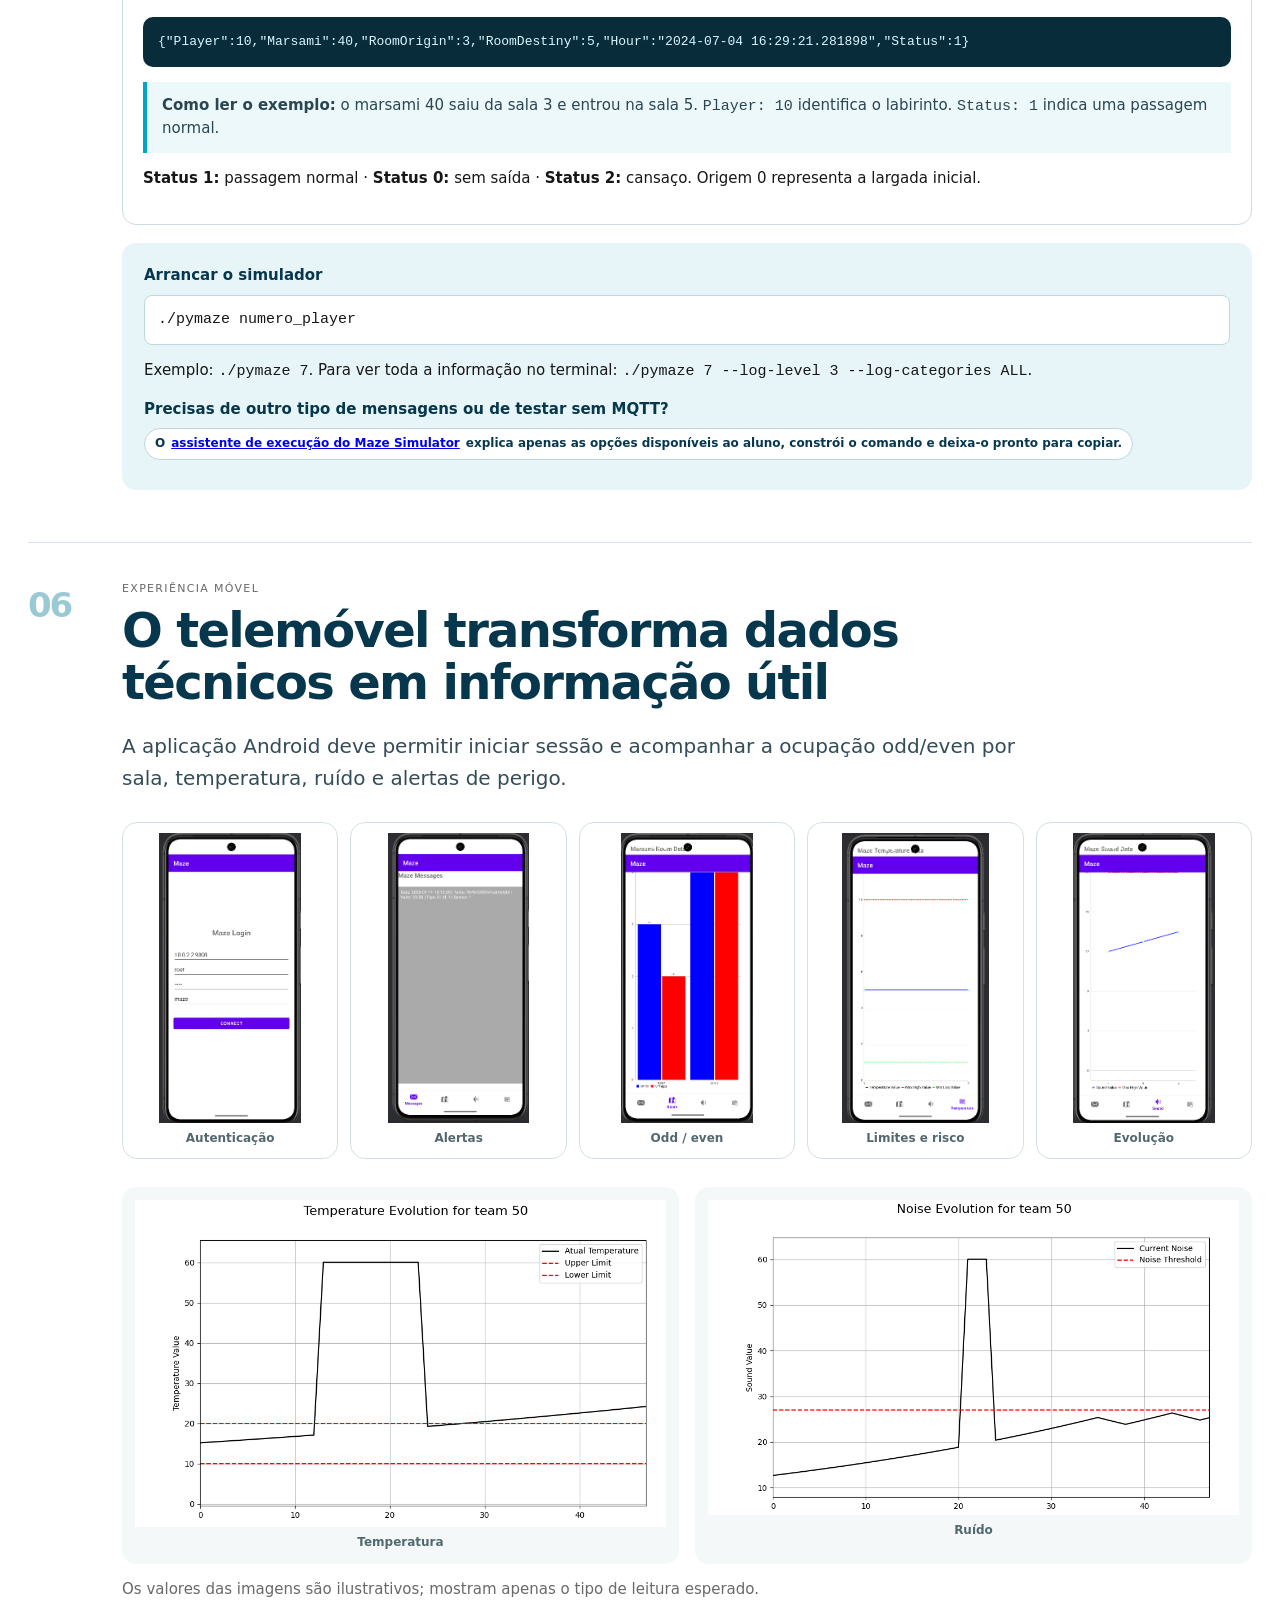
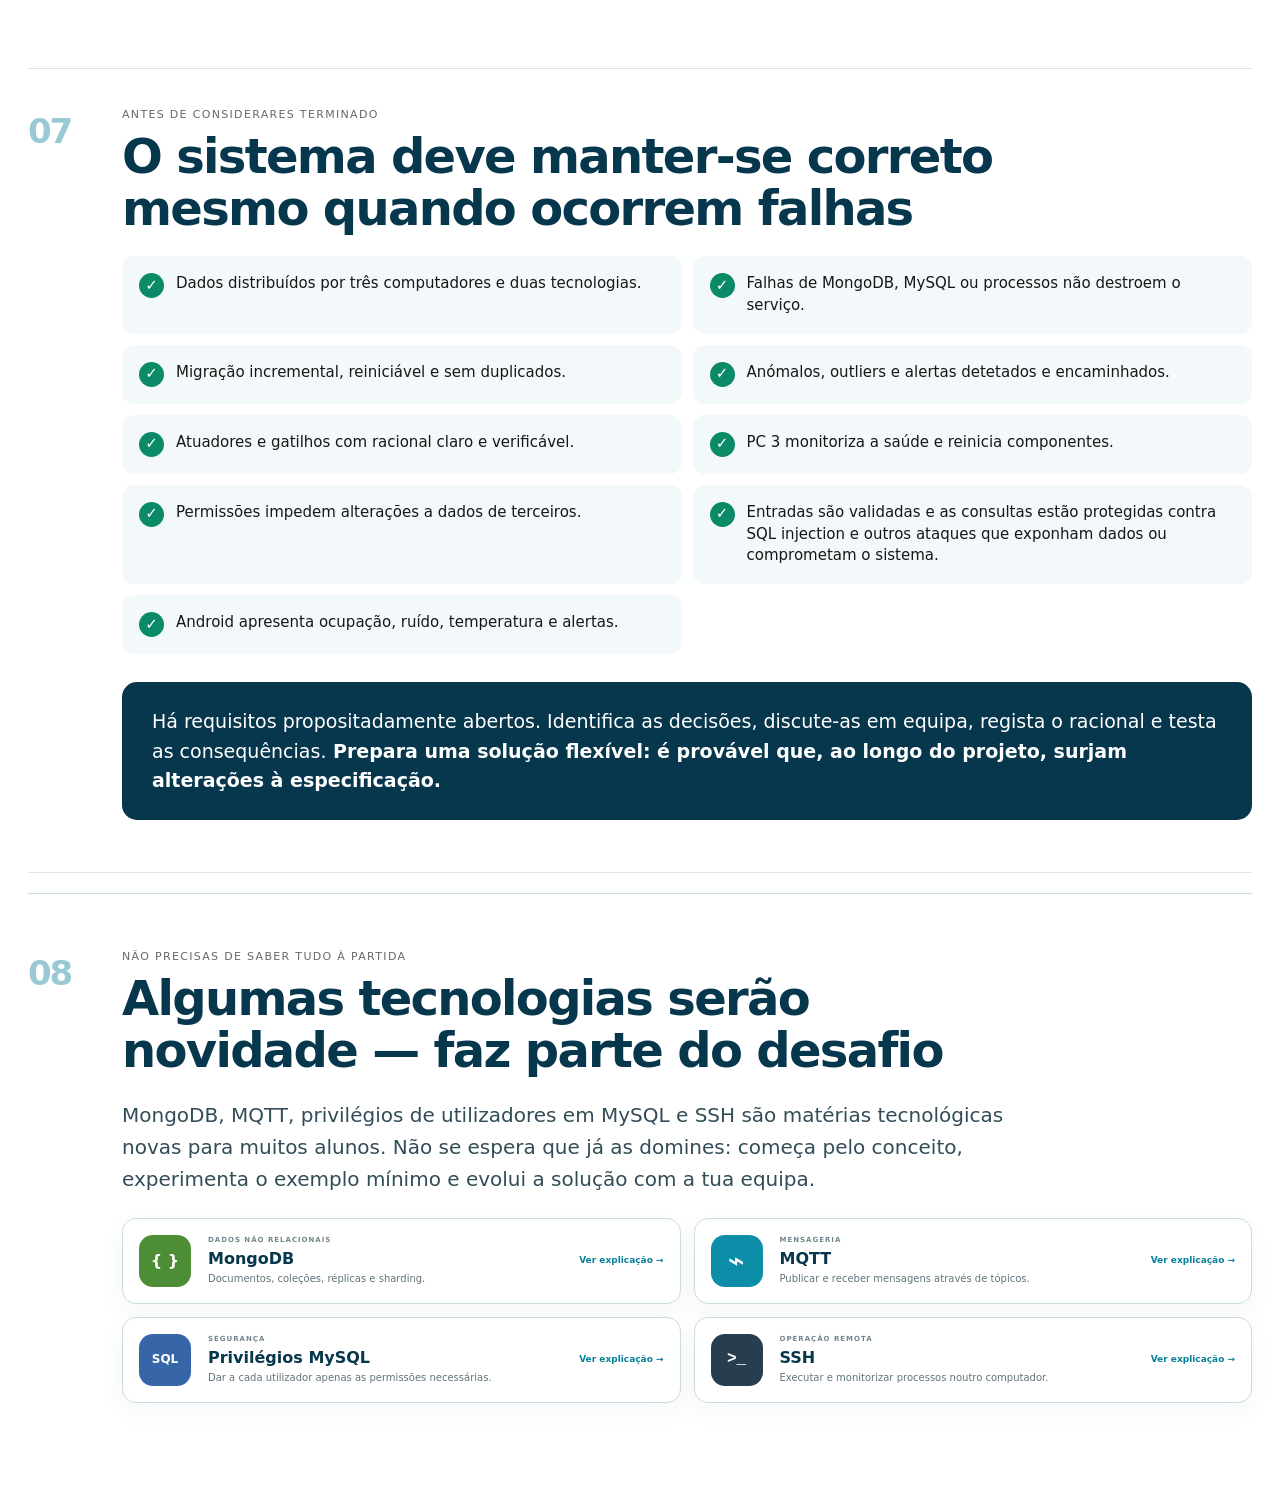
==== commit ce18b716: "Clarifica fluxos da arquitetura distribuída" ====
--- a/enunciado.html
+++ b/enunciado.html
@@ -150,13 +150,13 @@
 <div class="section-copy">
 <div class="kicker">Arquitetura distribuída</div>
 <h2>Três papéis, uma única visão coerente do sistema</h2>
-<div class="architecture-map" role="img" aria-label="O simulador comunica apenas através de MQTT; o PC1 recebe as mensagens e aloja o mongos, que distribui dados por shards em pelo menos dois computadores escolhidos pela equipa; o PC2 mantém MySQL e a aplicação">
+<div class="architecture-map" role="img" aria-label="O simulador comunica apenas através de MQTT; o PC1 recebe as mensagens, envia dados por MQTT para o PC3 e aloja o mongos, que distribui dados por shards em pelo menos dois computadores escolhidos pela equipa; o PC2 mantém MySQL e a aplicação">
 <div class="arch-source"><span class="arch-source-icon">⌁</span><div><small>SIMULADOR / NUVEM</small><strong>Sensores e atuadores</strong></div><b>conhece apenas MQTT</b></div>
-<div class="network-topology"><span>PC 1</span><i>↔</i><strong>PC 3<small>ponto comum</small></strong><i>↔</i><span>PC 2</span><em>PC1 e PC2 não comunicam diretamente</em></div>
+<div class="network-topology"><span class="topology-pc1">PC 1</span><div class="topology-link-13"><i>↔</i><b>dados MQTT&nbsp;→</b></div><strong>PC 3<small>ponto comum</small></strong><i class="topology-link-32">↔</i><span class="topology-pc2">PC 2</span><em>PC1 e PC2 não comunicam diretamente</em></div>
 <section class="mongo-cluster"><div class="mongo-cluster-head"><div><small>CAMADA DISTRIBUÍDA</small><h3>Cluster MongoDB</h3></div><span>3 réplicas</span></div><div class="mongo-nodes mongo-nodes-fixed"><article><div class="pc-label">PC 1</div><strong>Entrada MongoDB</strong><span>Consumidor MQTT · mongos · Shard A</span></article><article><div class="pc-label">PC ESCOLHIDO PELA EQUIPA</div><strong>Shard B</strong><span>PC3 ou um computador adicional acessível ao mongos</span></article><article class="mongo-external"><div class="pc-label">SIMULADOR</div><strong>Sem acesso aos shards</strong><span>Publica apenas no broker MQTT</span></article></div><p><b>O <code>mongos</code> fica no PC1</b> e distribui os documentos por shards suportados por, pelo menos, dois computadores. A localização do segundo shard é uma decisão da equipa: pode ser o PC3 ou até um quarto computador, desde que comunique com o <code>mongos</code>. <strong>Será que pode ficar no PC2?</strong> <strong>Se escolher o PC3, este deixa de ser exclusivamente controlador e acumula também o papel de nó MongoDB; a equipa deve justificar esta opção e analisar o impacto de uma falha.</strong> Os config servers e as réplicas são componentes internos do cluster; o simulador conhece apenas o broker MQTT.</p></section>
 <div class="arch-migration"><span>migração incremental · sem duplicados</span><i>↓</i></div>
 <div class="arch-bottom"><section class="pc2-services"><div class="pc-label">PC 2</div><h3>Dados e aplicações</h3><div class="service-chain"><span>MySQL</span><i>→</i><span>PHP / HTML</span><i>→</i><span>Android</span></div><p>Consolida dados relacionais, configurações, alertas e informação para consulta.</p></section><section class="pc3-control"><div class="pc-label">PC 3</div><h3>Controlo e saúde</h3><div class="ssh-links"><span>SSH → PC 1</span><span>SSH → PC 2</span></div><p>Monitoriza processos, conhece os endereços dos restantes computadores e reinicia componentes quando necessário.</p></section></div>
-<div class="cloud-side-flow" aria-label="Acessos dos PC1 e PC2 aos serviços na nuvem"><strong>PC 1 e PC 2</strong><div><span><b>↔</b> consultam e atualizam a MySQL na nuvem</span><span><b>→</b> enviam comandos para os atuadores na nuvem</span></div><em>ligações independentes; não representam comunicação direta entre PC1 e PC2</em></div>
+<div class="cloud-side-flow" aria-label="Acessos dos PC1 e PC2 aos serviços na nuvem"><strong>PC 1 e PC 2</strong><div><span><b>←</b> consultam a MySQL na nuvem (apenas leitura)</span><span><b>→</b> enviam comandos para os atuadores na nuvem</span></div><em>ligações independentes; não representam comunicação direta entre PC1 e PC2</em></div>
 <div class="arch-legend"><span><i class="mqtt-dot"></i>MQTT: dados e comandos</span><span><i class="cloud-dot"></i>Nuvem: MySQL e atuadores</span><span><i class="ssh-dot"></i>SSH: monitorização e recuperação</span></div>
 </div>
 <aside class="web-interface-note"><div class="web-interface-icon">HTML</div><div><h3>Formulários HTML/PHP da equipa</h3><p>A aplicação deve permitir autenticar os utilizadores, criar ou selecionar uma configuração/simulação, editar os respetivos parâmetros quando a simulação não está a decorrer e gerir o PC3 — nomeadamente iniciar a simulação e acompanhar ou acionar os processos de controlo.</p><p>Os restantes acessos aos dados podem ser feitos diretamente na base de dados ou através de Stored Procedures, de acordo com a solução justificada pela equipa.</p></div></aside>
--- a/assets/assignment.css
+++ b/assets/assignment.css
@@ -68,7 +68,7 @@
 .mongo-cluster{padding:17px;border:2px solid #14a2bd;border-radius:17px;background:#fff}
 .mongo-cluster-head{display:flex;justify-content:space-between;align-items:center;gap:12px;padding-bottom:13px}
 .mongo-cluster-head small{font-size:9px;letter-spacing:.13em;color:#4c7784}.mongo-cluster h3{margin:2px 0 0;color:var(--navy);font-size:23px}.mongo-cluster-head>span{padding:6px 10px;border-radius:18px;background:#e7f6f9;color:#08758c;font-size:11px;font-weight:900}
-.network-topology{display:grid;grid-template-columns:1fr auto 1.2fr auto 1fr;align-items:center;gap:8px;max-width:620px;margin:0 auto 16px;text-align:center}.network-topology span,.network-topology strong{padding:9px 12px;border-radius:11px}.network-topology span{background:#e2f2f5;color:#075d72}.network-topology strong{display:grid;background:#405da8;color:#fff}.network-topology strong small{font-size:9px;font-weight:500;color:#dbe4ff}.network-topology i{color:#405da8;font-size:20px;font-style:normal;font-weight:900}.network-topology em{grid-column:1/-1;color:#6b7f86;font-size:10px;font-style:normal}.mongo-nodes{display:grid;grid-template-columns:repeat(3,1fr);gap:12px}.mongo-nodes article{position:relative;display:grid;gap:4px;padding:16px;border-radius:13px;background:#07374c;color:#fff}.mongo-nodes .pc-label{color:#9fdae6}.mongo-nodes strong{font-size:16px}.mongo-nodes span{font-size:11px;color:#b8dde4}.mongo-cluster>p{margin:13px 2px 0;color:#365963;font-size:13px}
+.network-topology{display:grid;grid-template-columns:1fr auto 1.2fr auto 1fr;align-items:center;gap:8px;max-width:620px;margin:0 auto 16px;text-align:center}.network-topology>span,.network-topology>strong{padding:9px 12px;border-radius:11px}.network-topology>span{background:#e2f2f5;color:#075d72}.network-topology>strong{display:grid;background:#405da8;color:#fff}.network-topology>strong small{font-size:9px;font-weight:500;color:#dbe4ff}.network-topology i{color:#405da8;font-size:20px;font-style:normal;font-weight:900}.topology-link-13{display:grid;gap:1px;min-width:78px}.topology-link-13 i{line-height:1}.topology-link-13 b{color:#b87800;font-size:10px;line-height:1.2;white-space:nowrap}.network-topology em{grid-column:1/-1;color:#6b7f86;font-size:10px;font-style:normal}.mongo-nodes{display:grid;grid-template-columns:repeat(3,1fr);gap:12px}.mongo-nodes article{position:relative;display:grid;gap:4px;padding:16px;border-radius:13px;background:#07374c;color:#fff}.mongo-nodes .pc-label{color:#9fdae6}.mongo-nodes strong{font-size:16px}.mongo-nodes span{font-size:11px;color:#b8dde4}.mongo-cluster>p{margin:13px 2px 0;color:#365963;font-size:13px}
 .mongo-nodes .mongo-external{background:#eef6f8;color:#315864;border:1px dashed #8dbbc6}.mongo-nodes .mongo-external .pc-label{color:#477580}.mongo-nodes .mongo-external span{color:#607d85}
 .pc-label{font-size:10px;font-weight:900;letter-spacing:.13em;text-transform:uppercase}
 .arch-migration{display:grid;place-items:center;gap:1px;padding:9px;color:#287181;font-size:11px;font-weight:800;text-align:center}.arch-migration i{font-size:22px;font-style:normal;line-height:1;color:#0a90aa}
@@ -159,7 +159,7 @@
 .technology-intro{margin-top:20px;padding-top:55px;border-top:1px solid #c9dce2}.technology-cards{display:grid;grid-template-columns:repeat(2,1fr);gap:13px;margin-top:23px}.technology-cards>a{display:grid;grid-template-columns:56px 1fr auto;align-items:center;gap:13px;padding:16px;border:1px solid #c8dce2;border-radius:14px;background:#fff;color:inherit;text-decoration:none;box-shadow:0 9px 24px #07374c0b;transition:transform .18s,border-color .18s,box-shadow .18s}.technology-cards>a:hover{transform:translateY(-2px);border-color:#159db6;box-shadow:0 13px 28px #07374c16}.tech-symbol{display:grid;place-items:center;width:52px;height:52px;border-radius:14px;color:#fff;font-size:16px;font-weight:900}.mongo-symbol{background:#4d8d36}.mqtt-symbol{background:#0d8ea8;font-size:28px}.mysql-symbol{background:#3665a8;font-size:12px}.ssh-symbol{background:#263e50;font-family:ui-monospace,monospace}.technology-cards a>div{display:grid;gap:2px}.technology-cards small{color:#72878d;font-size:7px;font-weight:900;letter-spacing:.14em}.technology-cards strong{color:var(--navy);font-size:16px}.technology-cards p{margin:0;color:#60747b;font-size:10px}.technology-cards a>b{color:#07829b;font-size:9px;white-space:nowrap}
 @media(max-width:700px){.technology-cards{grid-template-columns:1fr}.technology-cards>a{grid-template-columns:52px 1fr}.technology-cards a>b{grid-column:2}}
 @media(max-width:620px){.career-section{margin:0 -16px;padding:42px 16px}.competency-grid{grid-template-columns:1fr}}
-@media(max-width:700px){.architecture-map{padding:14px}.mongo-nodes,.arch-bottom{grid-template-columns:1fr}.arch-source{width:100%;border-radius:14px}.mongo-cluster-head{align-items:flex-start}.service-chain{align-items:flex-start}.cloud-side-flow{grid-template-columns:1fr}.cloud-side-flow>strong{grid-row:auto;width:max-content}.cloud-side-flow>div{display:grid}.arch-legend{display:grid;gap:7px}.network-topology{grid-template-columns:1fr auto 1fr}.network-topology span:last-of-type{grid-column:3}.network-topology strong{grid-column:2;grid-row:1}.network-topology i:last-of-type{grid-column:2;grid-row:2}.network-topology em{grid-column:1/-1}}
+@media(max-width:700px){.architecture-map{padding:14px}.mongo-nodes,.arch-bottom{grid-template-columns:1fr}.arch-source{width:100%;border-radius:14px}.mongo-cluster-head{align-items:flex-start}.service-chain{align-items:flex-start}.cloud-side-flow{grid-template-columns:1fr}.cloud-side-flow>strong{grid-row:auto;width:max-content}.cloud-side-flow>div{display:grid}.arch-legend{display:grid;gap:7px}.network-topology{grid-template-columns:1fr auto 1fr}.topology-pc1{grid-column:1;grid-row:1}.topology-link-13{grid-column:1/3;grid-row:2;justify-self:center}.network-topology>strong{grid-column:2;grid-row:1}.topology-link-32{grid-column:2;grid-row:3}.topology-pc2{grid-column:3;grid-row:1}.network-topology em{grid-column:1/-1}}
 @media(max-width:620px){.assignment{padding:0 16px 40px}
 .assignment-hero{margin:0 -16px;padding:45px 22px;min-height:370px}
 .assignment-section{display:block}
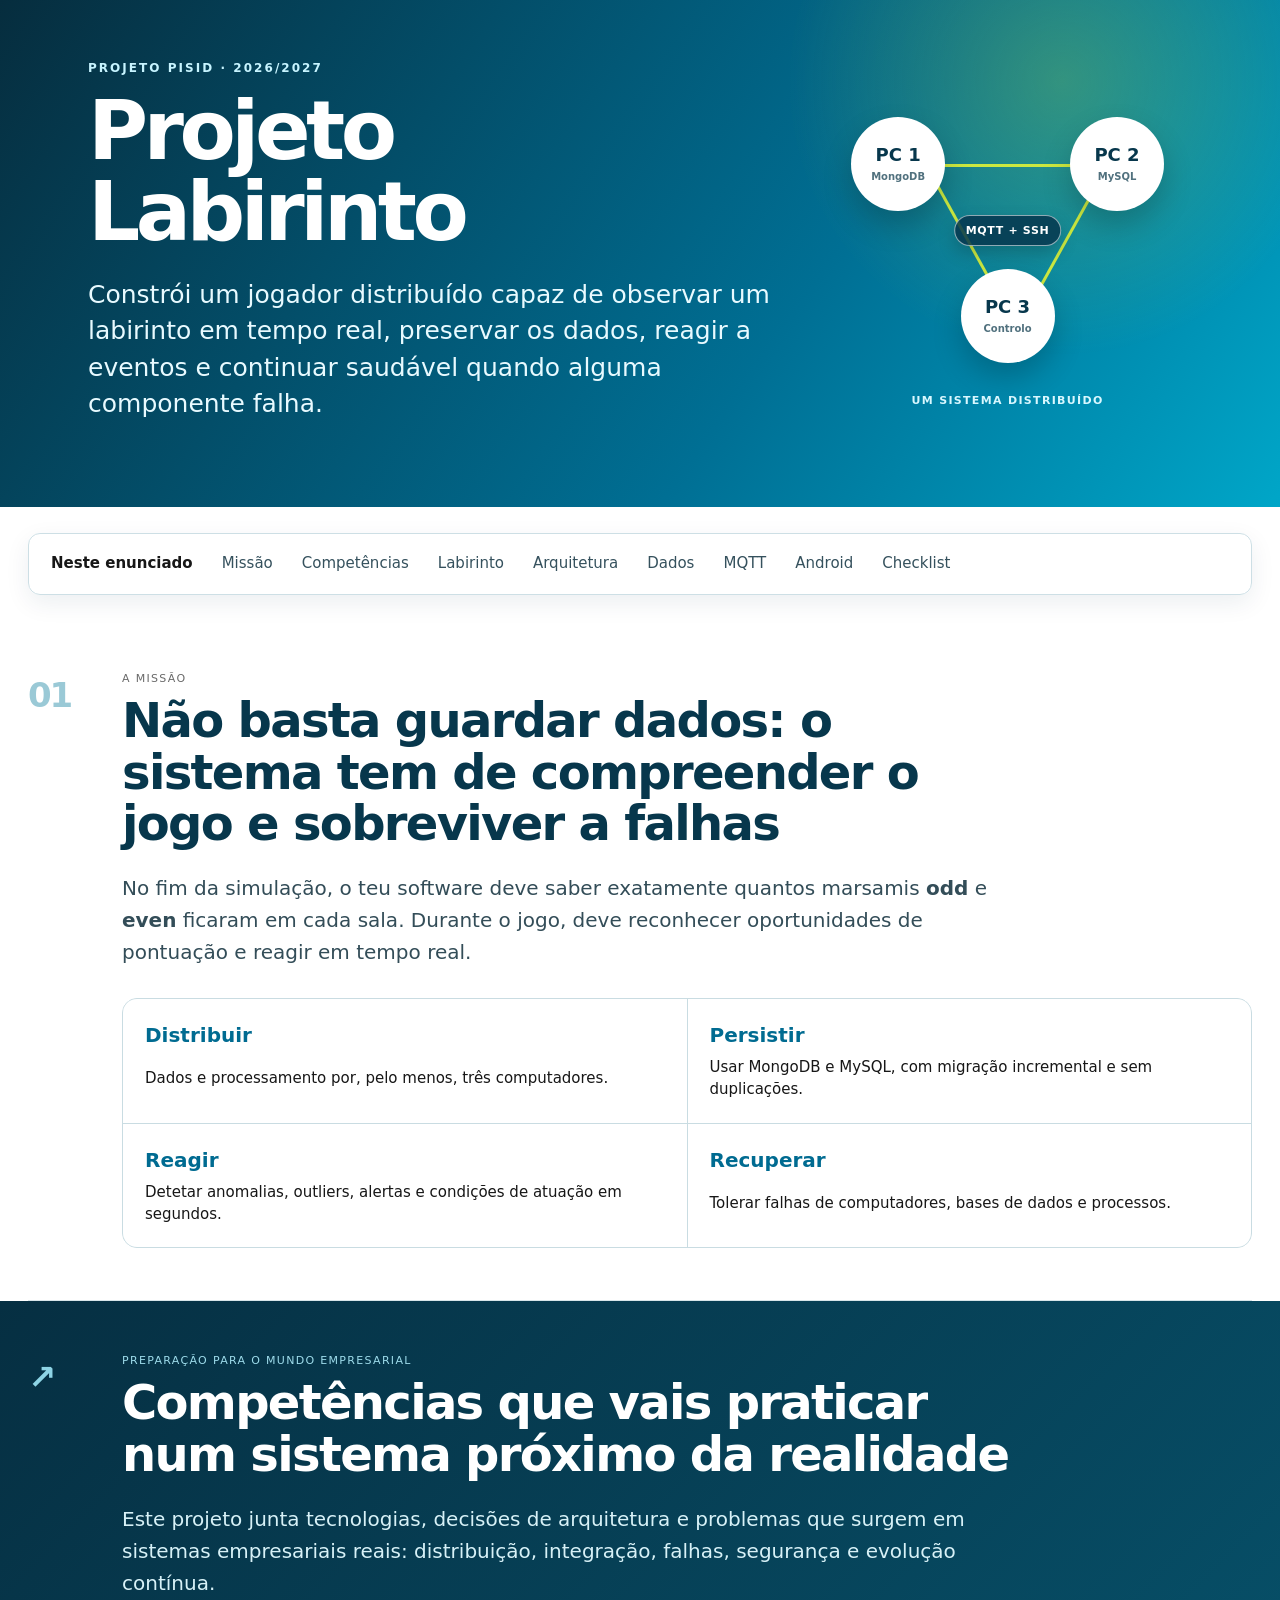
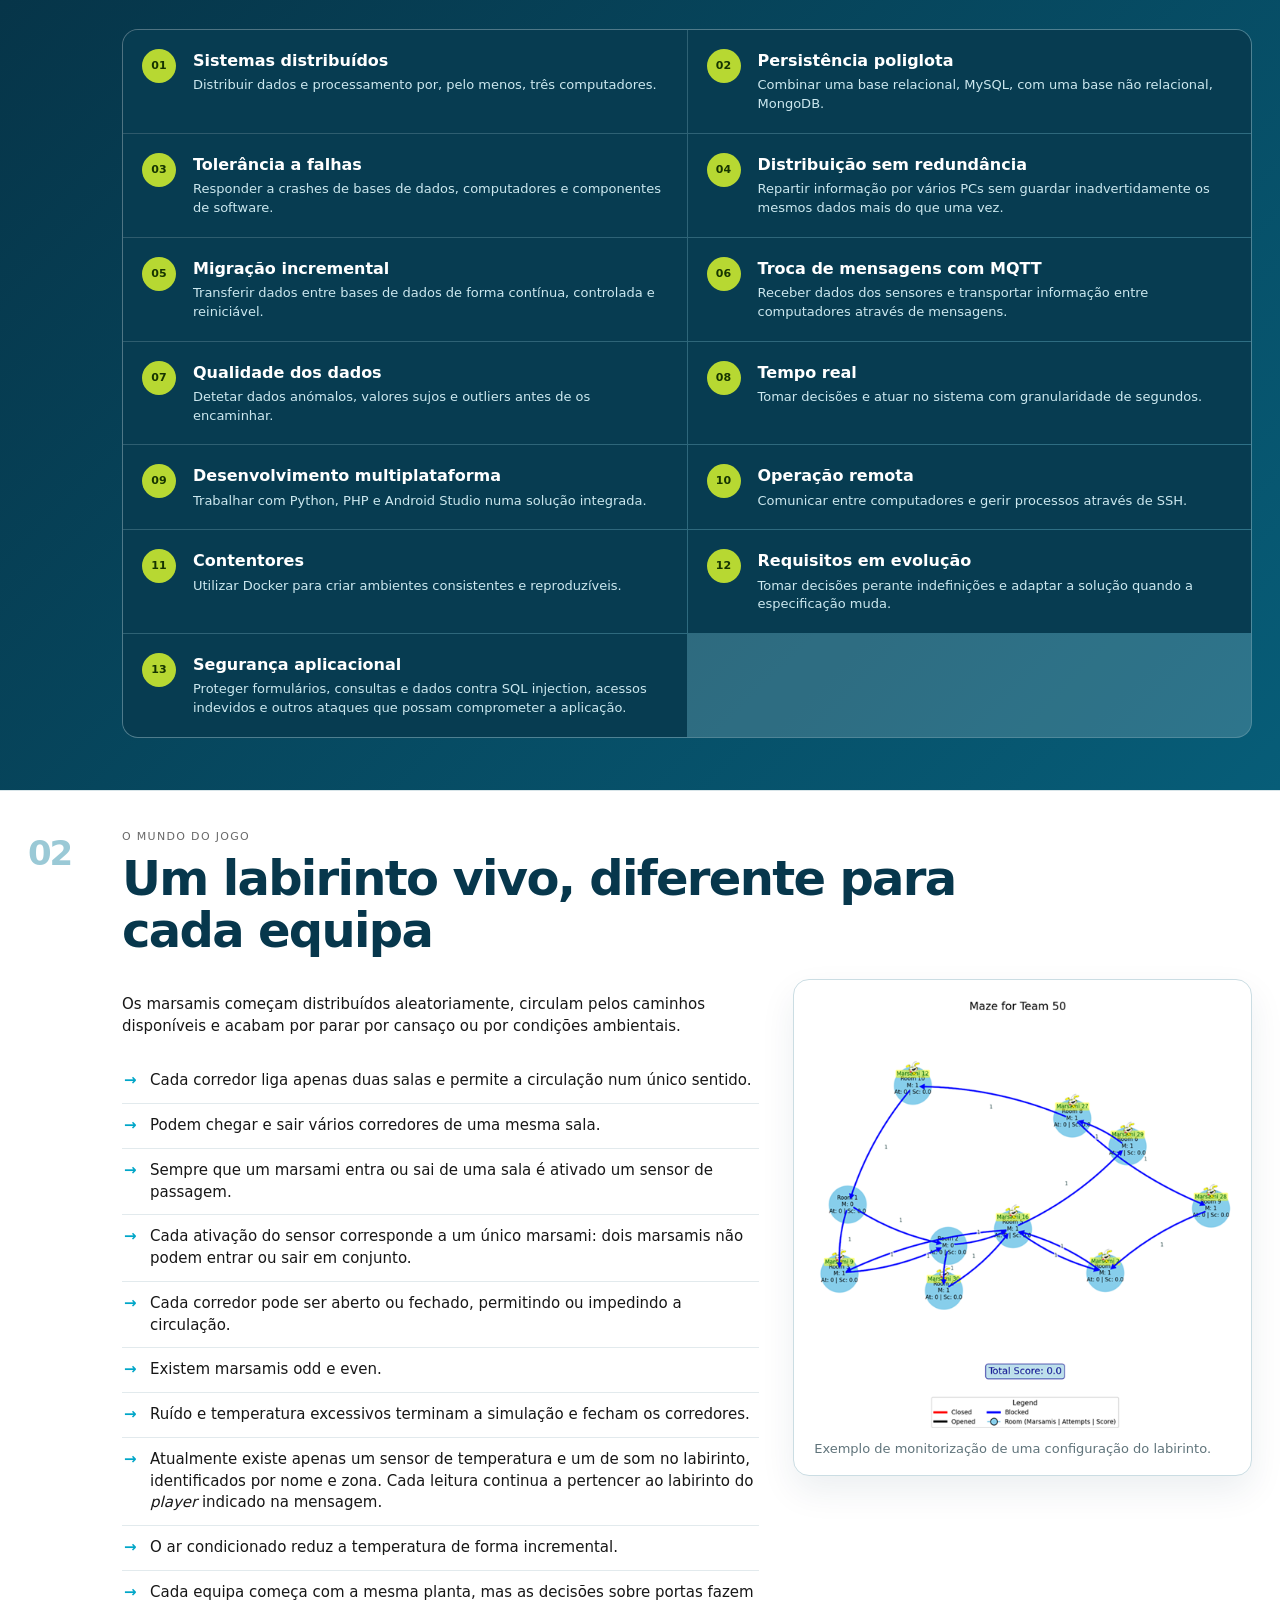
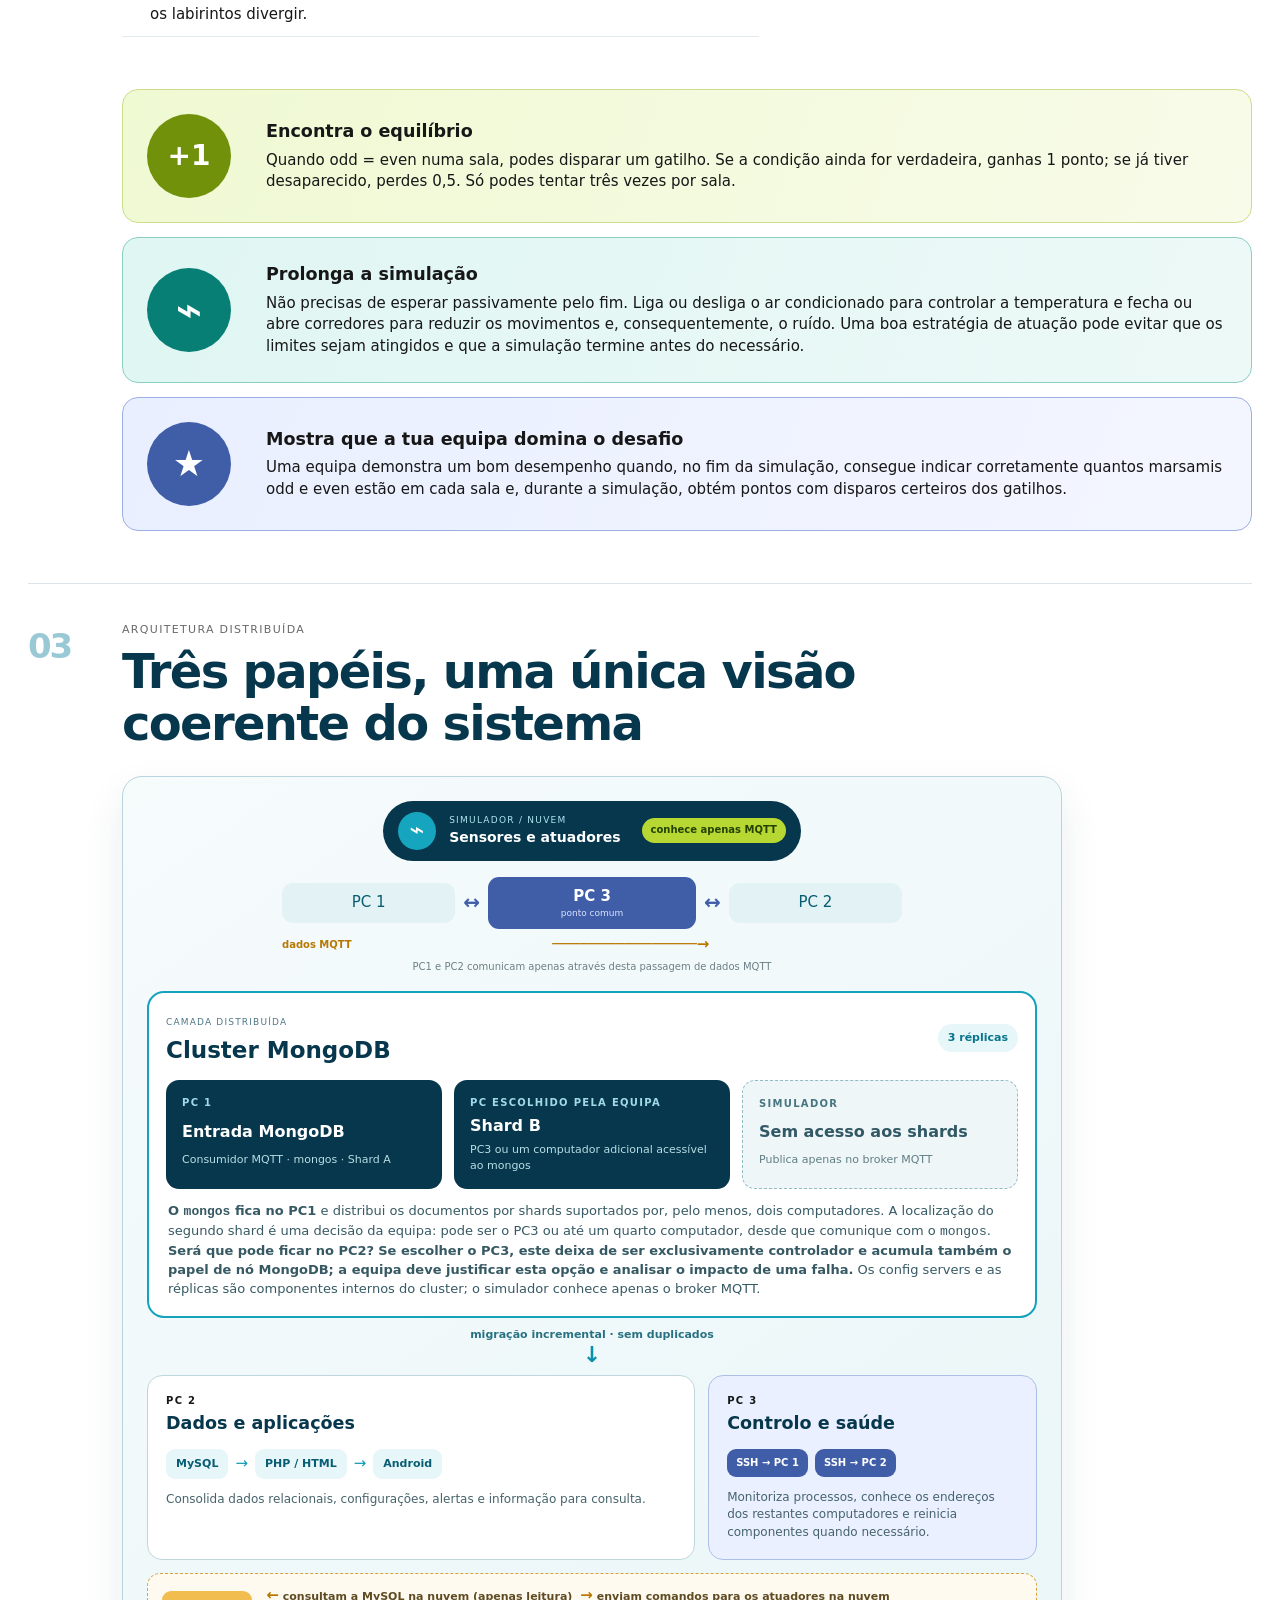
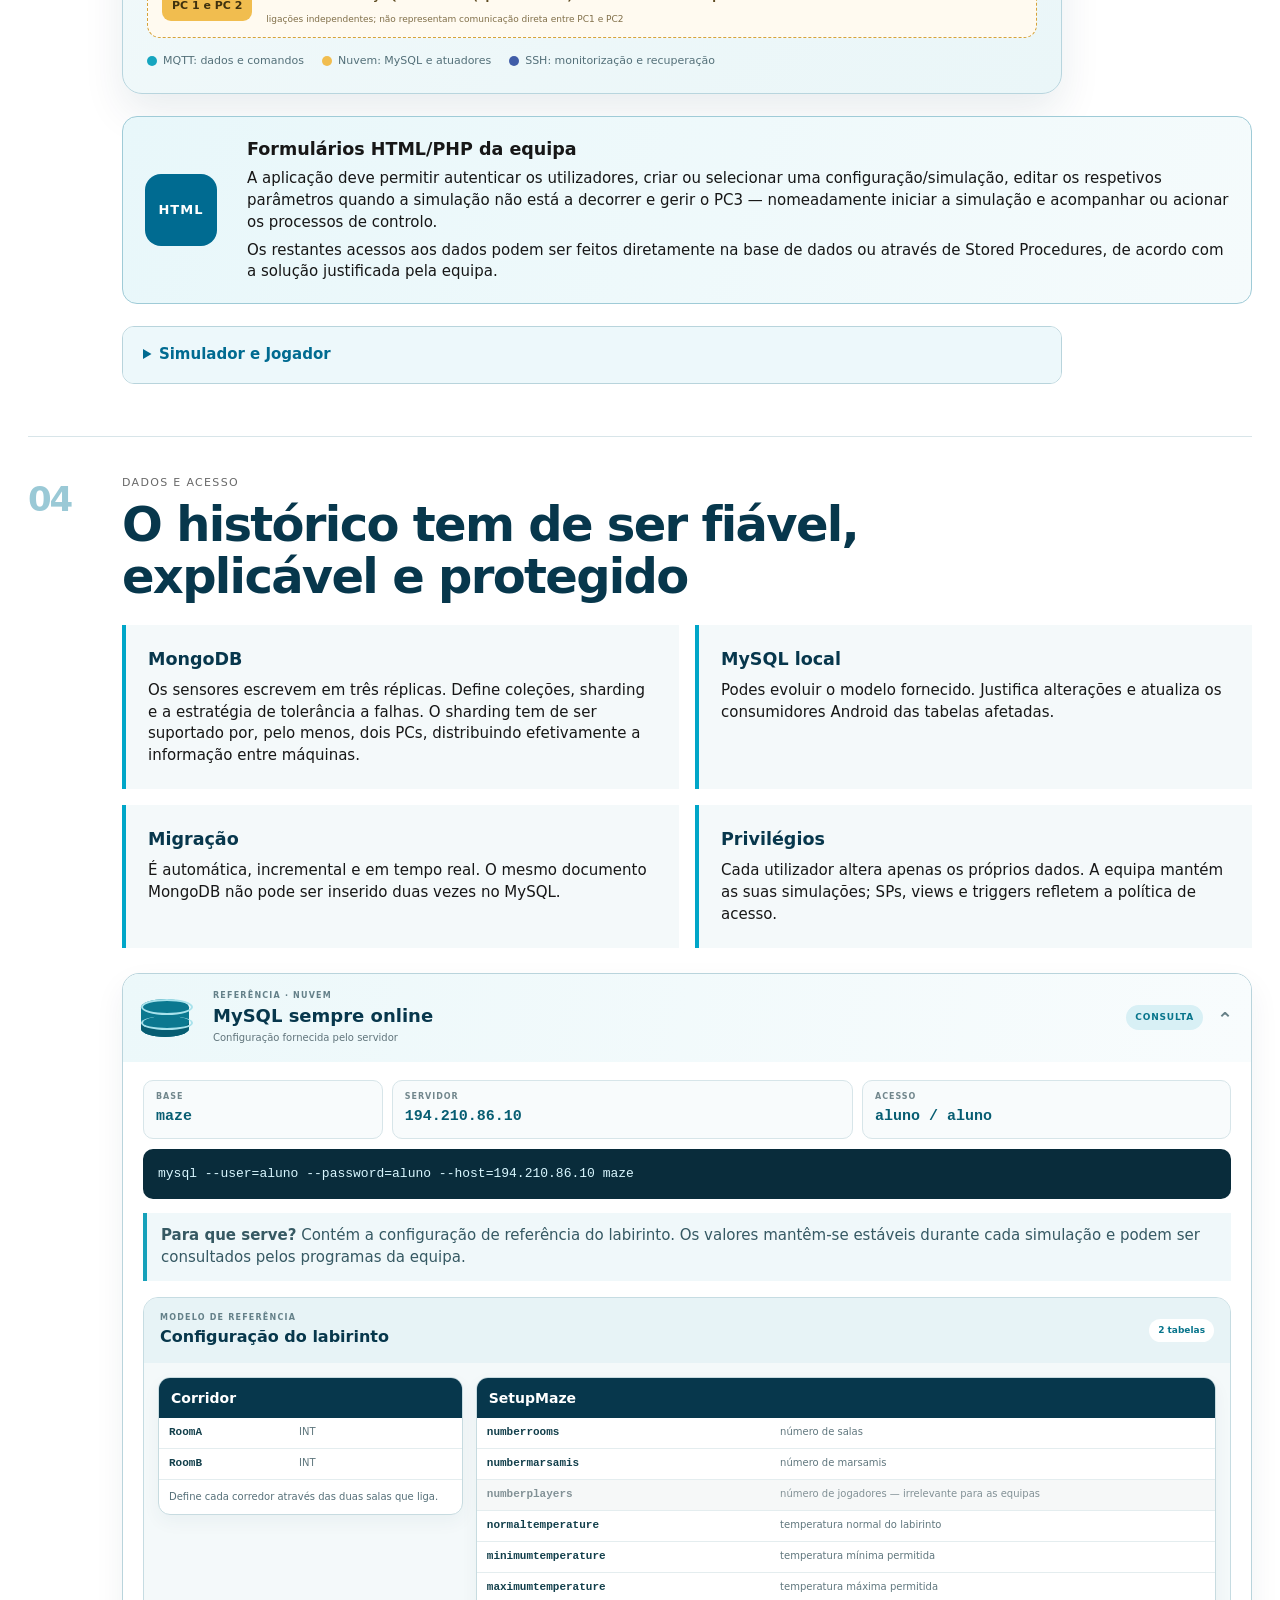
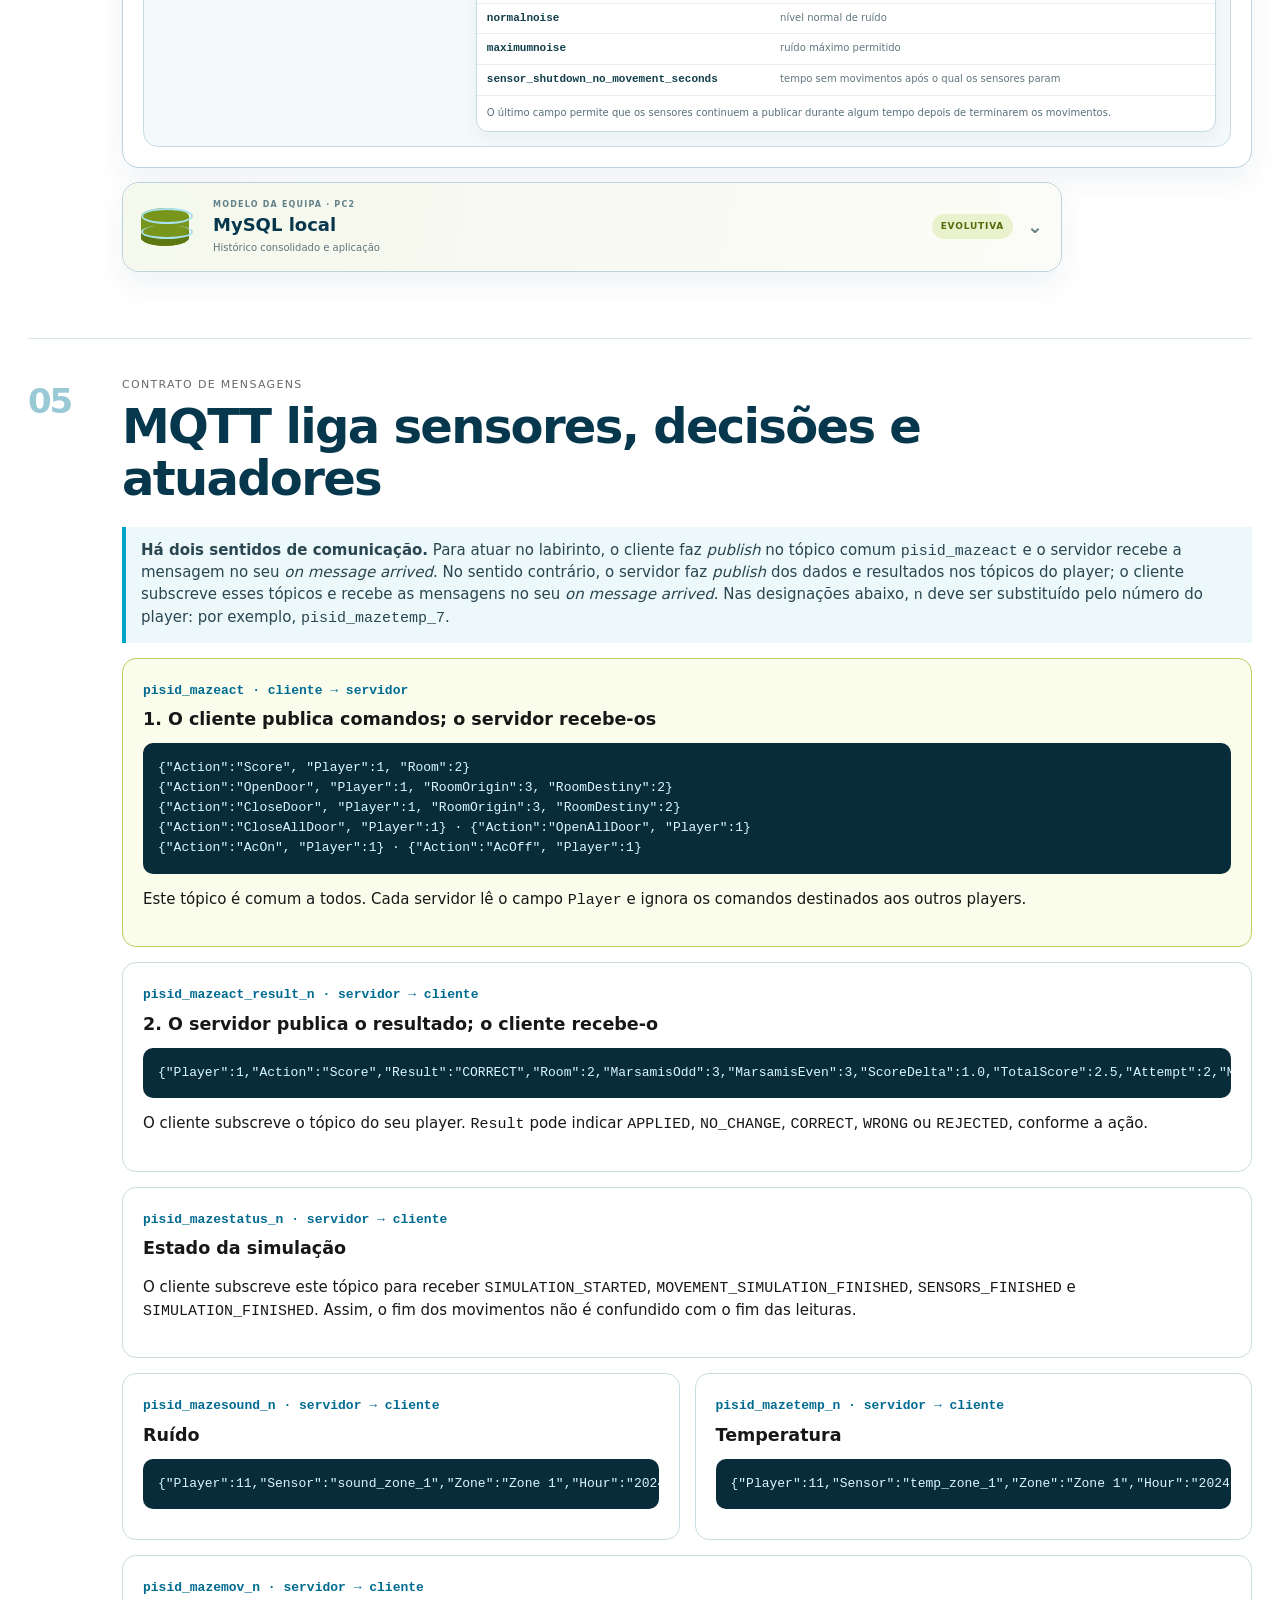
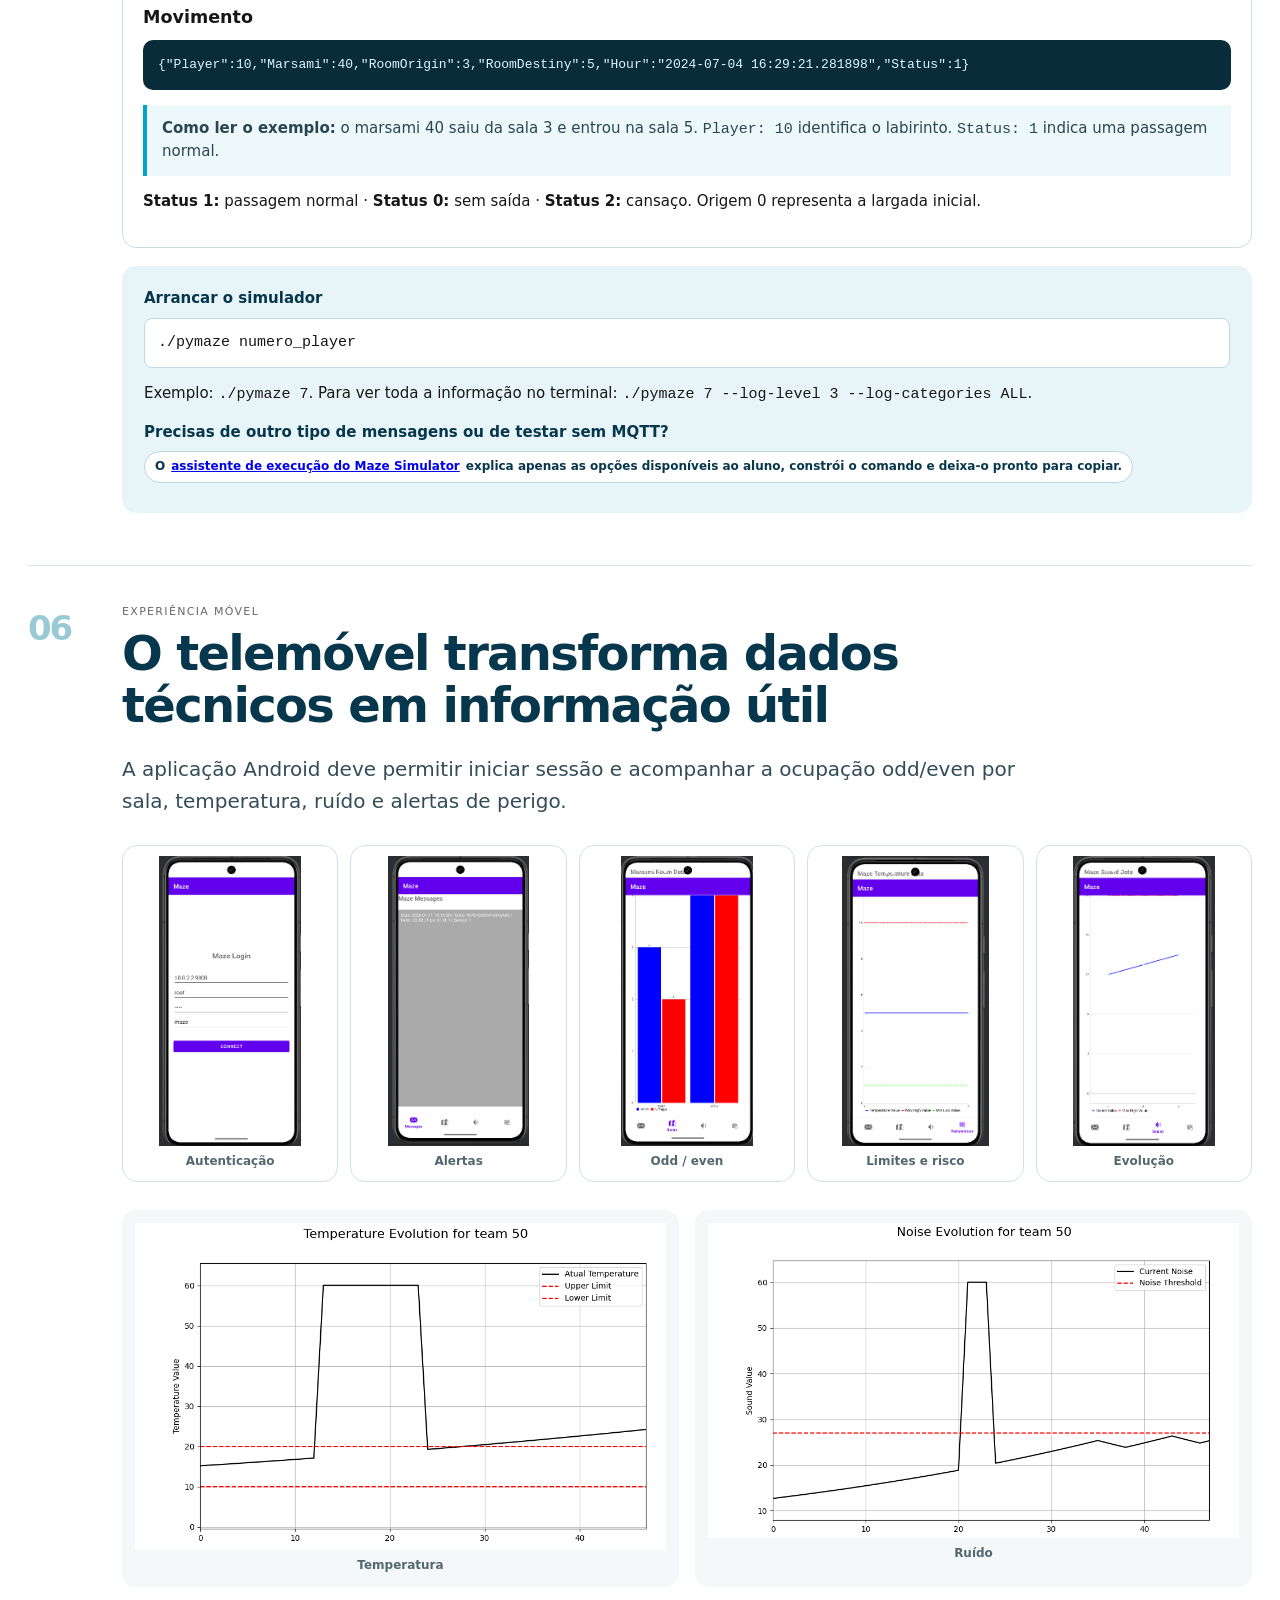
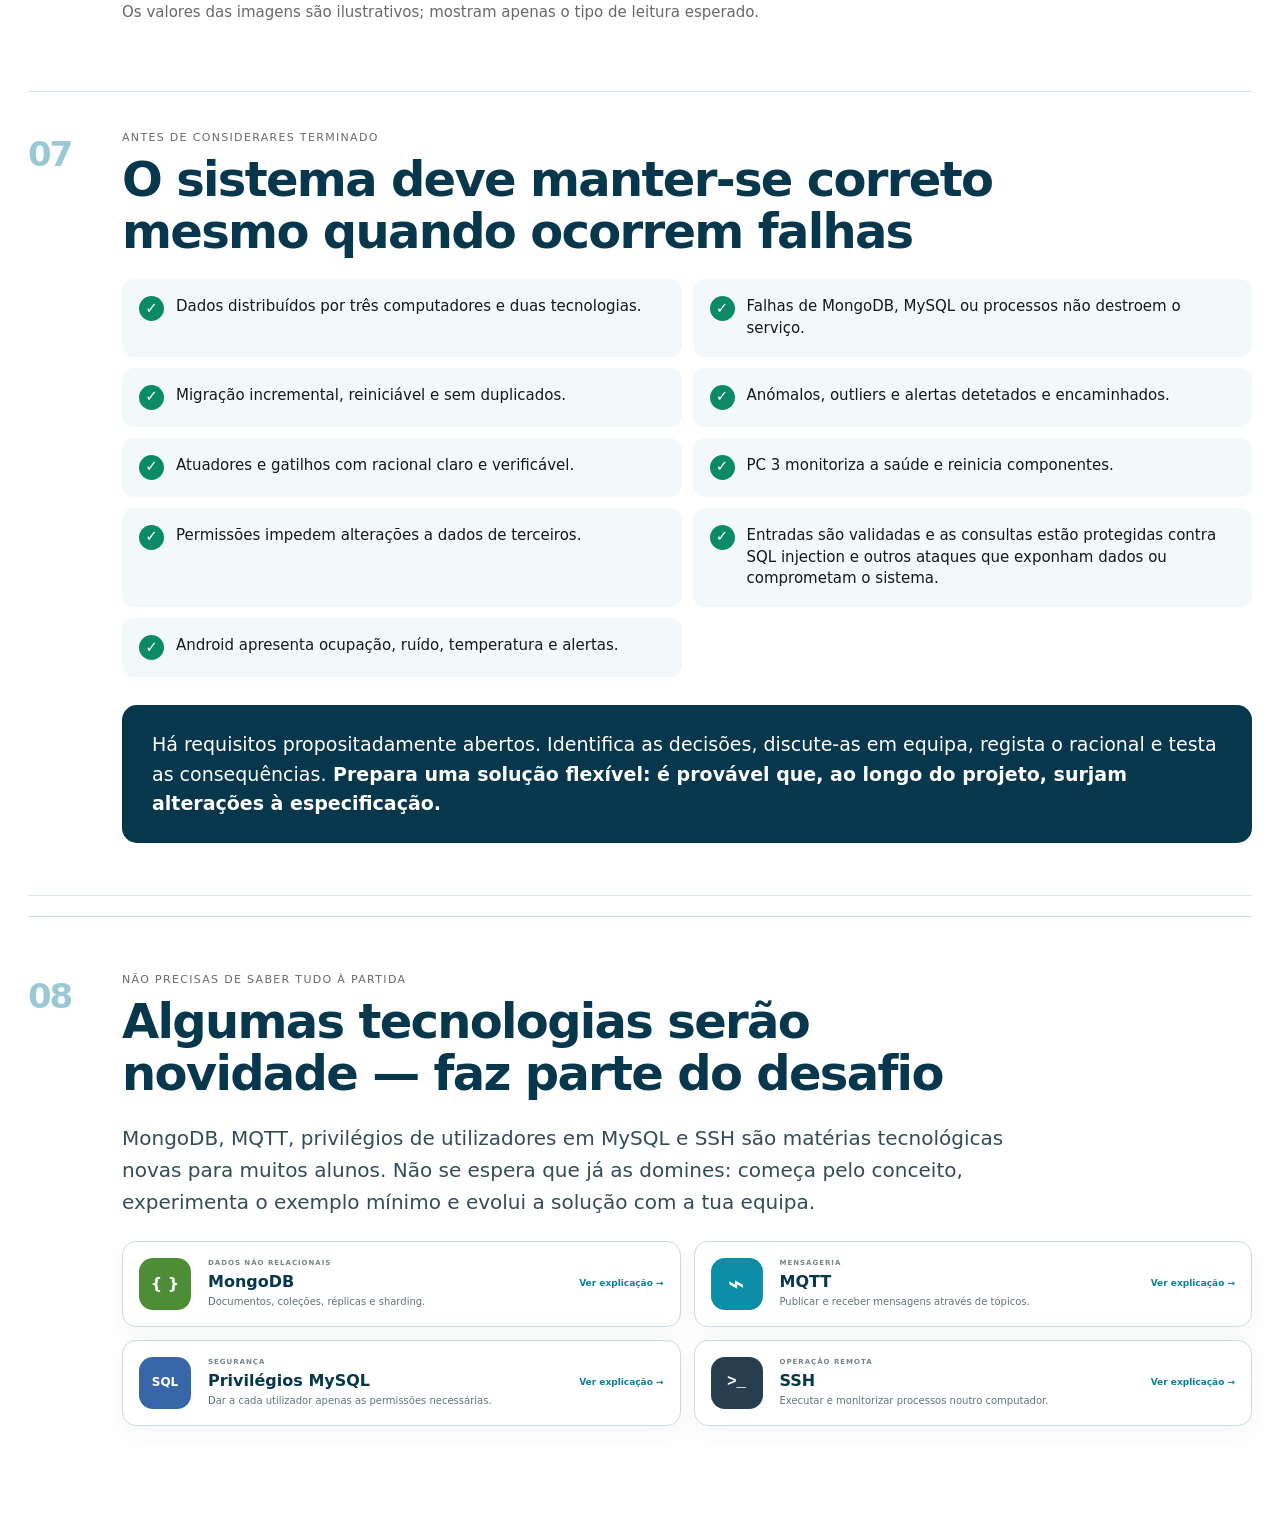
==== commit b6192a18: "Corrige destino da passagem MQTT" ====
--- a/enunciado.html
+++ b/enunciado.html
@@ -150,9 +150,9 @@
 <div class="section-copy">
 <div class="kicker">Arquitetura distribuída</div>
 <h2>Três papéis, uma única visão coerente do sistema</h2>
-<div class="architecture-map" role="img" aria-label="O simulador comunica apenas através de MQTT; o PC1 recebe as mensagens, envia dados por MQTT para o PC3 e aloja o mongos, que distribui dados por shards em pelo menos dois computadores escolhidos pela equipa; o PC2 mantém MySQL e a aplicação">
+<div class="architecture-map" role="img" aria-label="O simulador comunica apenas através de MQTT; o PC1 recebe as mensagens, envia dados por MQTT para o PC2 e aloja o mongos, que distribui dados por shards em pelo menos dois computadores escolhidos pela equipa; o PC2 mantém MySQL e a aplicação">
 <div class="arch-source"><span class="arch-source-icon">⌁</span><div><small>SIMULADOR / NUVEM</small><strong>Sensores e atuadores</strong></div><b>conhece apenas MQTT</b></div>
-<div class="network-topology"><span class="topology-pc1">PC 1</span><div class="topology-link-13"><i>↔</i><b>dados MQTT&nbsp;→</b></div><strong>PC 3<small>ponto comum</small></strong><i class="topology-link-32">↔</i><span class="topology-pc2">PC 2</span><em>PC1 e PC2 não comunicam diretamente</em></div>
+<div class="network-topology"><span class="topology-pc1">PC 1</span><i class="topology-link-13">↔</i><strong>PC 3<small>ponto comum</small></strong><i class="topology-link-32">↔</i><span class="topology-pc2">PC 2</span><div class="mqtt-link-12"><b>dados MQTT</b><i>────────────────→</i></div><em>PC1 e PC2 comunicam apenas através desta passagem de dados MQTT</em></div>
 <section class="mongo-cluster"><div class="mongo-cluster-head"><div><small>CAMADA DISTRIBUÍDA</small><h3>Cluster MongoDB</h3></div><span>3 réplicas</span></div><div class="mongo-nodes mongo-nodes-fixed"><article><div class="pc-label">PC 1</div><strong>Entrada MongoDB</strong><span>Consumidor MQTT · mongos · Shard A</span></article><article><div class="pc-label">PC ESCOLHIDO PELA EQUIPA</div><strong>Shard B</strong><span>PC3 ou um computador adicional acessível ao mongos</span></article><article class="mongo-external"><div class="pc-label">SIMULADOR</div><strong>Sem acesso aos shards</strong><span>Publica apenas no broker MQTT</span></article></div><p><b>O <code>mongos</code> fica no PC1</b> e distribui os documentos por shards suportados por, pelo menos, dois computadores. A localização do segundo shard é uma decisão da equipa: pode ser o PC3 ou até um quarto computador, desde que comunique com o <code>mongos</code>. <strong>Será que pode ficar no PC2?</strong> <strong>Se escolher o PC3, este deixa de ser exclusivamente controlador e acumula também o papel de nó MongoDB; a equipa deve justificar esta opção e analisar o impacto de uma falha.</strong> Os config servers e as réplicas são componentes internos do cluster; o simulador conhece apenas o broker MQTT.</p></section>
 <div class="arch-migration"><span>migração incremental · sem duplicados</span><i>↓</i></div>
 <div class="arch-bottom"><section class="pc2-services"><div class="pc-label">PC 2</div><h3>Dados e aplicações</h3><div class="service-chain"><span>MySQL</span><i>→</i><span>PHP / HTML</span><i>→</i><span>Android</span></div><p>Consolida dados relacionais, configurações, alertas e informação para consulta.</p></section><section class="pc3-control"><div class="pc-label">PC 3</div><h3>Controlo e saúde</h3><div class="ssh-links"><span>SSH → PC 1</span><span>SSH → PC 2</span></div><p>Monitoriza processos, conhece os endereços dos restantes computadores e reinicia componentes quando necessário.</p></section></div>
--- a/assets/assignment.css
+++ b/assets/assignment.css
@@ -68,7 +68,7 @@
 .mongo-cluster{padding:17px;border:2px solid #14a2bd;border-radius:17px;background:#fff}
 .mongo-cluster-head{display:flex;justify-content:space-between;align-items:center;gap:12px;padding-bottom:13px}
 .mongo-cluster-head small{font-size:9px;letter-spacing:.13em;color:#4c7784}.mongo-cluster h3{margin:2px 0 0;color:var(--navy);font-size:23px}.mongo-cluster-head>span{padding:6px 10px;border-radius:18px;background:#e7f6f9;color:#08758c;font-size:11px;font-weight:900}
-.network-topology{display:grid;grid-template-columns:1fr auto 1.2fr auto 1fr;align-items:center;gap:8px;max-width:620px;margin:0 auto 16px;text-align:center}.network-topology>span,.network-topology>strong{padding:9px 12px;border-radius:11px}.network-topology>span{background:#e2f2f5;color:#075d72}.network-topology>strong{display:grid;background:#405da8;color:#fff}.network-topology>strong small{font-size:9px;font-weight:500;color:#dbe4ff}.network-topology i{color:#405da8;font-size:20px;font-style:normal;font-weight:900}.topology-link-13{display:grid;gap:1px;min-width:78px}.topology-link-13 i{line-height:1}.topology-link-13 b{color:#b87800;font-size:10px;line-height:1.2;white-space:nowrap}.network-topology em{grid-column:1/-1;color:#6b7f86;font-size:10px;font-style:normal}.mongo-nodes{display:grid;grid-template-columns:repeat(3,1fr);gap:12px}.mongo-nodes article{position:relative;display:grid;gap:4px;padding:16px;border-radius:13px;background:#07374c;color:#fff}.mongo-nodes .pc-label{color:#9fdae6}.mongo-nodes strong{font-size:16px}.mongo-nodes span{font-size:11px;color:#b8dde4}.mongo-cluster>p{margin:13px 2px 0;color:#365963;font-size:13px}
+.network-topology{display:grid;grid-template-columns:1fr auto 1.2fr auto 1fr;align-items:center;gap:8px;max-width:620px;margin:0 auto 16px;text-align:center}.network-topology>span,.network-topology>strong{padding:9px 12px;border-radius:11px}.network-topology>span{background:#e2f2f5;color:#075d72}.network-topology>strong{display:grid;background:#405da8;color:#fff}.network-topology>strong small{font-size:9px;font-weight:500;color:#dbe4ff}.network-topology i{color:#405da8;font-size:20px;font-style:normal;font-weight:900}.mqtt-link-12{grid-column:1/-1;display:grid;grid-template-columns:auto 1fr;align-items:center;gap:8px;color:#b87800}.mqtt-link-12 b{font-size:10px;white-space:nowrap}.mqtt-link-12 i{overflow:hidden;color:#b87800;font-size:15px;line-height:1;white-space:nowrap}.network-topology em{grid-column:1/-1;color:#6b7f86;font-size:10px;font-style:normal}.mongo-nodes{display:grid;grid-template-columns:repeat(3,1fr);gap:12px}.mongo-nodes article{position:relative;display:grid;gap:4px;padding:16px;border-radius:13px;background:#07374c;color:#fff}.mongo-nodes .pc-label{color:#9fdae6}.mongo-nodes strong{font-size:16px}.mongo-nodes span{font-size:11px;color:#b8dde4}.mongo-cluster>p{margin:13px 2px 0;color:#365963;font-size:13px}
 .mongo-nodes .mongo-external{background:#eef6f8;color:#315864;border:1px dashed #8dbbc6}.mongo-nodes .mongo-external .pc-label{color:#477580}.mongo-nodes .mongo-external span{color:#607d85}
 .pc-label{font-size:10px;font-weight:900;letter-spacing:.13em;text-transform:uppercase}
 .arch-migration{display:grid;place-items:center;gap:1px;padding:9px;color:#287181;font-size:11px;font-weight:800;text-align:center}.arch-migration i{font-size:22px;font-style:normal;line-height:1;color:#0a90aa}
@@ -159,7 +159,7 @@
 .technology-intro{margin-top:20px;padding-top:55px;border-top:1px solid #c9dce2}.technology-cards{display:grid;grid-template-columns:repeat(2,1fr);gap:13px;margin-top:23px}.technology-cards>a{display:grid;grid-template-columns:56px 1fr auto;align-items:center;gap:13px;padding:16px;border:1px solid #c8dce2;border-radius:14px;background:#fff;color:inherit;text-decoration:none;box-shadow:0 9px 24px #07374c0b;transition:transform .18s,border-color .18s,box-shadow .18s}.technology-cards>a:hover{transform:translateY(-2px);border-color:#159db6;box-shadow:0 13px 28px #07374c16}.tech-symbol{display:grid;place-items:center;width:52px;height:52px;border-radius:14px;color:#fff;font-size:16px;font-weight:900}.mongo-symbol{background:#4d8d36}.mqtt-symbol{background:#0d8ea8;font-size:28px}.mysql-symbol{background:#3665a8;font-size:12px}.ssh-symbol{background:#263e50;font-family:ui-monospace,monospace}.technology-cards a>div{display:grid;gap:2px}.technology-cards small{color:#72878d;font-size:7px;font-weight:900;letter-spacing:.14em}.technology-cards strong{color:var(--navy);font-size:16px}.technology-cards p{margin:0;color:#60747b;font-size:10px}.technology-cards a>b{color:#07829b;font-size:9px;white-space:nowrap}
 @media(max-width:700px){.technology-cards{grid-template-columns:1fr}.technology-cards>a{grid-template-columns:52px 1fr}.technology-cards a>b{grid-column:2}}
 @media(max-width:620px){.career-section{margin:0 -16px;padding:42px 16px}.competency-grid{grid-template-columns:1fr}}
-@media(max-width:700px){.architecture-map{padding:14px}.mongo-nodes,.arch-bottom{grid-template-columns:1fr}.arch-source{width:100%;border-radius:14px}.mongo-cluster-head{align-items:flex-start}.service-chain{align-items:flex-start}.cloud-side-flow{grid-template-columns:1fr}.cloud-side-flow>strong{grid-row:auto;width:max-content}.cloud-side-flow>div{display:grid}.arch-legend{display:grid;gap:7px}.network-topology{grid-template-columns:1fr auto 1fr}.topology-pc1{grid-column:1;grid-row:1}.topology-link-13{grid-column:1/3;grid-row:2;justify-self:center}.network-topology>strong{grid-column:2;grid-row:1}.topology-link-32{grid-column:2;grid-row:3}.topology-pc2{grid-column:3;grid-row:1}.network-topology em{grid-column:1/-1}}
+@media(max-width:700px){.architecture-map{padding:14px}.mongo-nodes,.arch-bottom{grid-template-columns:1fr}.arch-source{width:100%;border-radius:14px}.mongo-cluster-head{align-items:flex-start}.service-chain{align-items:flex-start}.cloud-side-flow{grid-template-columns:1fr}.cloud-side-flow>strong{grid-row:auto;width:max-content}.cloud-side-flow>div{display:grid}.arch-legend{display:grid;gap:7px}.network-topology{grid-template-columns:1fr auto 1fr}.topology-pc1{grid-column:1;grid-row:1}.topology-link-13{grid-column:1/3;grid-row:2}.network-topology>strong{grid-column:2;grid-row:1}.topology-link-32{grid-column:2/4;grid-row:2}.topology-pc2{grid-column:3;grid-row:1}.mqtt-link-12{grid-row:3}.network-topology em{grid-column:1/-1}}
 @media(max-width:620px){.assignment{padding:0 16px 40px}
 .assignment-hero{margin:0 -16px;padding:45px 22px;min-height:370px}
 .assignment-section{display:block}
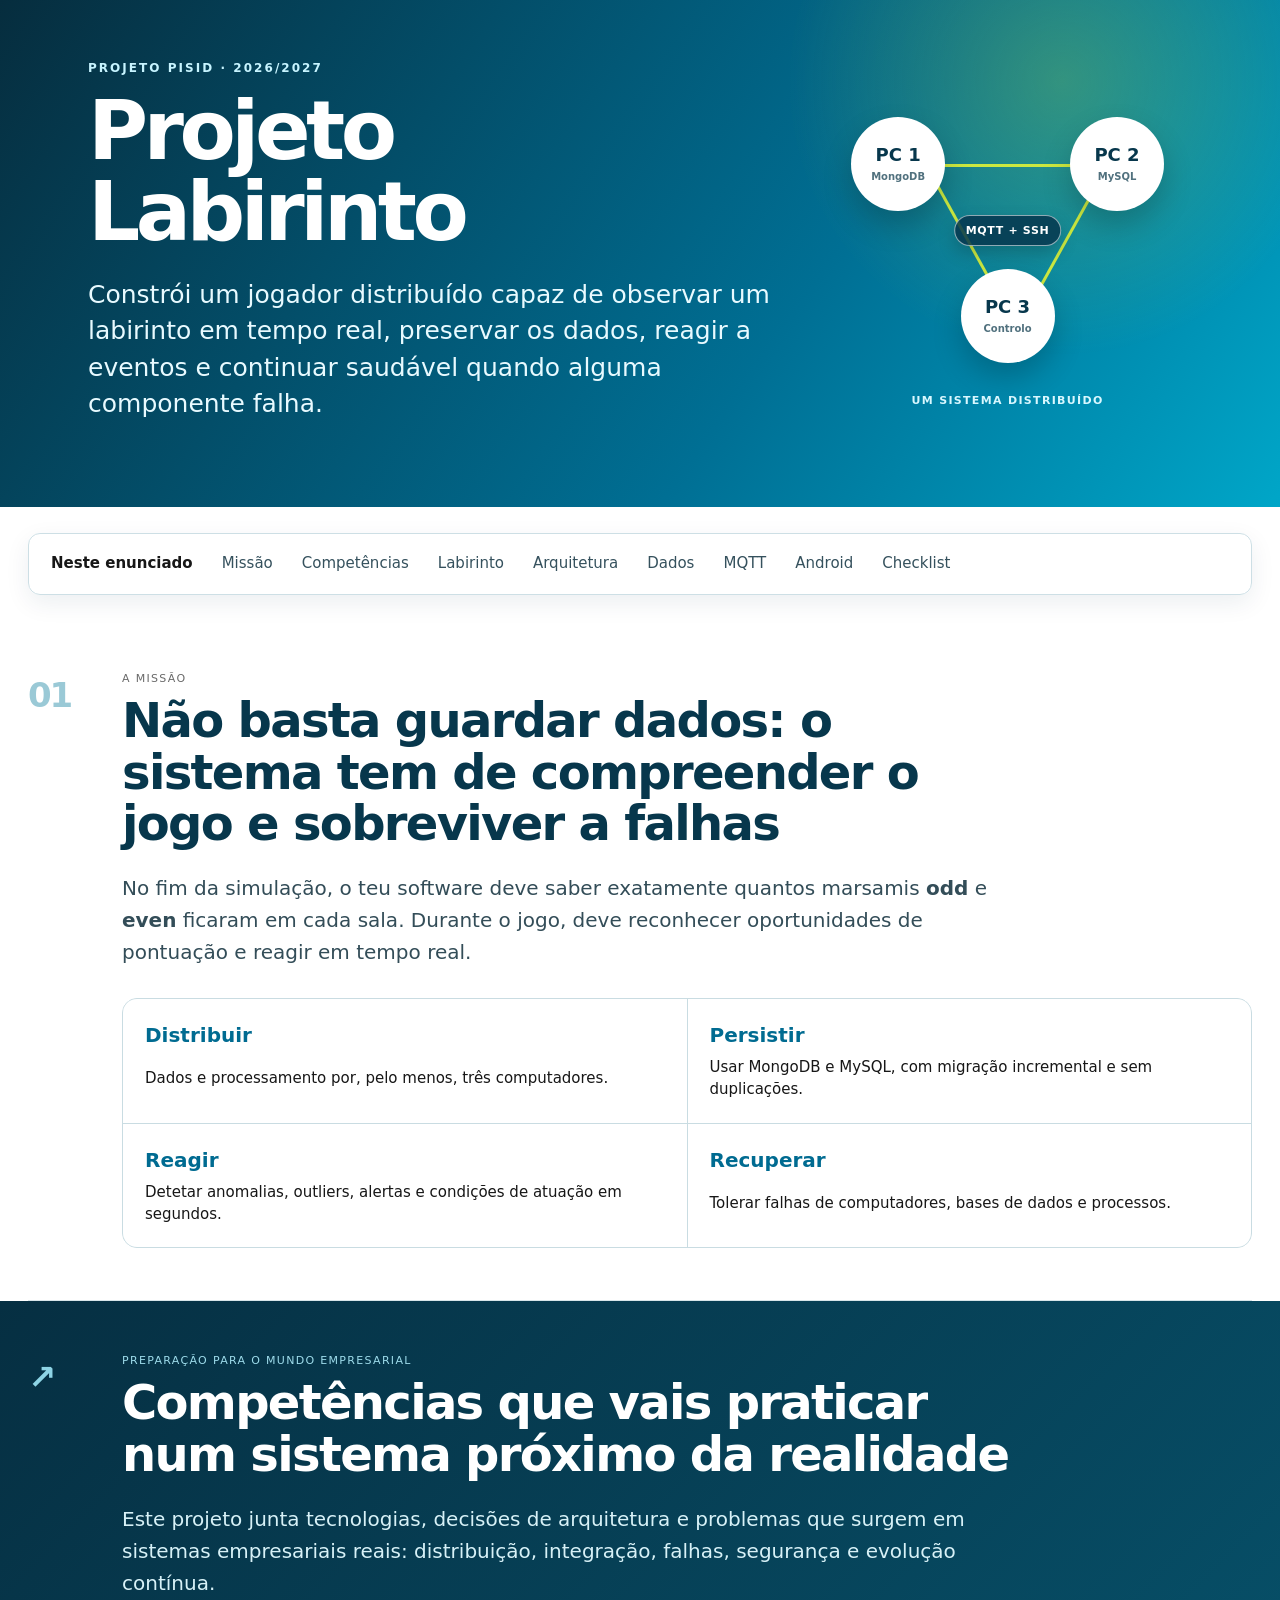
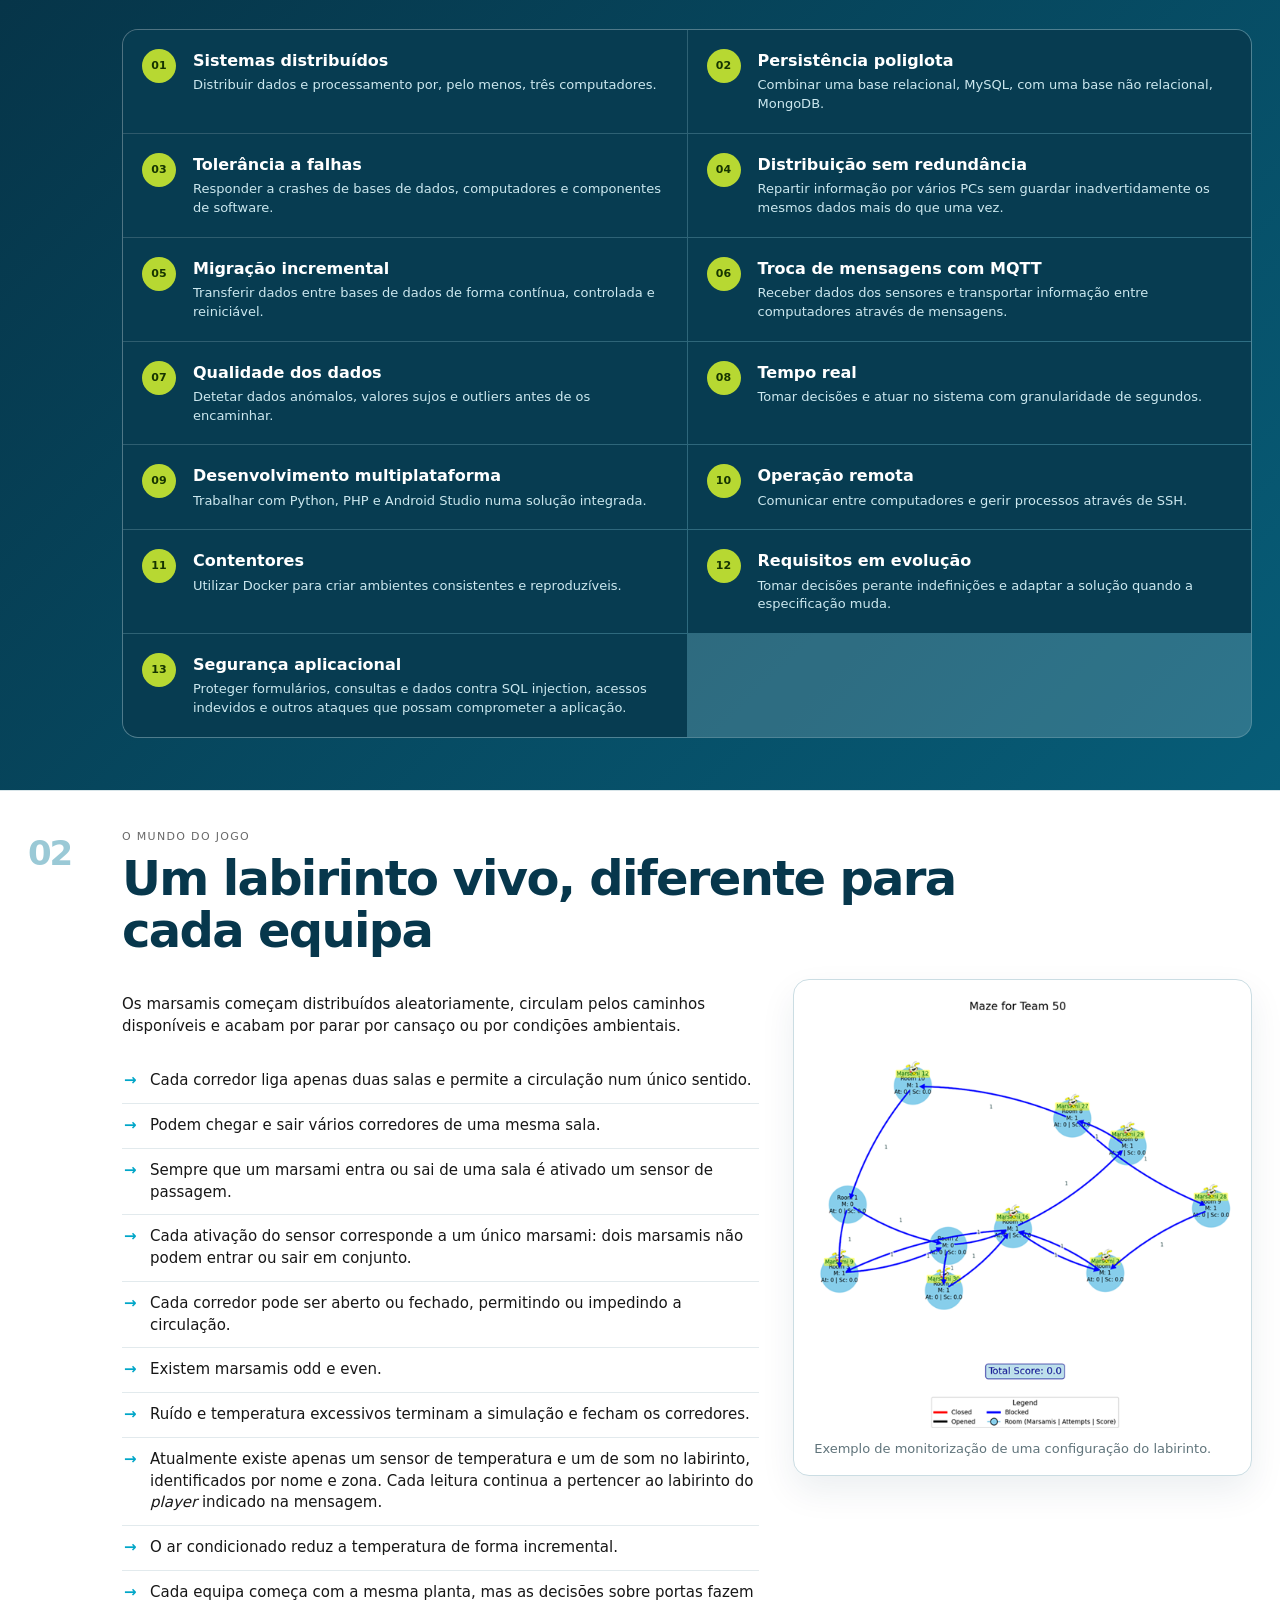
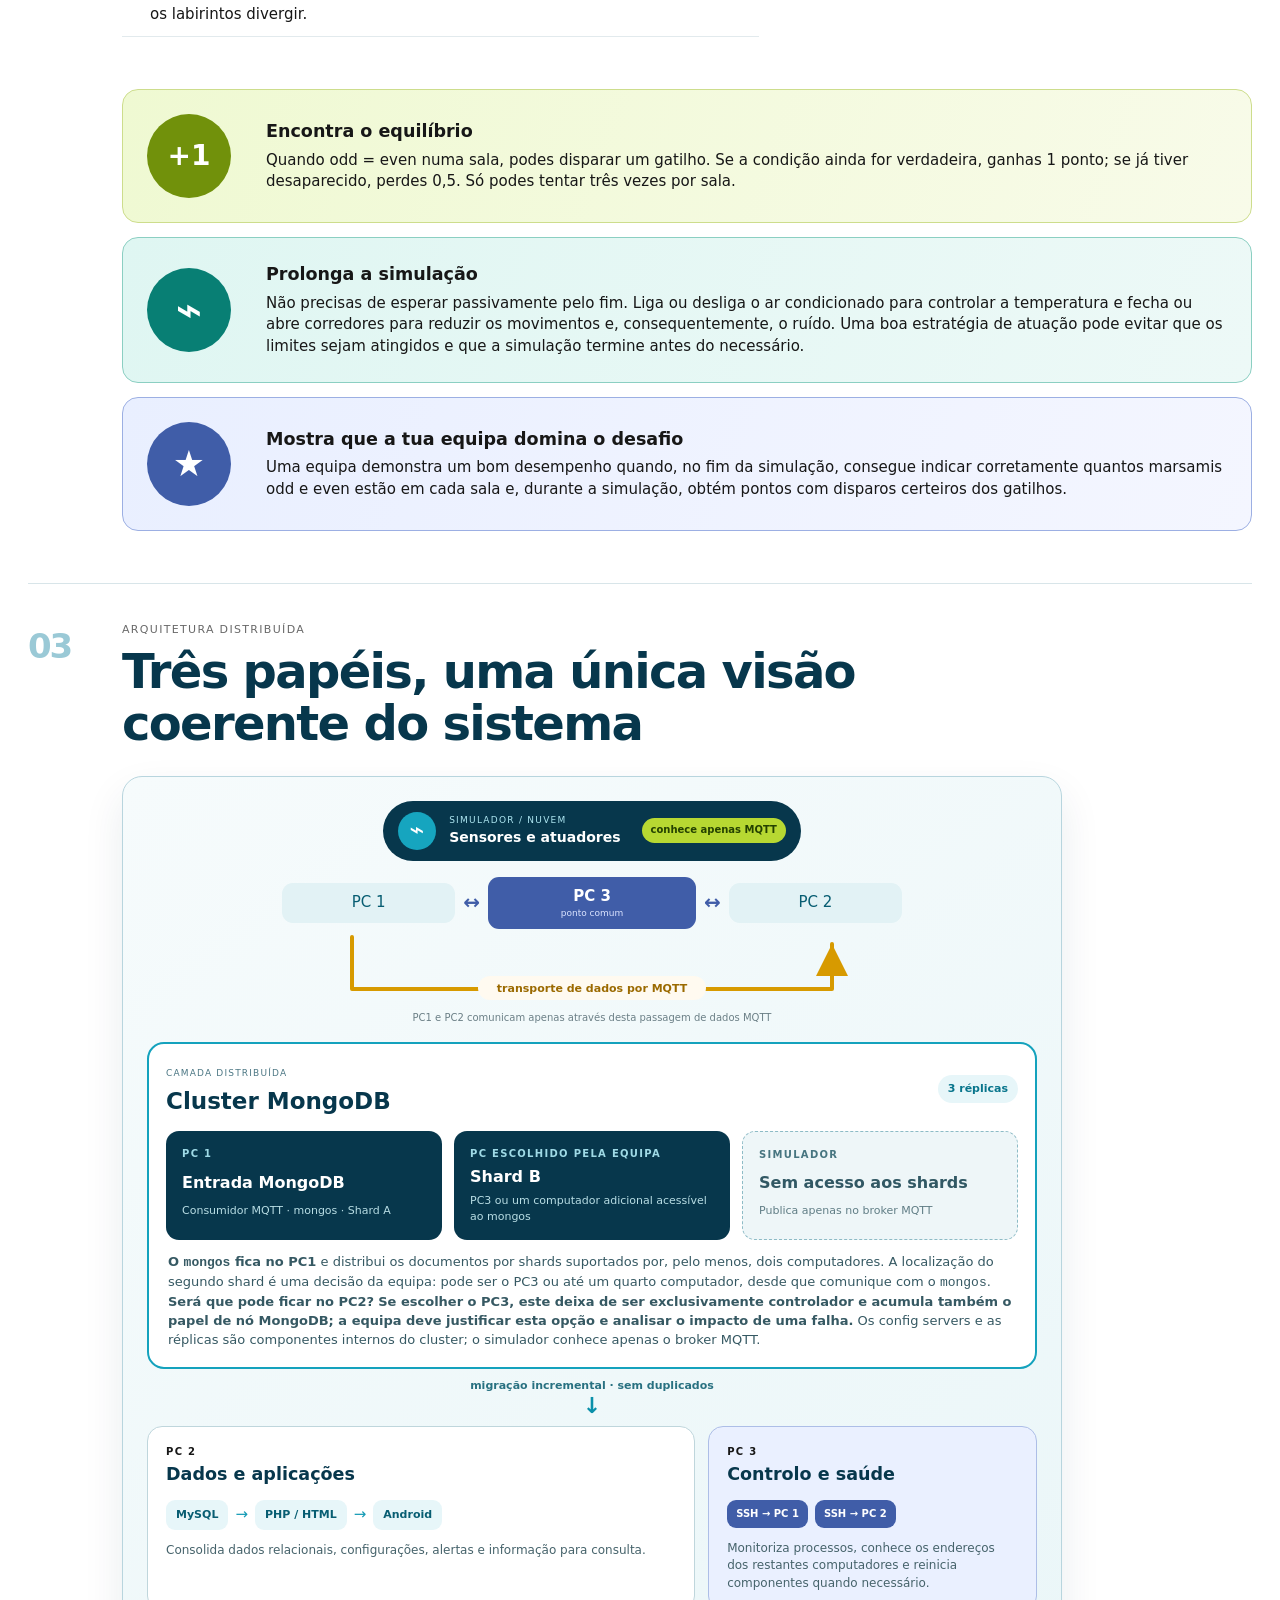
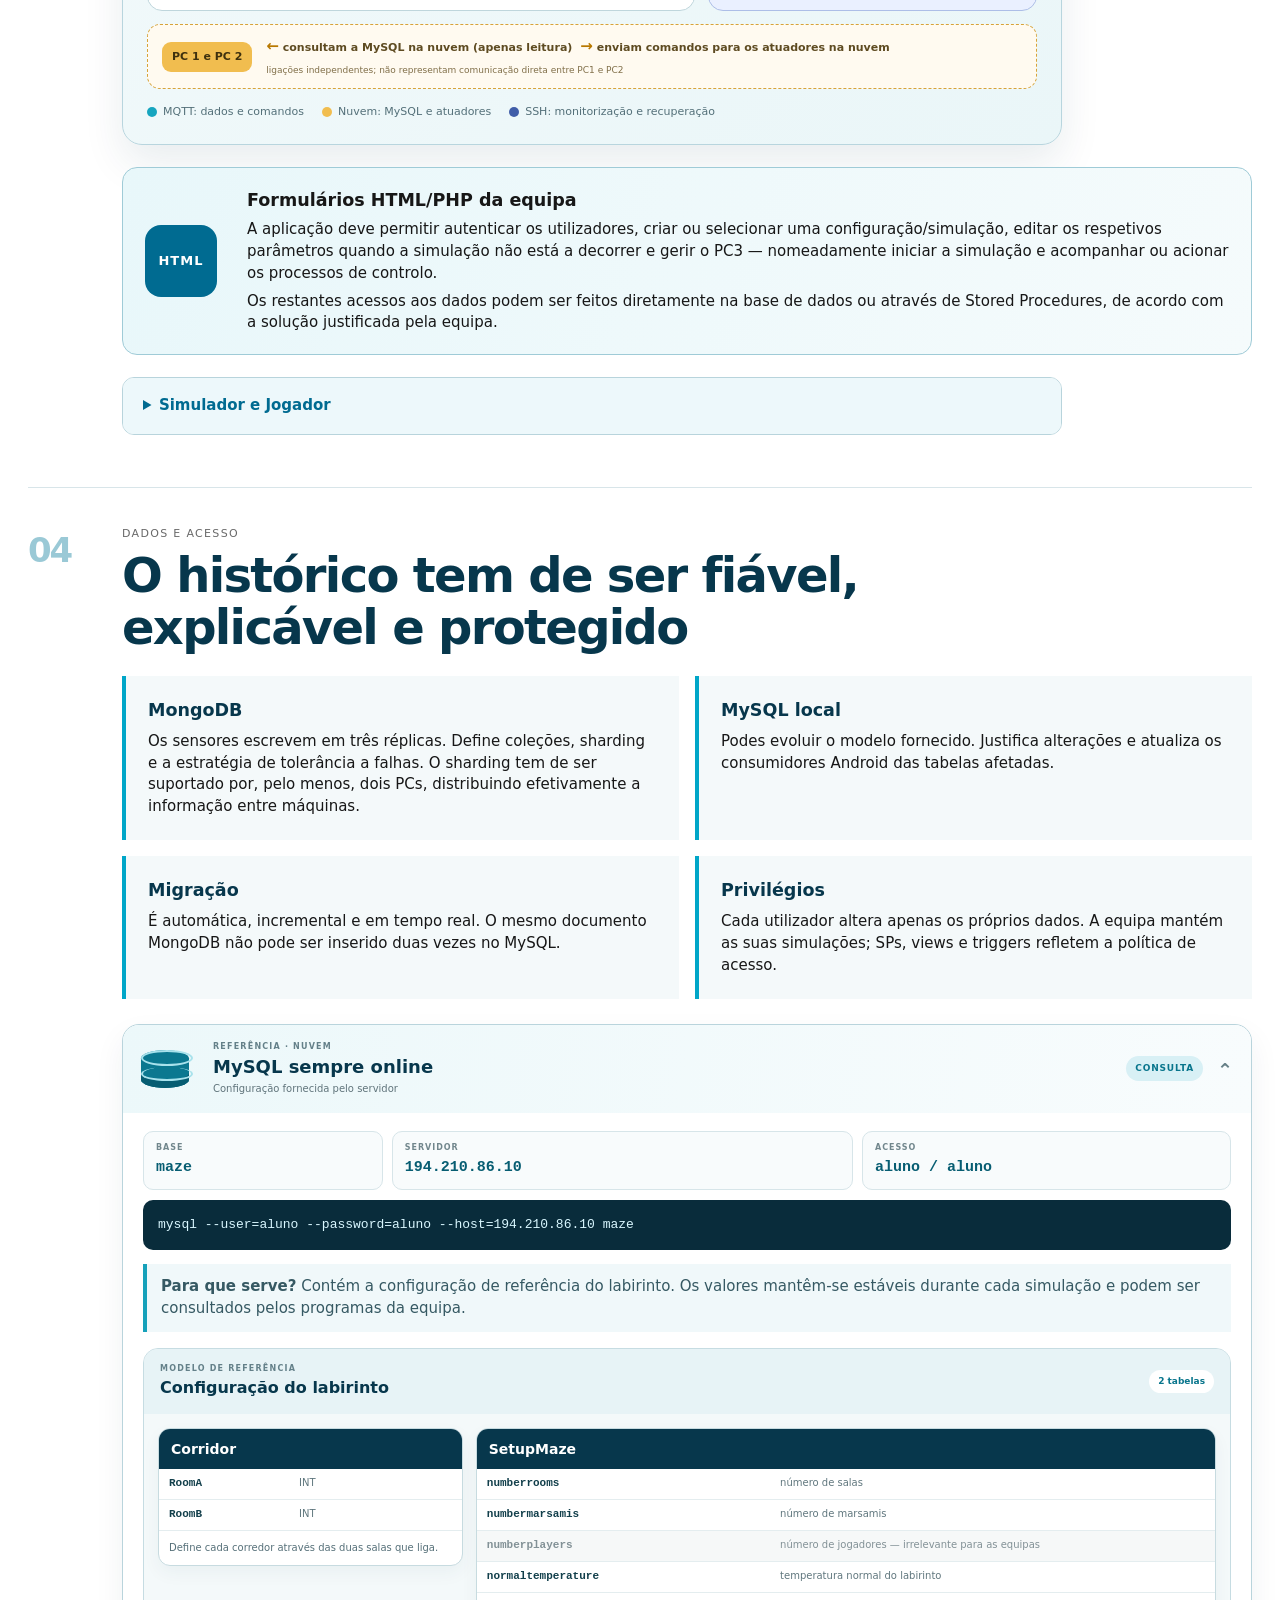
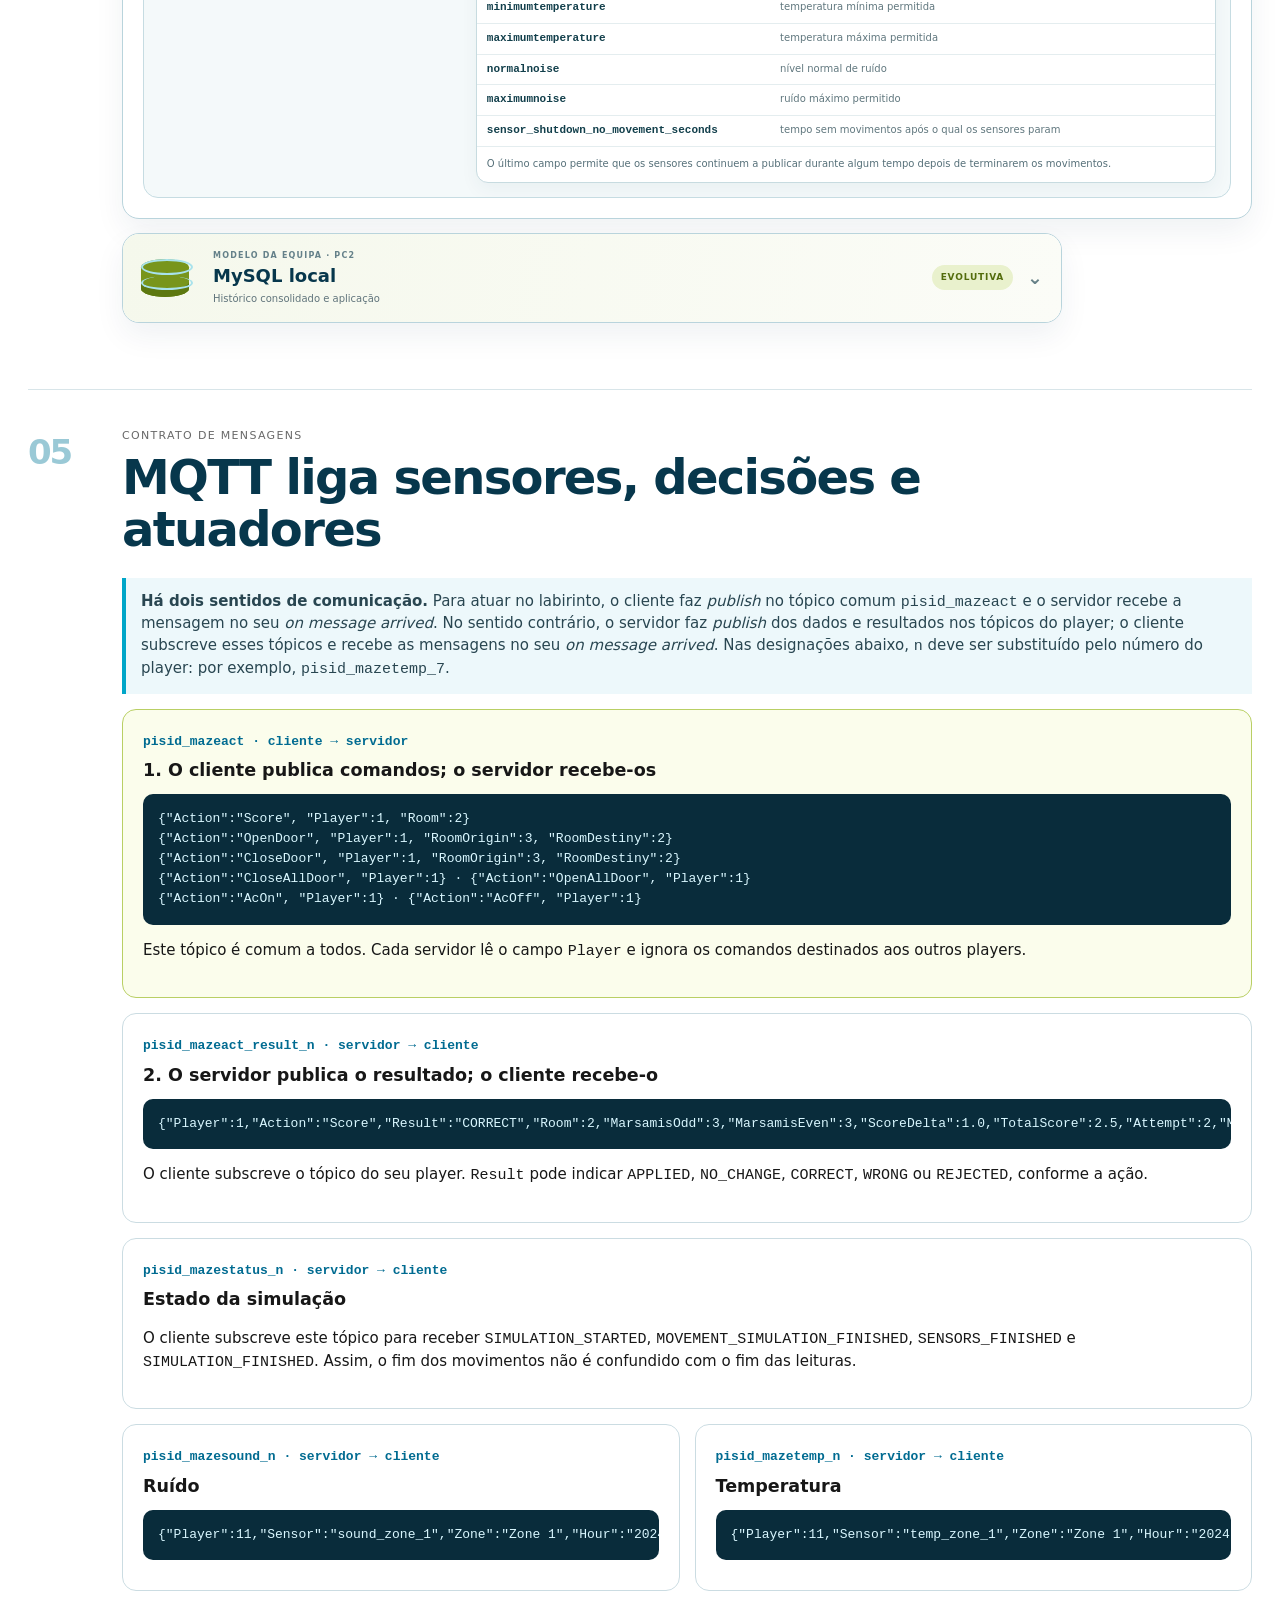
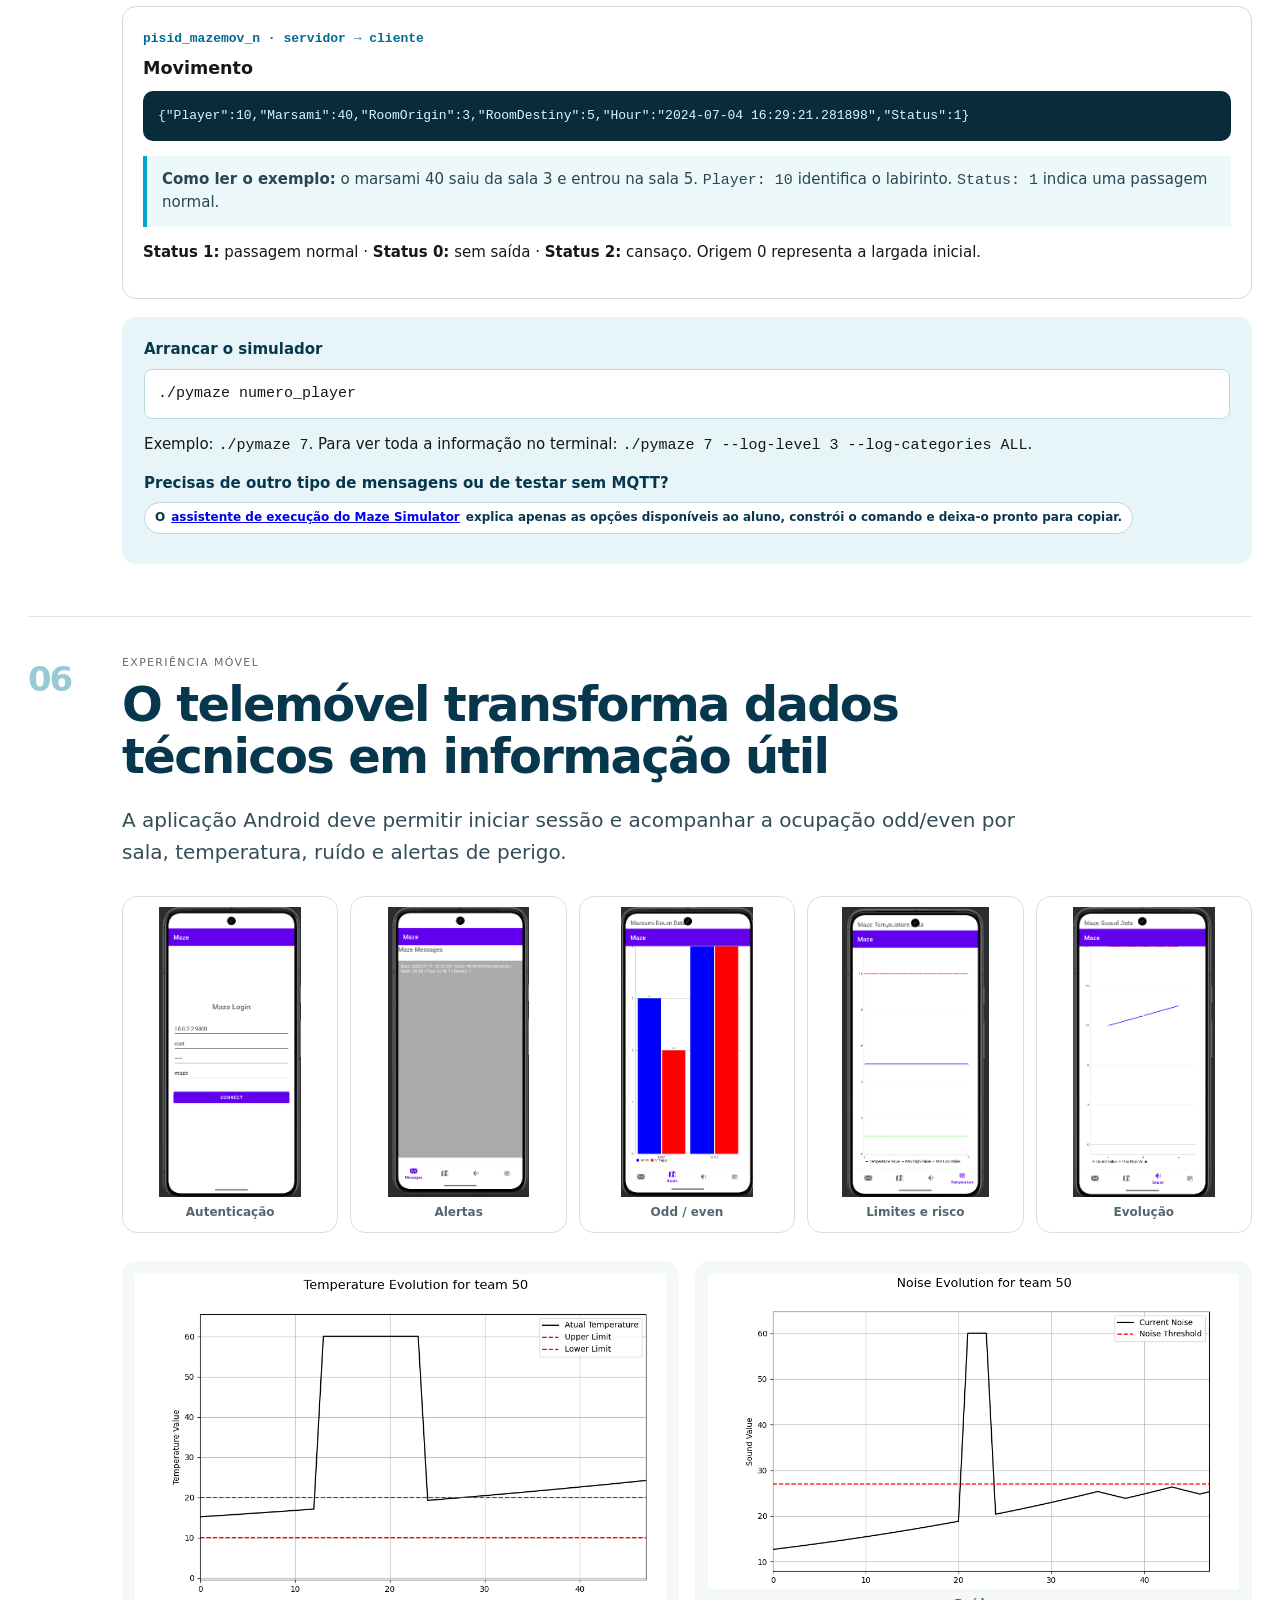
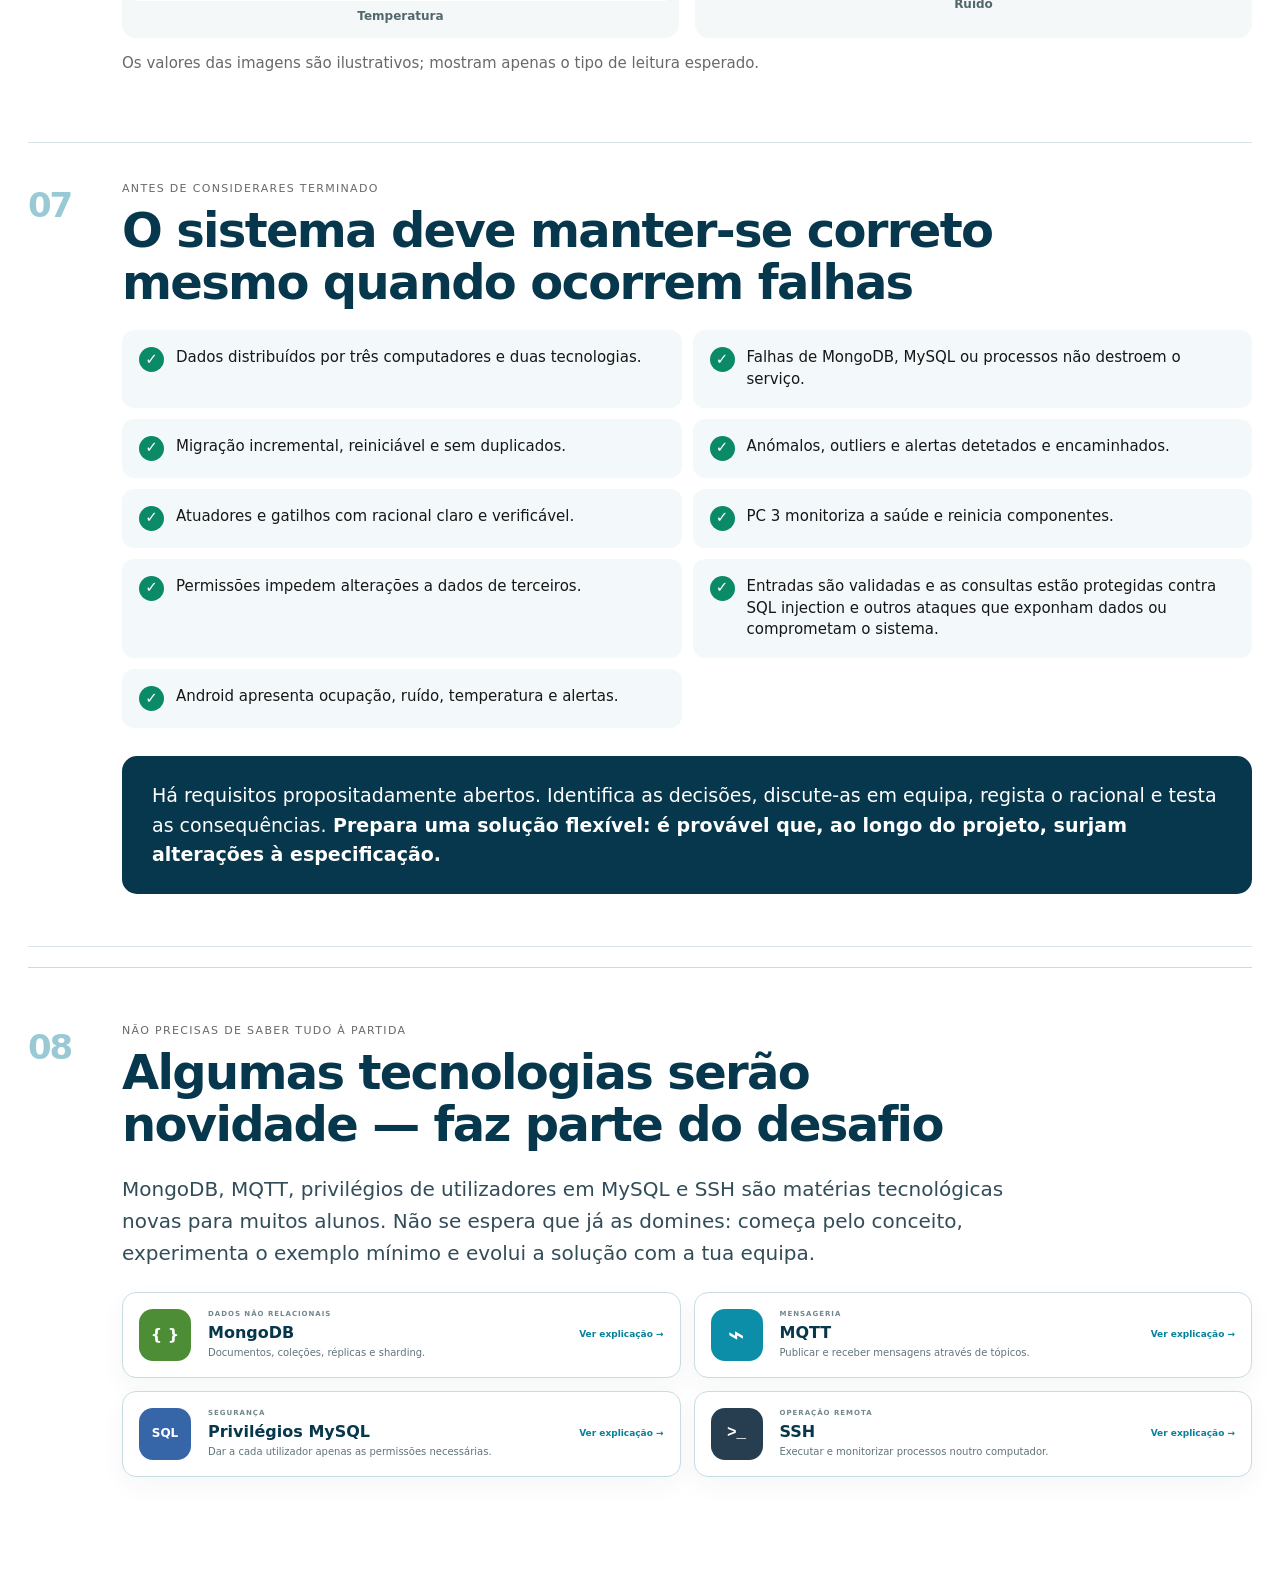
==== commit d419f805: "Desenha percurso MQTT entre PC1 e PC2" ====
--- a/enunciado.html
+++ b/enunciado.html
@@ -152,7 +152,7 @@
 <h2>Três papéis, uma única visão coerente do sistema</h2>
 <div class="architecture-map" role="img" aria-label="O simulador comunica apenas através de MQTT; o PC1 recebe as mensagens, envia dados por MQTT para o PC2 e aloja o mongos, que distribui dados por shards em pelo menos dois computadores escolhidos pela equipa; o PC2 mantém MySQL e a aplicação">
 <div class="arch-source"><span class="arch-source-icon">⌁</span><div><small>SIMULADOR / NUVEM</small><strong>Sensores e atuadores</strong></div><b>conhece apenas MQTT</b></div>
-<div class="network-topology"><span class="topology-pc1">PC 1</span><i class="topology-link-13">↔</i><strong>PC 3<small>ponto comum</small></strong><i class="topology-link-32">↔</i><span class="topology-pc2">PC 2</span><div class="mqtt-link-12"><b>dados MQTT</b><i>────────────────→</i></div><em>PC1 e PC2 comunicam apenas através desta passagem de dados MQTT</em></div>
+<div class="network-topology"><span class="topology-pc1">PC 1</span><i class="topology-link-13">↔</i><strong>PC 3<small>ponto comum</small></strong><i class="topology-link-32">↔</i><span class="topology-pc2">PC 2</span><svg class="mqtt-route-12" viewBox="0 0 620 66" role="img" aria-label="Transporte de dados por MQTT do PC1 para o PC2"><defs><marker id="mqtt-arrowhead" markerWidth="8" markerHeight="8" refX="8" refY="4" orient="auto"><path d="M0,0 L8,4 L0,8 Z"></path></marker></defs><path class="mqtt-route-line" d="M70 0 V52 H550 V7"></path><rect x="196" y="39" width="228" height="24" rx="12"></rect><text x="310" y="55">transporte de dados por MQTT</text></svg><em>PC1 e PC2 comunicam apenas através desta passagem de dados MQTT</em></div>
 <section class="mongo-cluster"><div class="mongo-cluster-head"><div><small>CAMADA DISTRIBUÍDA</small><h3>Cluster MongoDB</h3></div><span>3 réplicas</span></div><div class="mongo-nodes mongo-nodes-fixed"><article><div class="pc-label">PC 1</div><strong>Entrada MongoDB</strong><span>Consumidor MQTT · mongos · Shard A</span></article><article><div class="pc-label">PC ESCOLHIDO PELA EQUIPA</div><strong>Shard B</strong><span>PC3 ou um computador adicional acessível ao mongos</span></article><article class="mongo-external"><div class="pc-label">SIMULADOR</div><strong>Sem acesso aos shards</strong><span>Publica apenas no broker MQTT</span></article></div><p><b>O <code>mongos</code> fica no PC1</b> e distribui os documentos por shards suportados por, pelo menos, dois computadores. A localização do segundo shard é uma decisão da equipa: pode ser o PC3 ou até um quarto computador, desde que comunique com o <code>mongos</code>. <strong>Será que pode ficar no PC2?</strong> <strong>Se escolher o PC3, este deixa de ser exclusivamente controlador e acumula também o papel de nó MongoDB; a equipa deve justificar esta opção e analisar o impacto de uma falha.</strong> Os config servers e as réplicas são componentes internos do cluster; o simulador conhece apenas o broker MQTT.</p></section>
 <div class="arch-migration"><span>migração incremental · sem duplicados</span><i>↓</i></div>
 <div class="arch-bottom"><section class="pc2-services"><div class="pc-label">PC 2</div><h3>Dados e aplicações</h3><div class="service-chain"><span>MySQL</span><i>→</i><span>PHP / HTML</span><i>→</i><span>Android</span></div><p>Consolida dados relacionais, configurações, alertas e informação para consulta.</p></section><section class="pc3-control"><div class="pc-label">PC 3</div><h3>Controlo e saúde</h3><div class="ssh-links"><span>SSH → PC 1</span><span>SSH → PC 2</span></div><p>Monitoriza processos, conhece os endereços dos restantes computadores e reinicia componentes quando necessário.</p></section></div>
--- a/assets/assignment.css
+++ b/assets/assignment.css
@@ -68,7 +68,7 @@
 .mongo-cluster{padding:17px;border:2px solid #14a2bd;border-radius:17px;background:#fff}
 .mongo-cluster-head{display:flex;justify-content:space-between;align-items:center;gap:12px;padding-bottom:13px}
 .mongo-cluster-head small{font-size:9px;letter-spacing:.13em;color:#4c7784}.mongo-cluster h3{margin:2px 0 0;color:var(--navy);font-size:23px}.mongo-cluster-head>span{padding:6px 10px;border-radius:18px;background:#e7f6f9;color:#08758c;font-size:11px;font-weight:900}
-.network-topology{display:grid;grid-template-columns:1fr auto 1.2fr auto 1fr;align-items:center;gap:8px;max-width:620px;margin:0 auto 16px;text-align:center}.network-topology>span,.network-topology>strong{padding:9px 12px;border-radius:11px}.network-topology>span{background:#e2f2f5;color:#075d72}.network-topology>strong{display:grid;background:#405da8;color:#fff}.network-topology>strong small{font-size:9px;font-weight:500;color:#dbe4ff}.network-topology i{color:#405da8;font-size:20px;font-style:normal;font-weight:900}.mqtt-link-12{grid-column:1/-1;display:grid;grid-template-columns:auto 1fr;align-items:center;gap:8px;color:#b87800}.mqtt-link-12 b{font-size:10px;white-space:nowrap}.mqtt-link-12 i{overflow:hidden;color:#b87800;font-size:15px;line-height:1;white-space:nowrap}.network-topology em{grid-column:1/-1;color:#6b7f86;font-size:10px;font-style:normal}.mongo-nodes{display:grid;grid-template-columns:repeat(3,1fr);gap:12px}.mongo-nodes article{position:relative;display:grid;gap:4px;padding:16px;border-radius:13px;background:#07374c;color:#fff}.mongo-nodes .pc-label{color:#9fdae6}.mongo-nodes strong{font-size:16px}.mongo-nodes span{font-size:11px;color:#b8dde4}.mongo-cluster>p{margin:13px 2px 0;color:#365963;font-size:13px}
+.network-topology{display:grid;grid-template-columns:1fr auto 1.2fr auto 1fr;align-items:center;gap:8px;max-width:620px;margin:0 auto 16px;text-align:center}.network-topology>span,.network-topology>strong{padding:9px 12px;border-radius:11px}.network-topology>span{background:#e2f2f5;color:#075d72}.network-topology>strong{display:grid;background:#405da8;color:#fff}.network-topology>strong small{font-size:9px;font-weight:500;color:#dbe4ff}.network-topology i{color:#405da8;font-size:20px;font-style:normal;font-weight:900}.mqtt-route-12{grid-column:1/-1;display:block;width:100%;height:66px;overflow:visible}.mqtt-route-line{fill:none;stroke:#d79a00;stroke-width:4;stroke-linecap:round;stroke-linejoin:round;marker-end:url(#mqtt-arrowhead)}.mqtt-route-12 marker path{fill:#d79a00}.mqtt-route-12 rect{fill:#fffaf0}.mqtt-route-12 text{fill:#9b6a00;font-size:11px;font-weight:850;text-anchor:middle}.network-topology em{grid-column:1/-1;color:#6b7f86;font-size:10px;font-style:normal}.mongo-nodes{display:grid;grid-template-columns:repeat(3,1fr);gap:12px}.mongo-nodes article{position:relative;display:grid;gap:4px;padding:16px;border-radius:13px;background:#07374c;color:#fff}.mongo-nodes .pc-label{color:#9fdae6}.mongo-nodes strong{font-size:16px}.mongo-nodes span{font-size:11px;color:#b8dde4}.mongo-cluster>p{margin:13px 2px 0;color:#365963;font-size:13px}
 .mongo-nodes .mongo-external{background:#eef6f8;color:#315864;border:1px dashed #8dbbc6}.mongo-nodes .mongo-external .pc-label{color:#477580}.mongo-nodes .mongo-external span{color:#607d85}
 .pc-label{font-size:10px;font-weight:900;letter-spacing:.13em;text-transform:uppercase}
 .arch-migration{display:grid;place-items:center;gap:1px;padding:9px;color:#287181;font-size:11px;font-weight:800;text-align:center}.arch-migration i{font-size:22px;font-style:normal;line-height:1;color:#0a90aa}
@@ -159,7 +159,7 @@
 .technology-intro{margin-top:20px;padding-top:55px;border-top:1px solid #c9dce2}.technology-cards{display:grid;grid-template-columns:repeat(2,1fr);gap:13px;margin-top:23px}.technology-cards>a{display:grid;grid-template-columns:56px 1fr auto;align-items:center;gap:13px;padding:16px;border:1px solid #c8dce2;border-radius:14px;background:#fff;color:inherit;text-decoration:none;box-shadow:0 9px 24px #07374c0b;transition:transform .18s,border-color .18s,box-shadow .18s}.technology-cards>a:hover{transform:translateY(-2px);border-color:#159db6;box-shadow:0 13px 28px #07374c16}.tech-symbol{display:grid;place-items:center;width:52px;height:52px;border-radius:14px;color:#fff;font-size:16px;font-weight:900}.mongo-symbol{background:#4d8d36}.mqtt-symbol{background:#0d8ea8;font-size:28px}.mysql-symbol{background:#3665a8;font-size:12px}.ssh-symbol{background:#263e50;font-family:ui-monospace,monospace}.technology-cards a>div{display:grid;gap:2px}.technology-cards small{color:#72878d;font-size:7px;font-weight:900;letter-spacing:.14em}.technology-cards strong{color:var(--navy);font-size:16px}.technology-cards p{margin:0;color:#60747b;font-size:10px}.technology-cards a>b{color:#07829b;font-size:9px;white-space:nowrap}
 @media(max-width:700px){.technology-cards{grid-template-columns:1fr}.technology-cards>a{grid-template-columns:52px 1fr}.technology-cards a>b{grid-column:2}}
 @media(max-width:620px){.career-section{margin:0 -16px;padding:42px 16px}.competency-grid{grid-template-columns:1fr}}
-@media(max-width:700px){.architecture-map{padding:14px}.mongo-nodes,.arch-bottom{grid-template-columns:1fr}.arch-source{width:100%;border-radius:14px}.mongo-cluster-head{align-items:flex-start}.service-chain{align-items:flex-start}.cloud-side-flow{grid-template-columns:1fr}.cloud-side-flow>strong{grid-row:auto;width:max-content}.cloud-side-flow>div{display:grid}.arch-legend{display:grid;gap:7px}.network-topology{grid-template-columns:1fr auto 1fr}.topology-pc1{grid-column:1;grid-row:1}.topology-link-13{grid-column:1/3;grid-row:2}.network-topology>strong{grid-column:2;grid-row:1}.topology-link-32{grid-column:2/4;grid-row:2}.topology-pc2{grid-column:3;grid-row:1}.mqtt-link-12{grid-row:3}.network-topology em{grid-column:1/-1}}
+@media(max-width:700px){.architecture-map{padding:14px}.mongo-nodes,.arch-bottom{grid-template-columns:1fr}.arch-source{width:100%;border-radius:14px}.mongo-cluster-head{align-items:flex-start}.service-chain{align-items:flex-start}.cloud-side-flow{grid-template-columns:1fr}.cloud-side-flow>strong{grid-row:auto;width:max-content}.cloud-side-flow>div{display:grid}.arch-legend{display:grid;gap:7px}.network-topology{grid-template-columns:1fr auto 1fr}.topology-pc1{grid-column:1;grid-row:1}.topology-link-13{grid-column:1/3;grid-row:2}.network-topology>strong{grid-column:2;grid-row:1}.topology-link-32{grid-column:2/4;grid-row:2}.topology-pc2{grid-column:3;grid-row:1}.mqtt-route-12{grid-row:3}.network-topology em{grid-column:1/-1}}
 @media(max-width:620px){.assignment{padding:0 16px 40px}
 .assignment-hero{margin:0 -16px;padding:45px 22px;min-height:370px}
 .assignment-section{display:block}
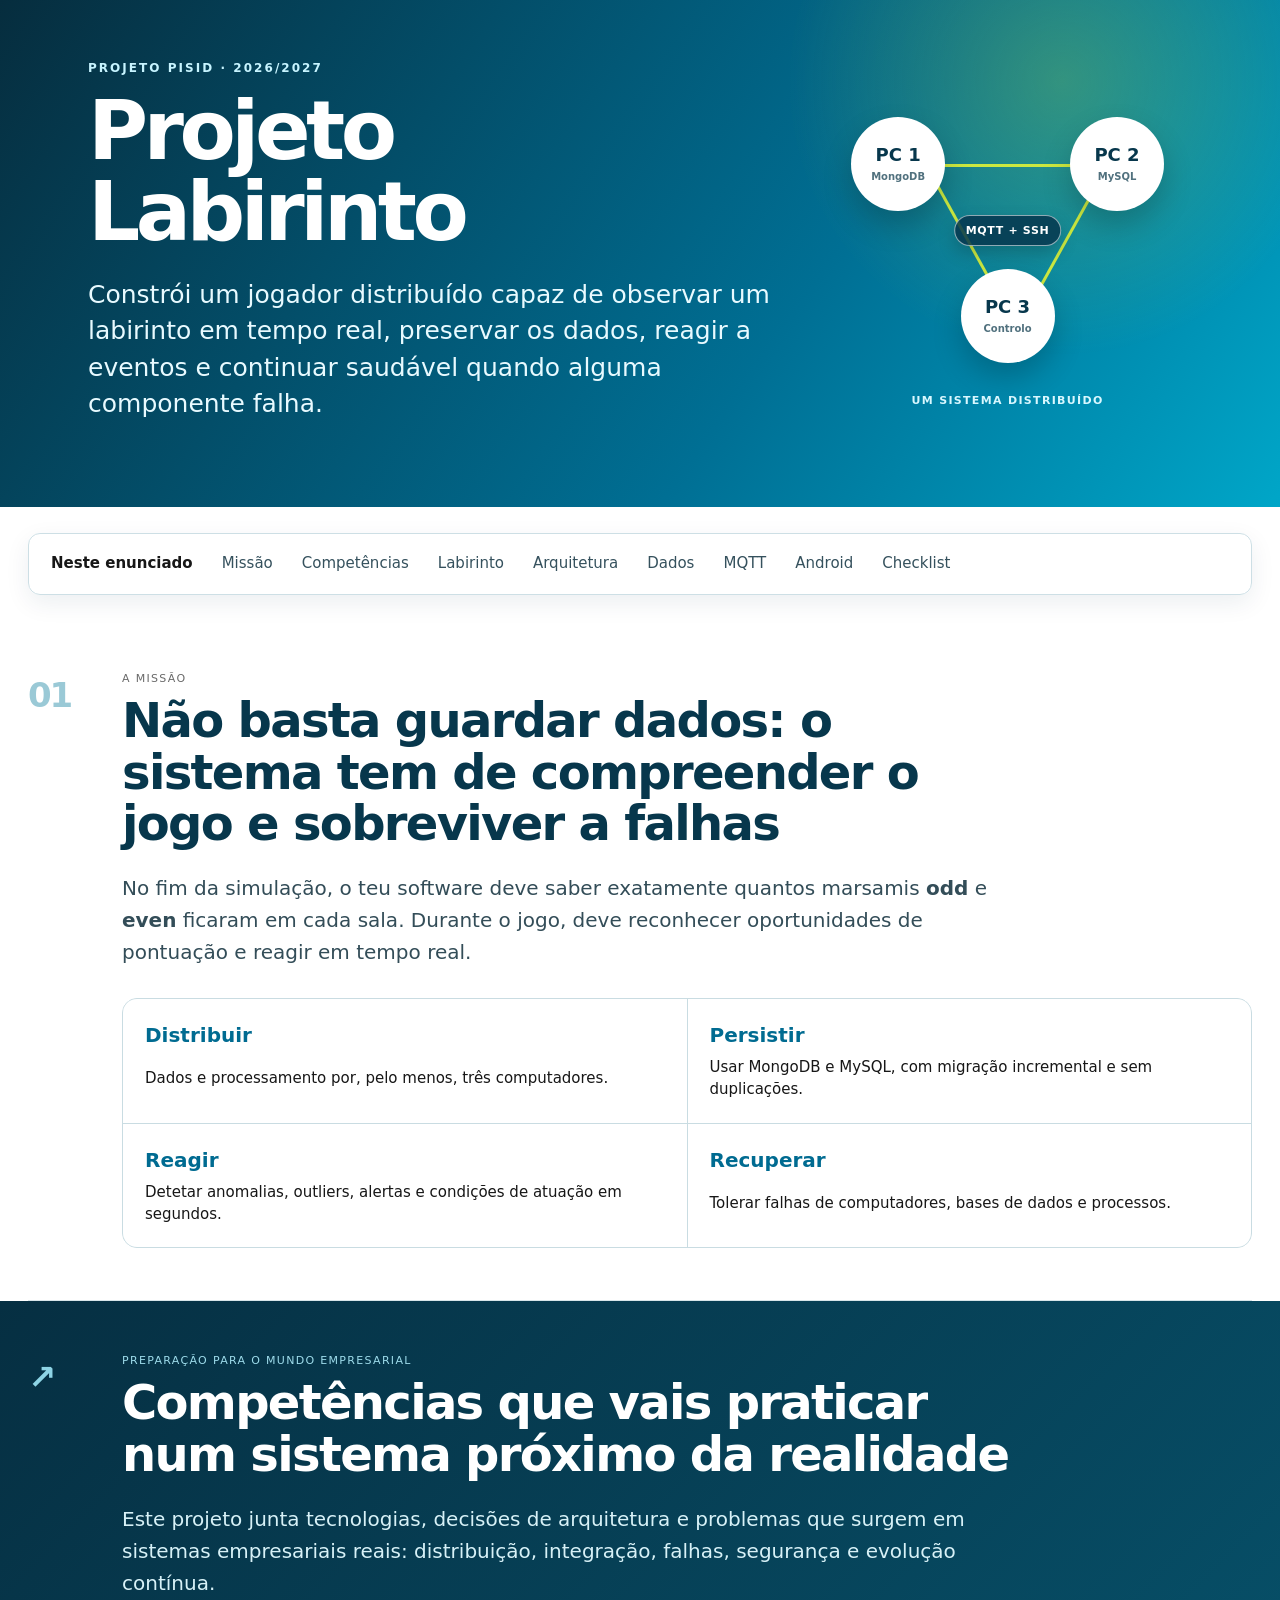
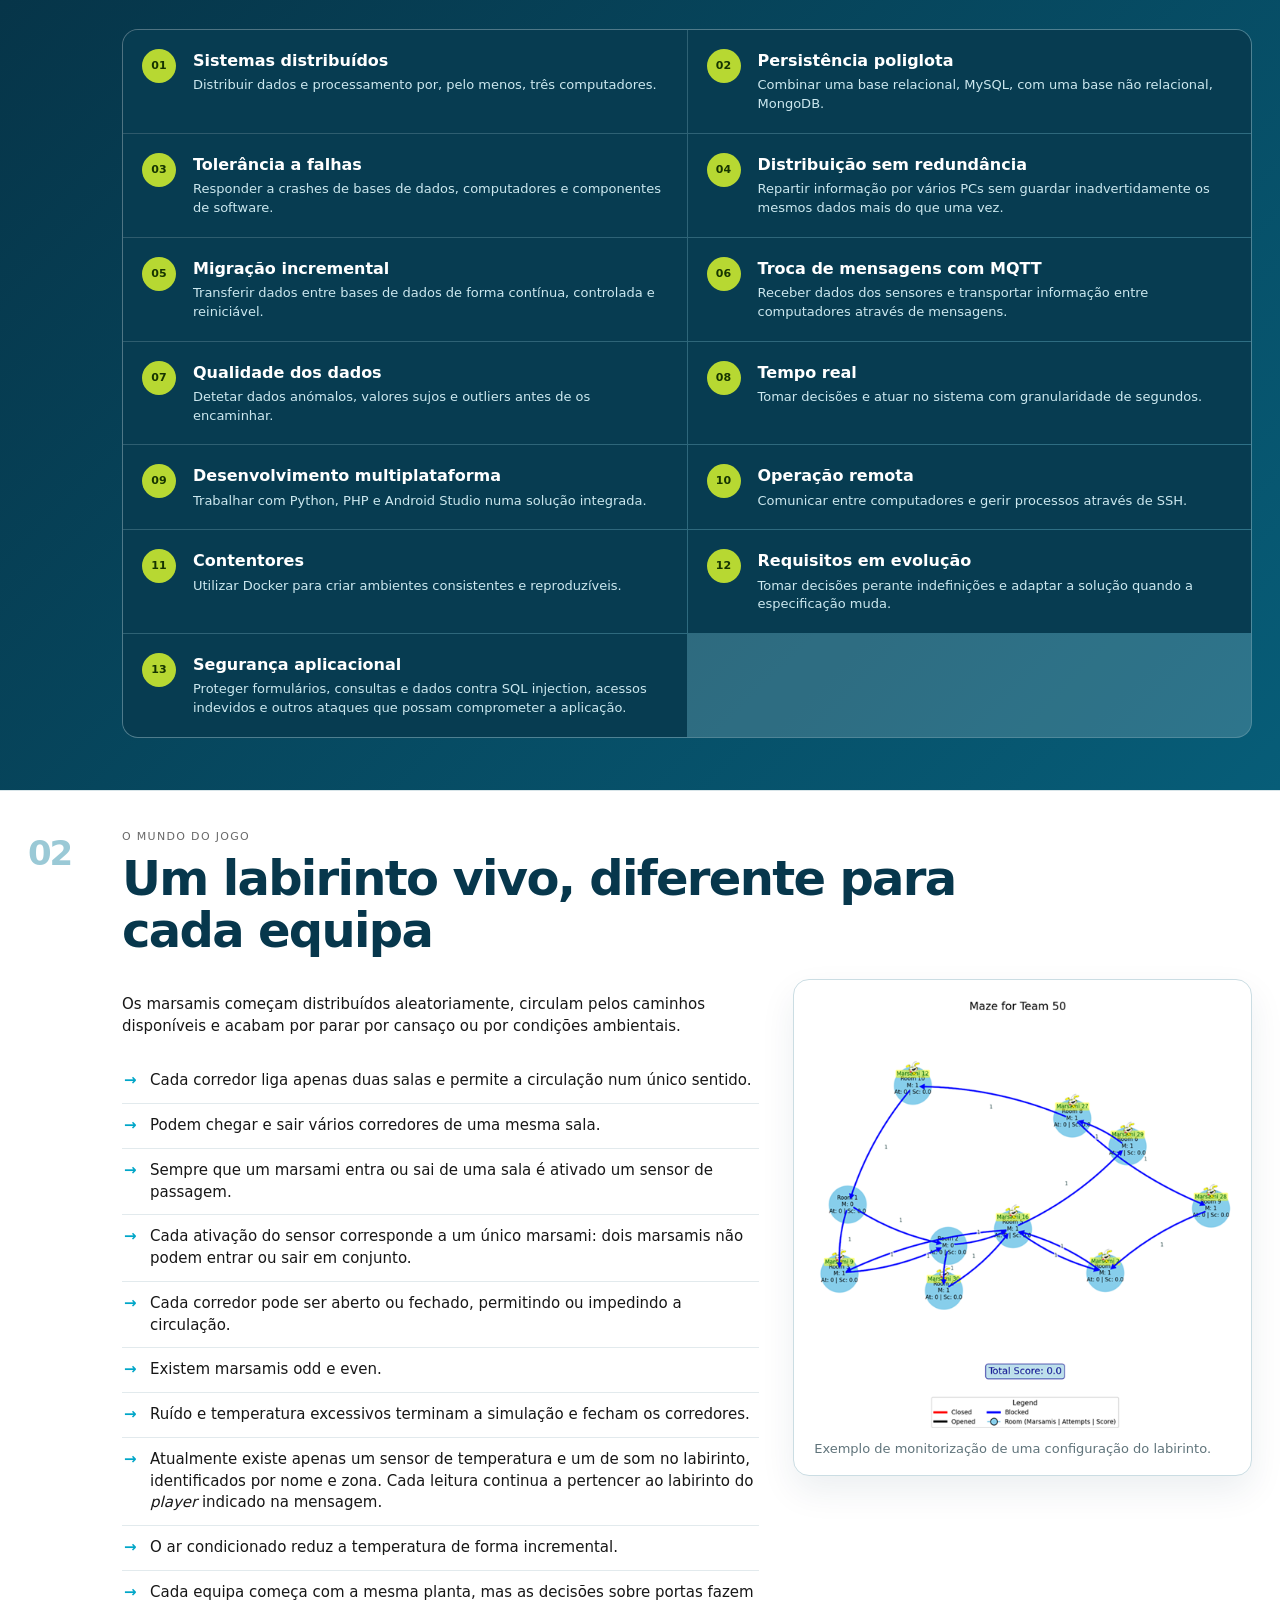
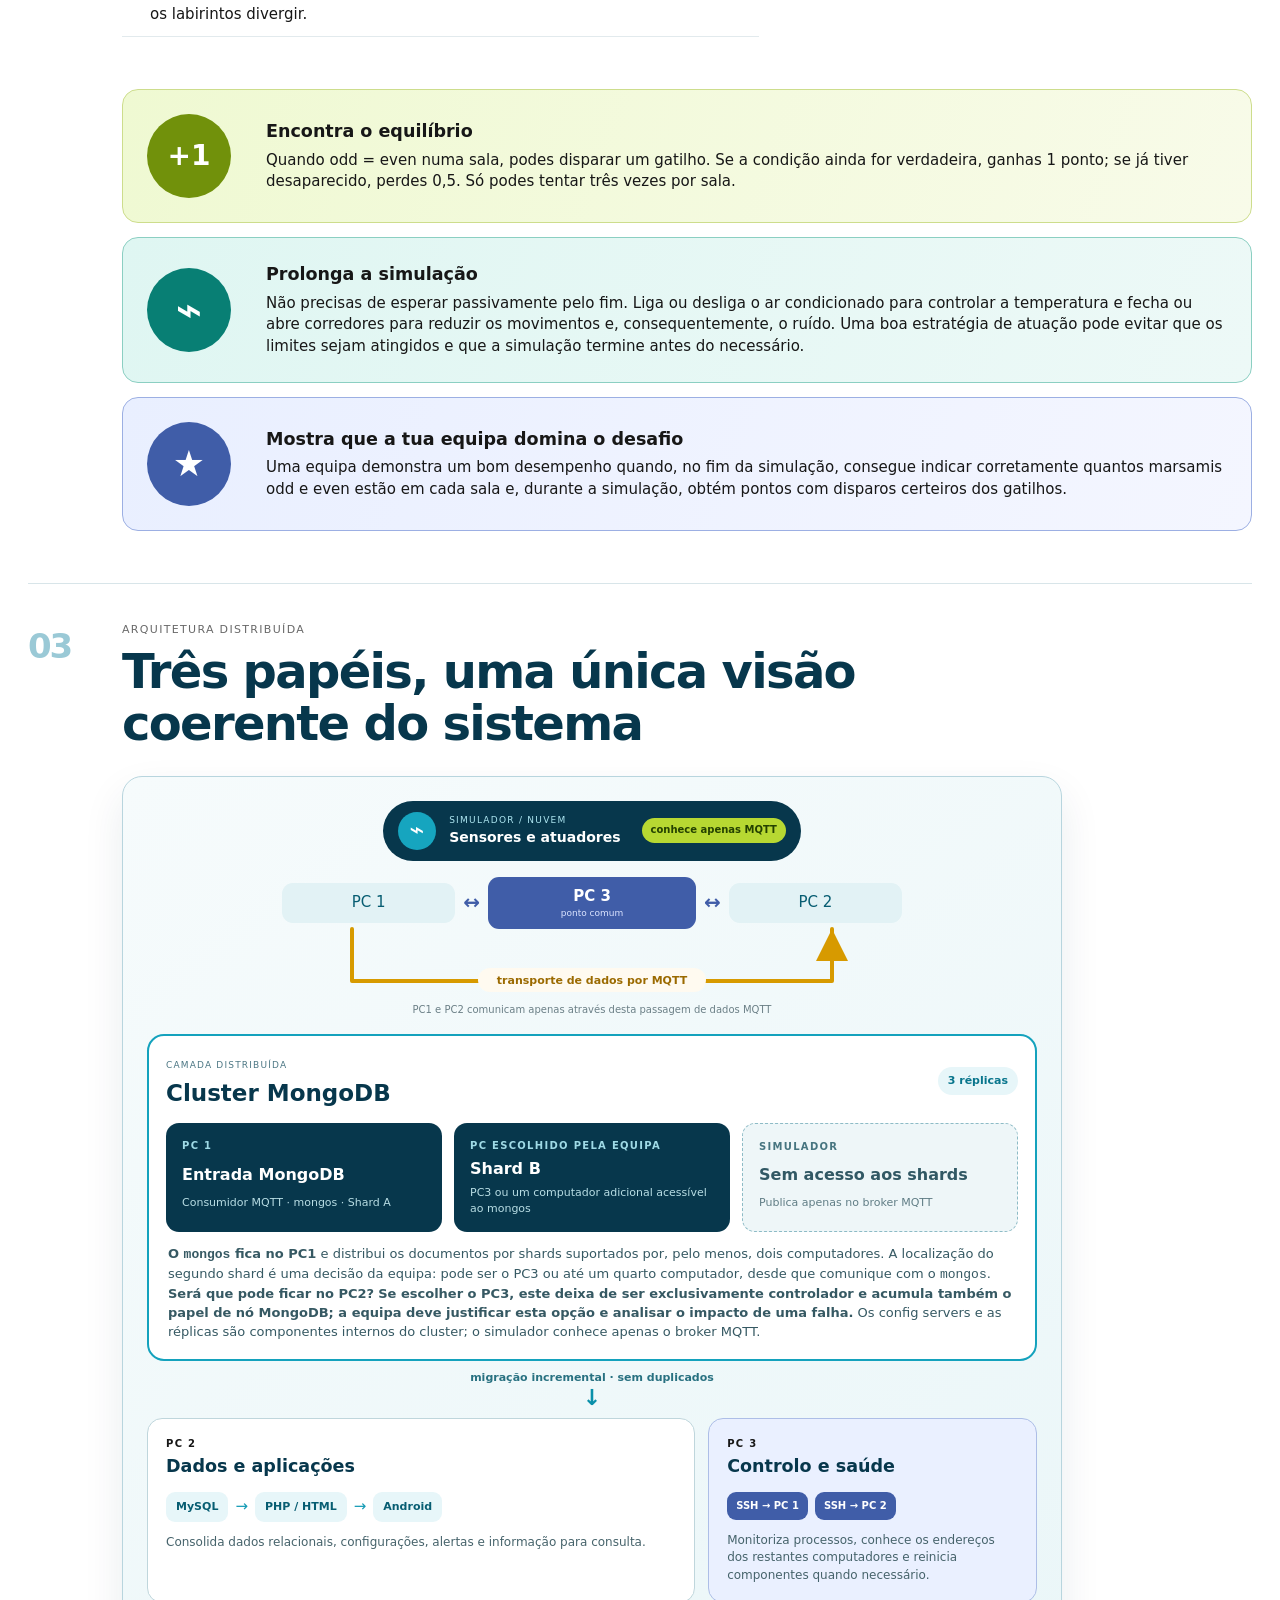
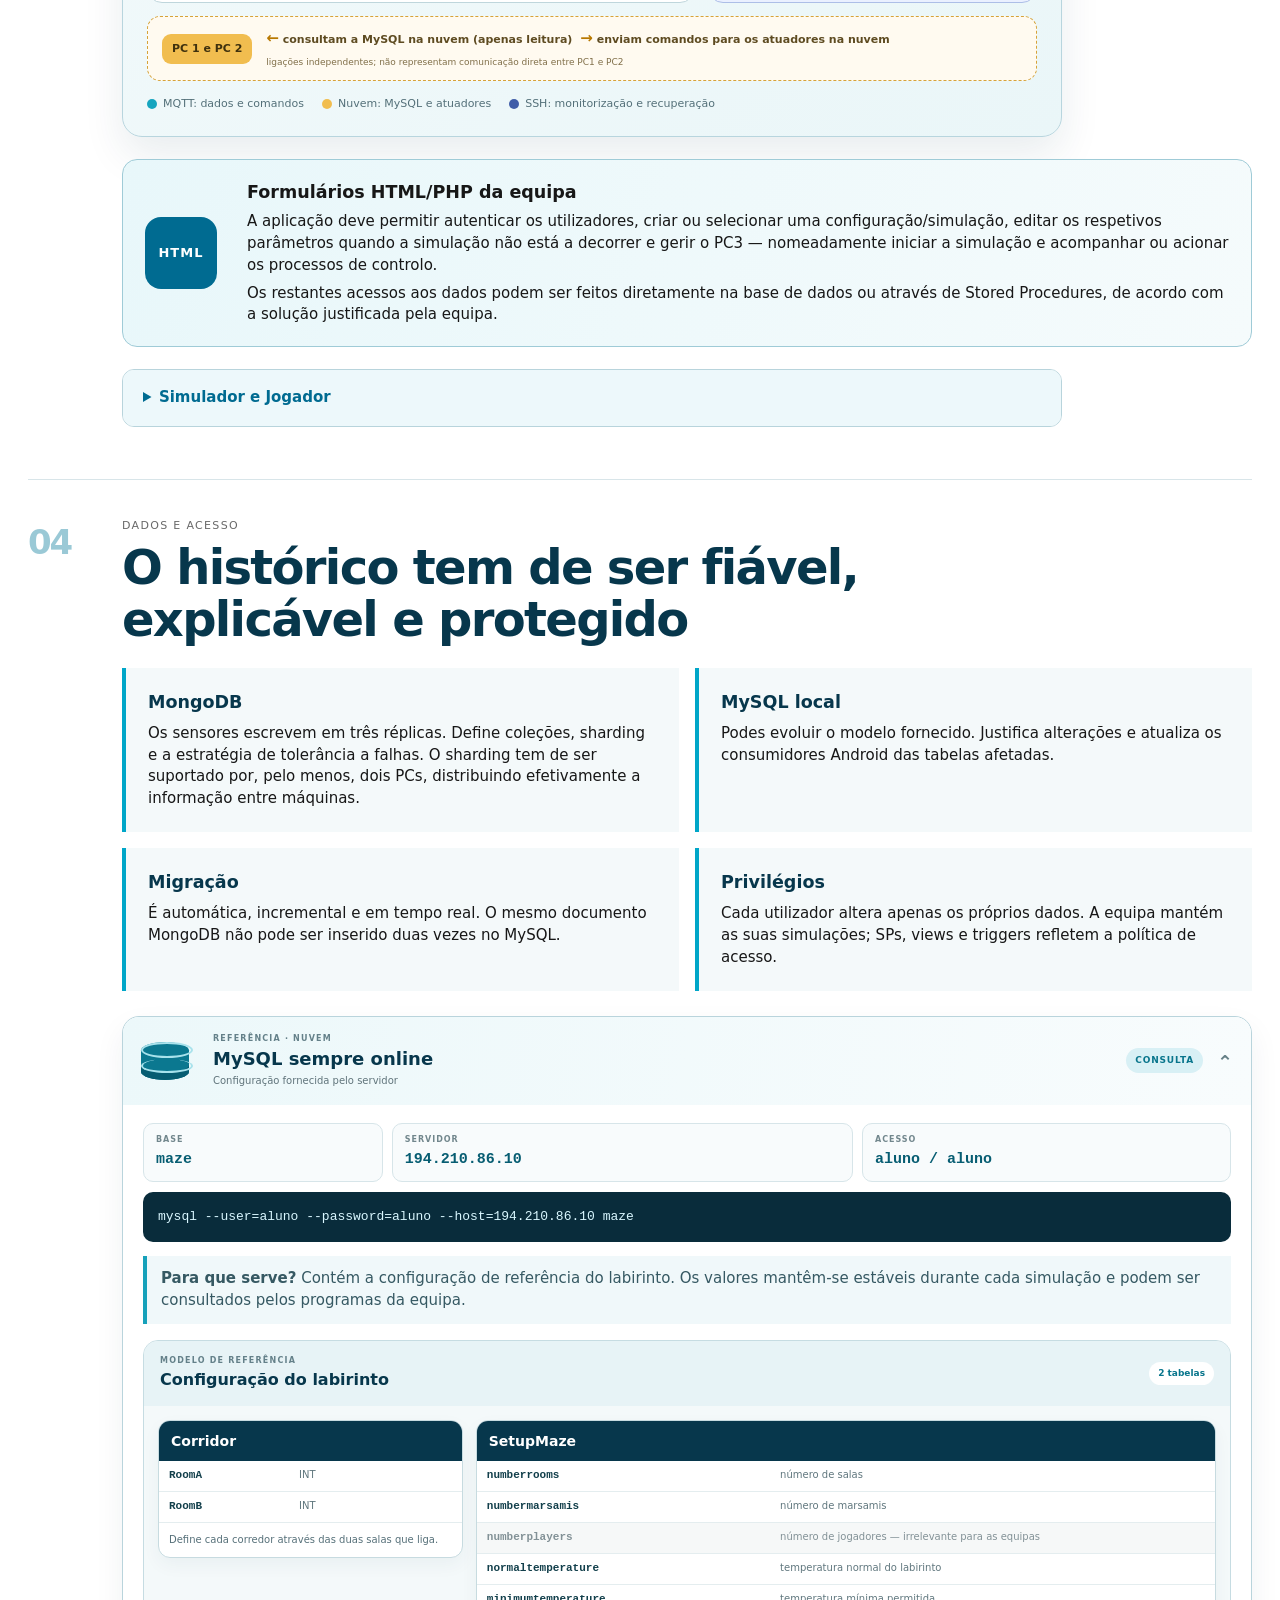
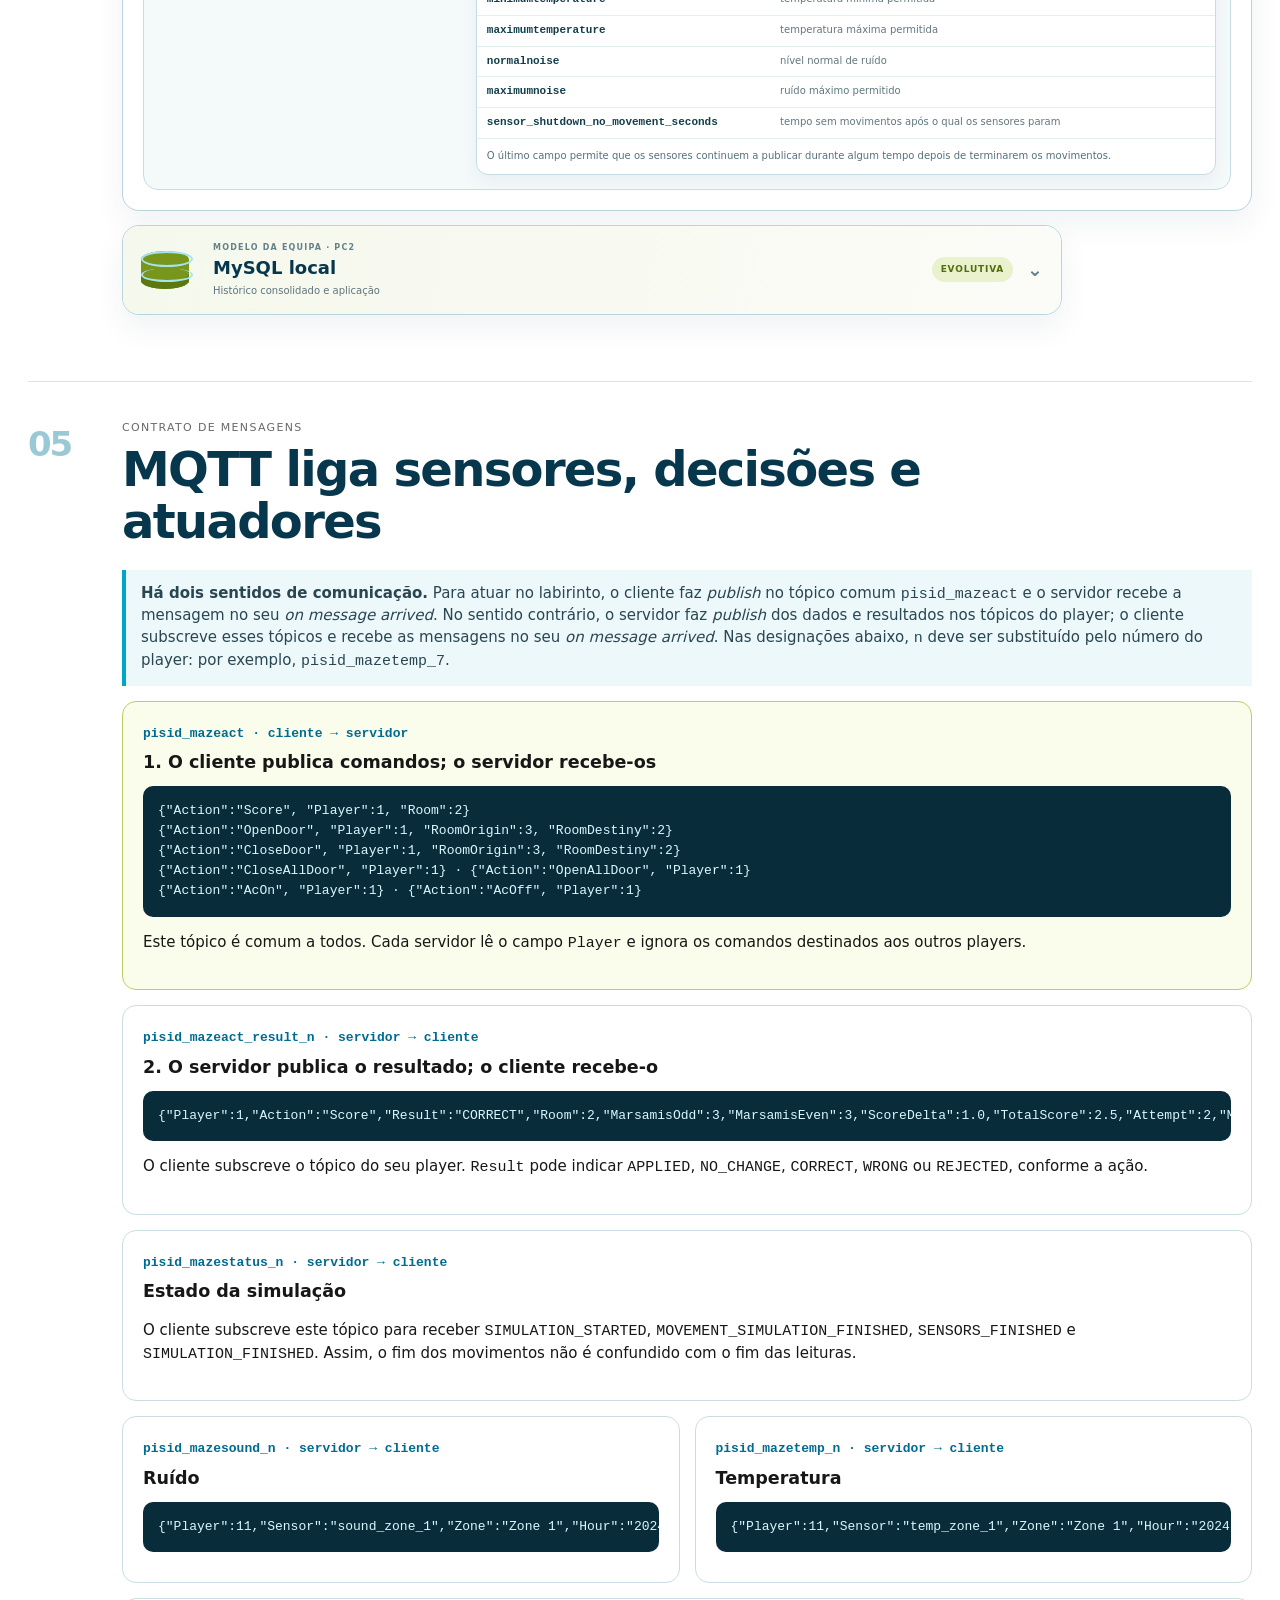
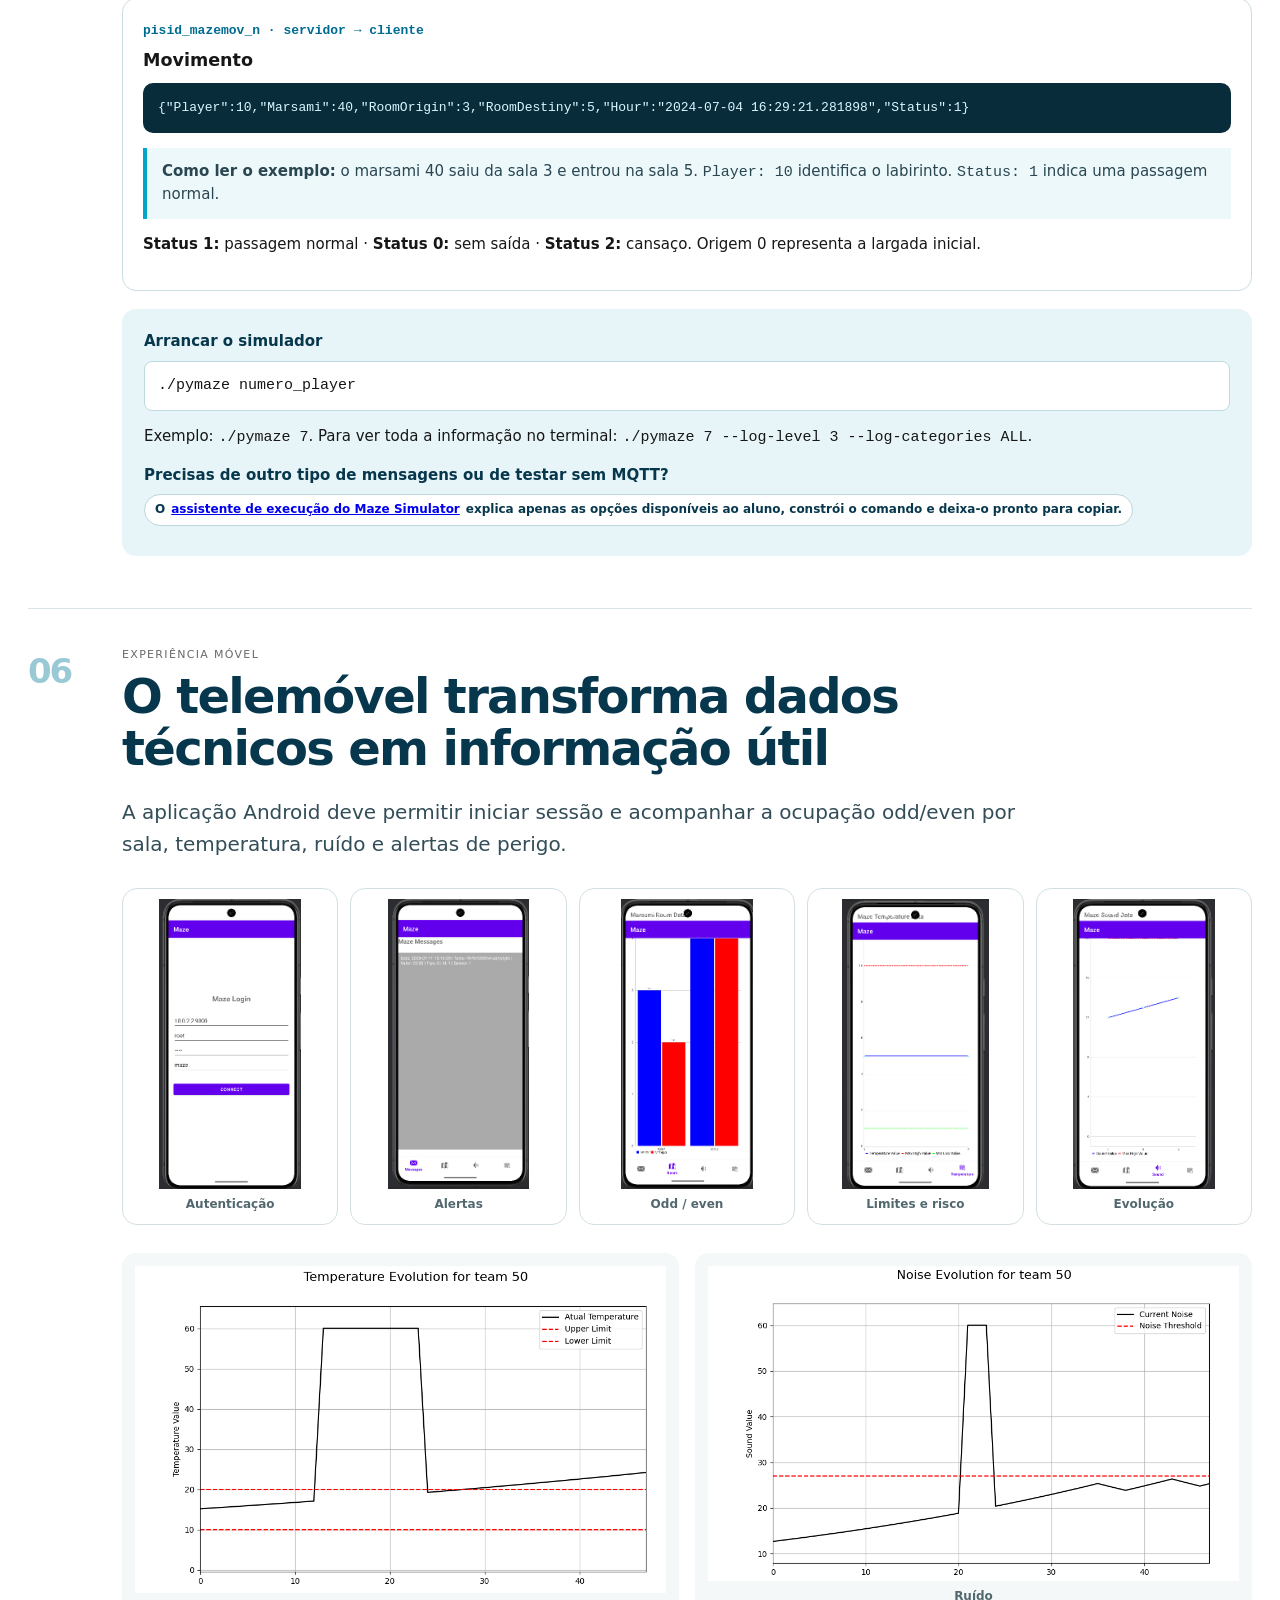
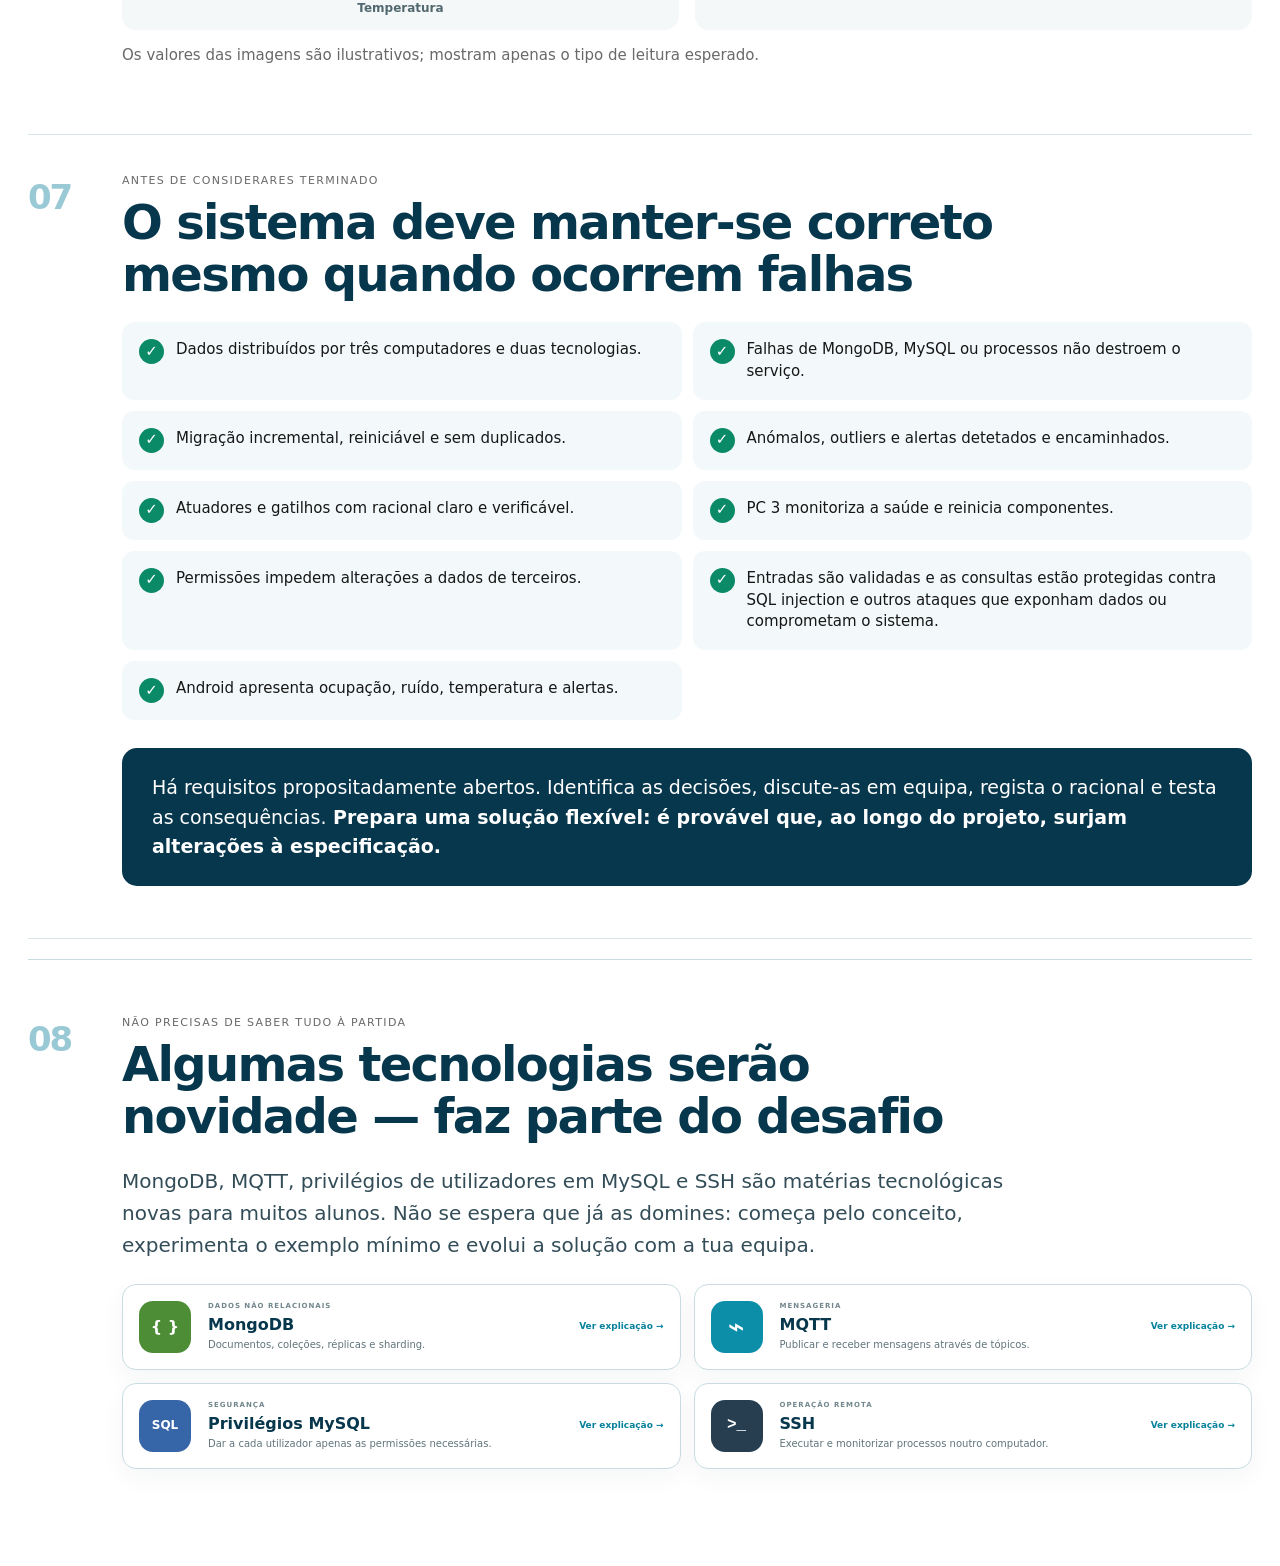
==== commit 2ed315fd: "Liga visualmente a rota MQTT aos PCs" ====
--- a/enunciado.html
+++ b/enunciado.html
@@ -152,7 +152,7 @@
 <h2>Três papéis, uma única visão coerente do sistema</h2>
 <div class="architecture-map" role="img" aria-label="O simulador comunica apenas através de MQTT; o PC1 recebe as mensagens, envia dados por MQTT para o PC2 e aloja o mongos, que distribui dados por shards em pelo menos dois computadores escolhidos pela equipa; o PC2 mantém MySQL e a aplicação">
 <div class="arch-source"><span class="arch-source-icon">⌁</span><div><small>SIMULADOR / NUVEM</small><strong>Sensores e atuadores</strong></div><b>conhece apenas MQTT</b></div>
-<div class="network-topology"><span class="topology-pc1">PC 1</span><i class="topology-link-13">↔</i><strong>PC 3<small>ponto comum</small></strong><i class="topology-link-32">↔</i><span class="topology-pc2">PC 2</span><svg class="mqtt-route-12" viewBox="0 0 620 66" role="img" aria-label="Transporte de dados por MQTT do PC1 para o PC2"><defs><marker id="mqtt-arrowhead" markerWidth="8" markerHeight="8" refX="8" refY="4" orient="auto"><path d="M0,0 L8,4 L0,8 Z"></path></marker></defs><path class="mqtt-route-line" d="M70 0 V52 H550 V7"></path><rect x="196" y="39" width="228" height="24" rx="12"></rect><text x="310" y="55">transporte de dados por MQTT</text></svg><em>PC1 e PC2 comunicam apenas através desta passagem de dados MQTT</em></div>
+<div class="network-topology"><span class="topology-pc1">PC 1</span><i class="topology-link-13">↔</i><strong>PC 3<small>ponto comum</small></strong><i class="topology-link-32">↔</i><span class="topology-pc2">PC 2</span><svg class="mqtt-route-12" viewBox="0 0 620 66" role="img" aria-label="Transporte de dados por MQTT do PC1 para o PC2"><defs><marker id="mqtt-arrowhead" markerWidth="8" markerHeight="8" refX="8" refY="4" orient="auto"><path d="M0,0 L8,4 L0,8 Z"></path></marker></defs><path class="mqtt-route-line" d="M70 0 V52 H550 V0"></path><rect x="196" y="39" width="228" height="24" rx="12"></rect><text x="310" y="55">transporte de dados por MQTT</text></svg><em>PC1 e PC2 comunicam apenas através desta passagem de dados MQTT</em></div>
 <section class="mongo-cluster"><div class="mongo-cluster-head"><div><small>CAMADA DISTRIBUÍDA</small><h3>Cluster MongoDB</h3></div><span>3 réplicas</span></div><div class="mongo-nodes mongo-nodes-fixed"><article><div class="pc-label">PC 1</div><strong>Entrada MongoDB</strong><span>Consumidor MQTT · mongos · Shard A</span></article><article><div class="pc-label">PC ESCOLHIDO PELA EQUIPA</div><strong>Shard B</strong><span>PC3 ou um computador adicional acessível ao mongos</span></article><article class="mongo-external"><div class="pc-label">SIMULADOR</div><strong>Sem acesso aos shards</strong><span>Publica apenas no broker MQTT</span></article></div><p><b>O <code>mongos</code> fica no PC1</b> e distribui os documentos por shards suportados por, pelo menos, dois computadores. A localização do segundo shard é uma decisão da equipa: pode ser o PC3 ou até um quarto computador, desde que comunique com o <code>mongos</code>. <strong>Será que pode ficar no PC2?</strong> <strong>Se escolher o PC3, este deixa de ser exclusivamente controlador e acumula também o papel de nó MongoDB; a equipa deve justificar esta opção e analisar o impacto de uma falha.</strong> Os config servers e as réplicas são componentes internos do cluster; o simulador conhece apenas o broker MQTT.</p></section>
 <div class="arch-migration"><span>migração incremental · sem duplicados</span><i>↓</i></div>
 <div class="arch-bottom"><section class="pc2-services"><div class="pc-label">PC 2</div><h3>Dados e aplicações</h3><div class="service-chain"><span>MySQL</span><i>→</i><span>PHP / HTML</span><i>→</i><span>Android</span></div><p>Consolida dados relacionais, configurações, alertas e informação para consulta.</p></section><section class="pc3-control"><div class="pc-label">PC 3</div><h3>Controlo e saúde</h3><div class="ssh-links"><span>SSH → PC 1</span><span>SSH → PC 2</span></div><p>Monitoriza processos, conhece os endereços dos restantes computadores e reinicia componentes quando necessário.</p></section></div>
--- a/assets/assignment.css
+++ b/assets/assignment.css
@@ -68,7 +68,7 @@
 .mongo-cluster{padding:17px;border:2px solid #14a2bd;border-radius:17px;background:#fff}
 .mongo-cluster-head{display:flex;justify-content:space-between;align-items:center;gap:12px;padding-bottom:13px}
 .mongo-cluster-head small{font-size:9px;letter-spacing:.13em;color:#4c7784}.mongo-cluster h3{margin:2px 0 0;color:var(--navy);font-size:23px}.mongo-cluster-head>span{padding:6px 10px;border-radius:18px;background:#e7f6f9;color:#08758c;font-size:11px;font-weight:900}
-.network-topology{display:grid;grid-template-columns:1fr auto 1.2fr auto 1fr;align-items:center;gap:8px;max-width:620px;margin:0 auto 16px;text-align:center}.network-topology>span,.network-topology>strong{padding:9px 12px;border-radius:11px}.network-topology>span{background:#e2f2f5;color:#075d72}.network-topology>strong{display:grid;background:#405da8;color:#fff}.network-topology>strong small{font-size:9px;font-weight:500;color:#dbe4ff}.network-topology i{color:#405da8;font-size:20px;font-style:normal;font-weight:900}.mqtt-route-12{grid-column:1/-1;display:block;width:100%;height:66px;overflow:visible}.mqtt-route-line{fill:none;stroke:#d79a00;stroke-width:4;stroke-linecap:round;stroke-linejoin:round;marker-end:url(#mqtt-arrowhead)}.mqtt-route-12 marker path{fill:#d79a00}.mqtt-route-12 rect{fill:#fffaf0}.mqtt-route-12 text{fill:#9b6a00;font-size:11px;font-weight:850;text-anchor:middle}.network-topology em{grid-column:1/-1;color:#6b7f86;font-size:10px;font-style:normal}.mongo-nodes{display:grid;grid-template-columns:repeat(3,1fr);gap:12px}.mongo-nodes article{position:relative;display:grid;gap:4px;padding:16px;border-radius:13px;background:#07374c;color:#fff}.mongo-nodes .pc-label{color:#9fdae6}.mongo-nodes strong{font-size:16px}.mongo-nodes span{font-size:11px;color:#b8dde4}.mongo-cluster>p{margin:13px 2px 0;color:#365963;font-size:13px}
+.network-topology{display:grid;grid-template-columns:1fr auto 1.2fr auto 1fr;align-items:center;gap:8px;max-width:620px;margin:0 auto 16px;text-align:center}.network-topology>span,.network-topology>strong{padding:9px 12px;border-radius:11px}.network-topology>span{background:#e2f2f5;color:#075d72}.network-topology>strong{display:grid;background:#405da8;color:#fff}.network-topology>strong small{font-size:9px;font-weight:500;color:#dbe4ff}.network-topology i{color:#405da8;font-size:20px;font-style:normal;font-weight:900}.mqtt-route-12{grid-column:1/-1;display:block;width:100%;height:66px;margin-top:-8px;overflow:visible}.mqtt-route-line{fill:none;stroke:#d79a00;stroke-width:4;stroke-linecap:round;stroke-linejoin:round;marker-end:url(#mqtt-arrowhead)}.mqtt-route-12 marker path{fill:#d79a00}.mqtt-route-12 rect{fill:#fffaf0}.mqtt-route-12 text{fill:#9b6a00;font-size:11px;font-weight:850;text-anchor:middle}.network-topology em{grid-column:1/-1;color:#6b7f86;font-size:10px;font-style:normal}.mongo-nodes{display:grid;grid-template-columns:repeat(3,1fr);gap:12px}.mongo-nodes article{position:relative;display:grid;gap:4px;padding:16px;border-radius:13px;background:#07374c;color:#fff}.mongo-nodes .pc-label{color:#9fdae6}.mongo-nodes strong{font-size:16px}.mongo-nodes span{font-size:11px;color:#b8dde4}.mongo-cluster>p{margin:13px 2px 0;color:#365963;font-size:13px}
 .mongo-nodes .mongo-external{background:#eef6f8;color:#315864;border:1px dashed #8dbbc6}.mongo-nodes .mongo-external .pc-label{color:#477580}.mongo-nodes .mongo-external span{color:#607d85}
 .pc-label{font-size:10px;font-weight:900;letter-spacing:.13em;text-transform:uppercase}
 .arch-migration{display:grid;place-items:center;gap:1px;padding:9px;color:#287181;font-size:11px;font-weight:800;text-align:center}.arch-migration i{font-size:22px;font-style:normal;line-height:1;color:#0a90aa}
